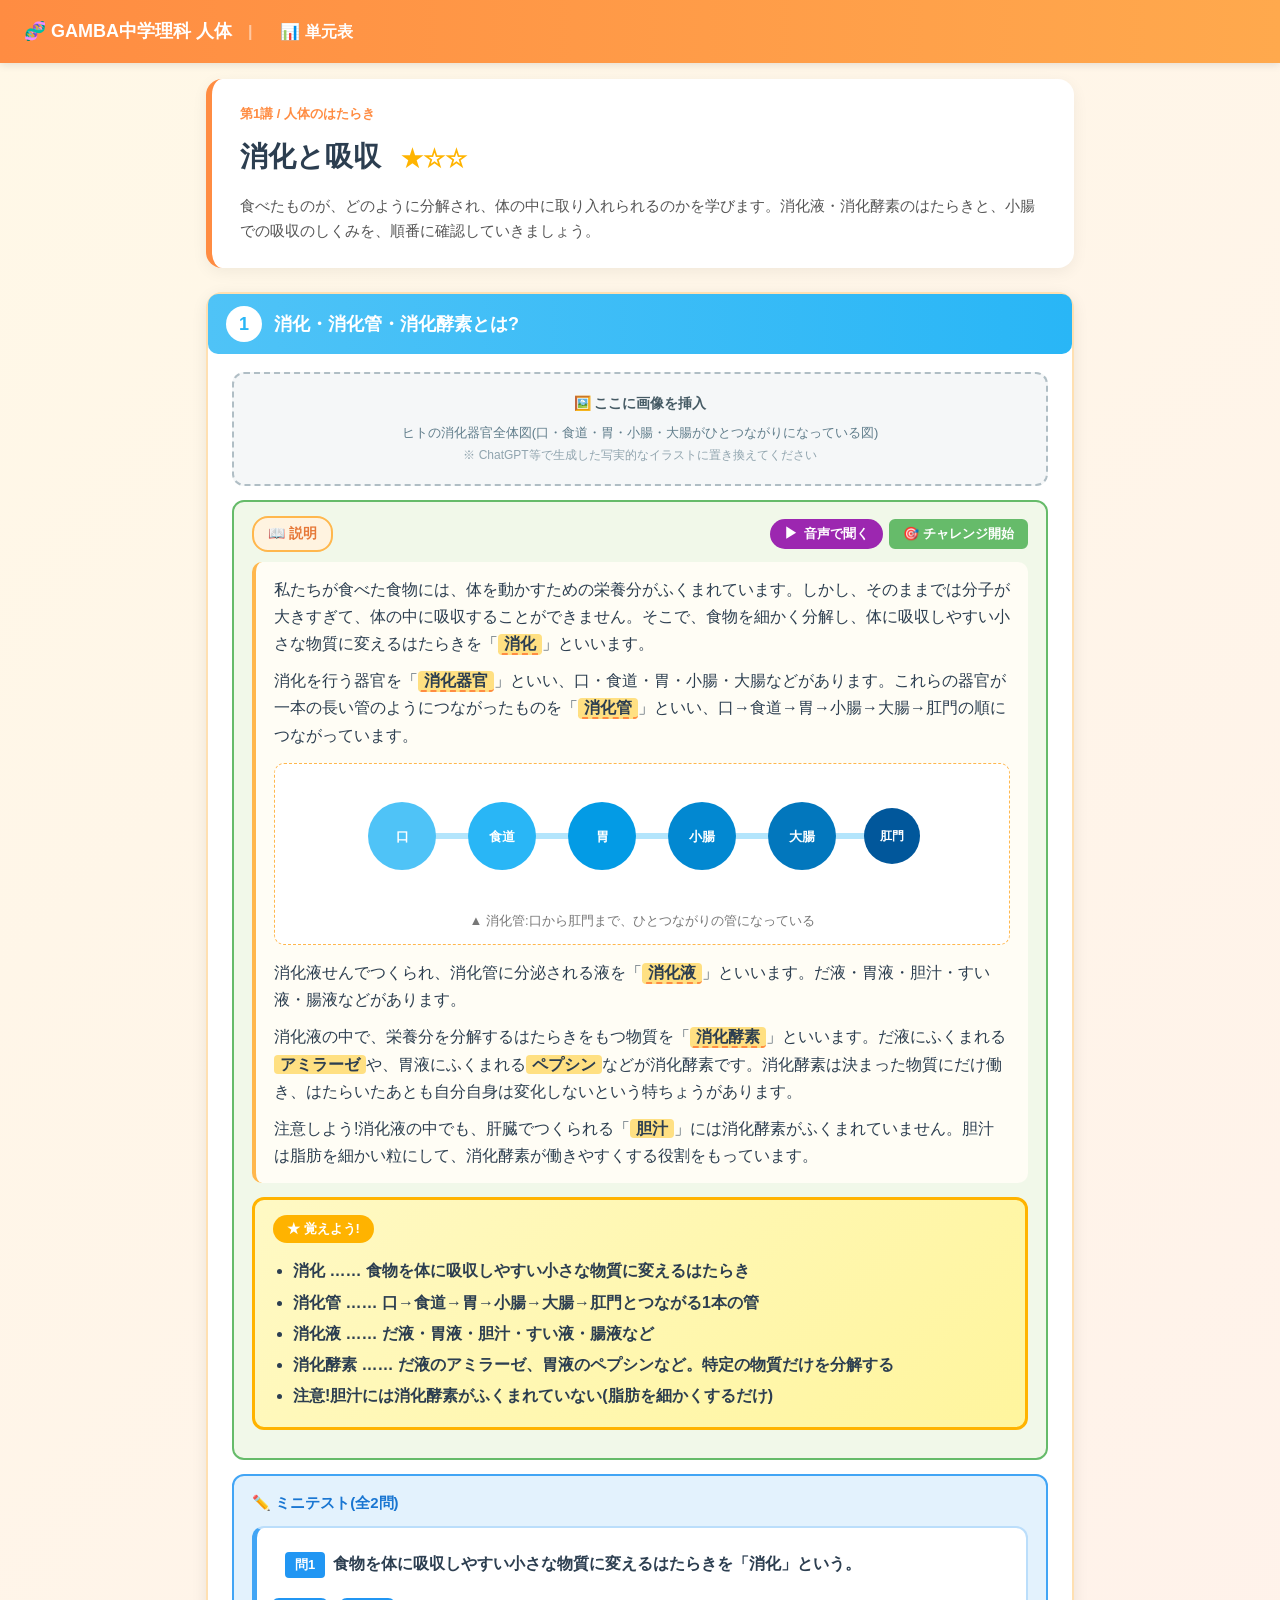
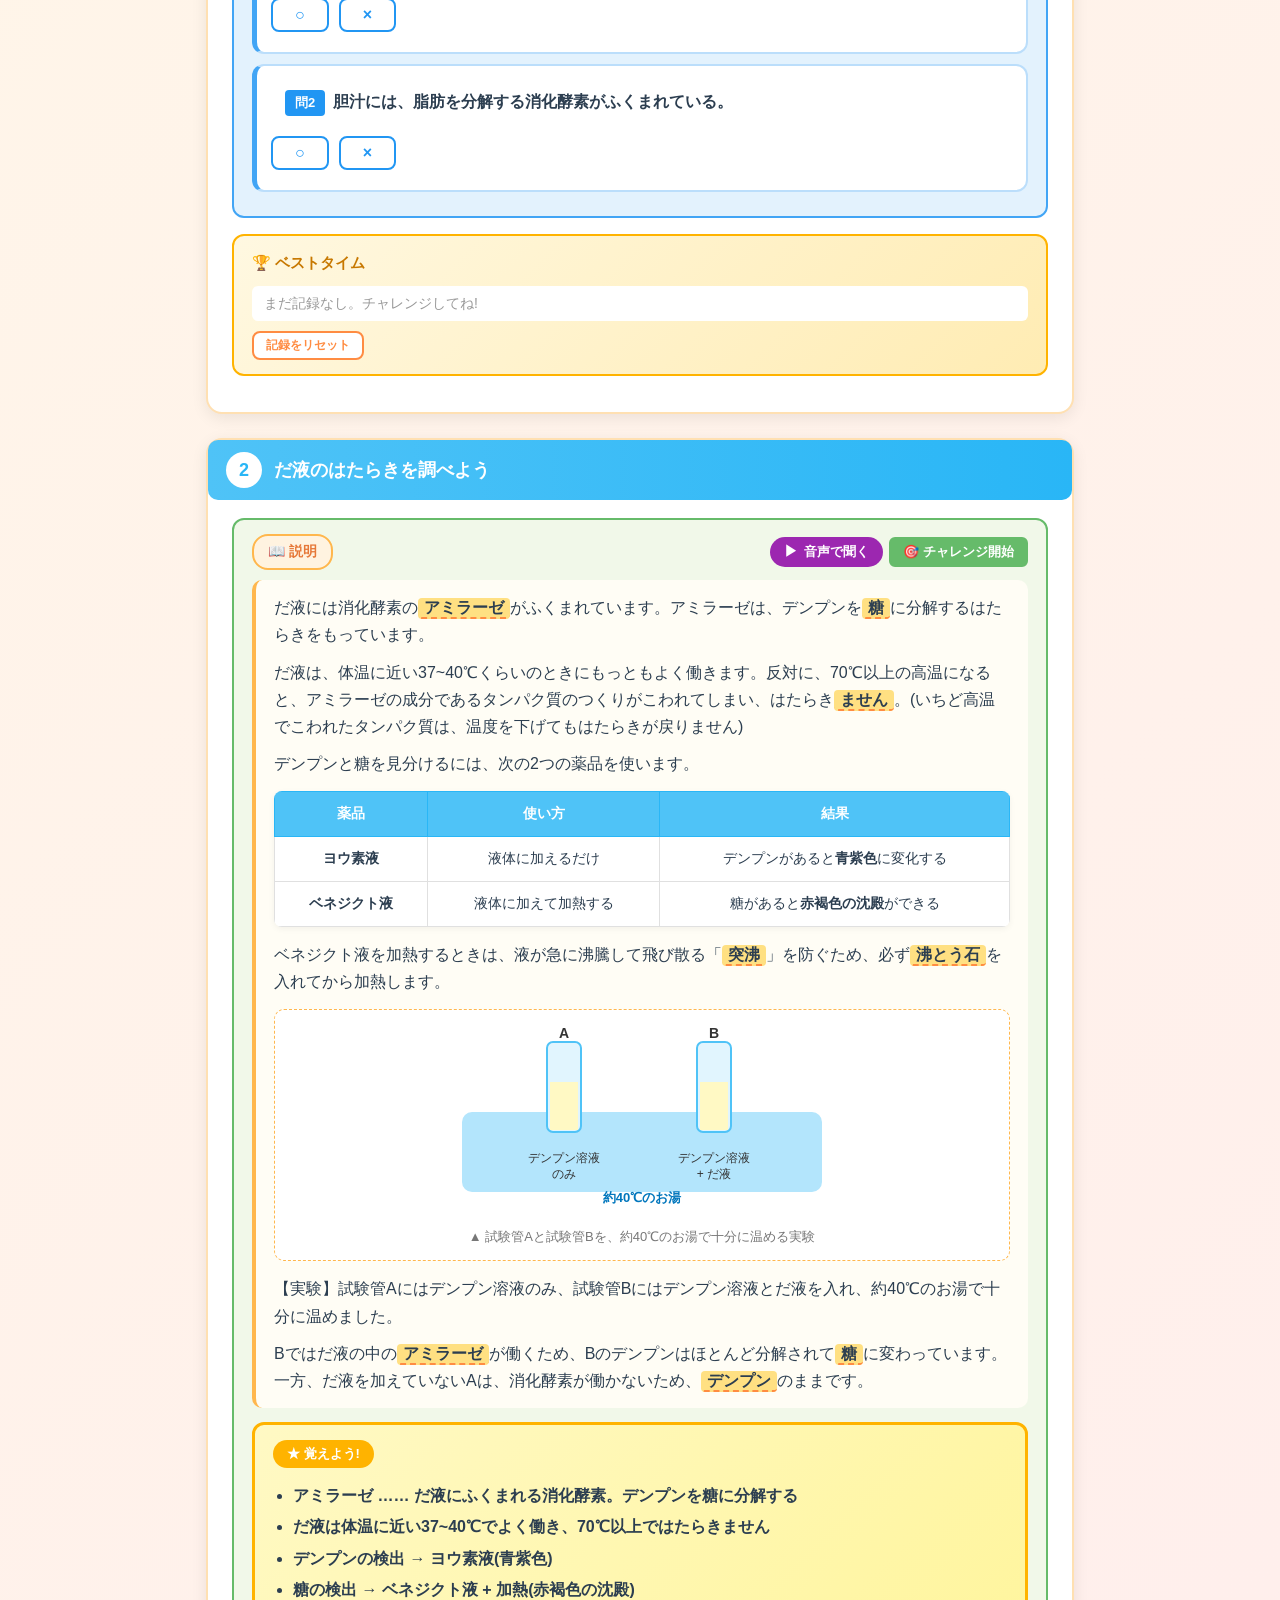
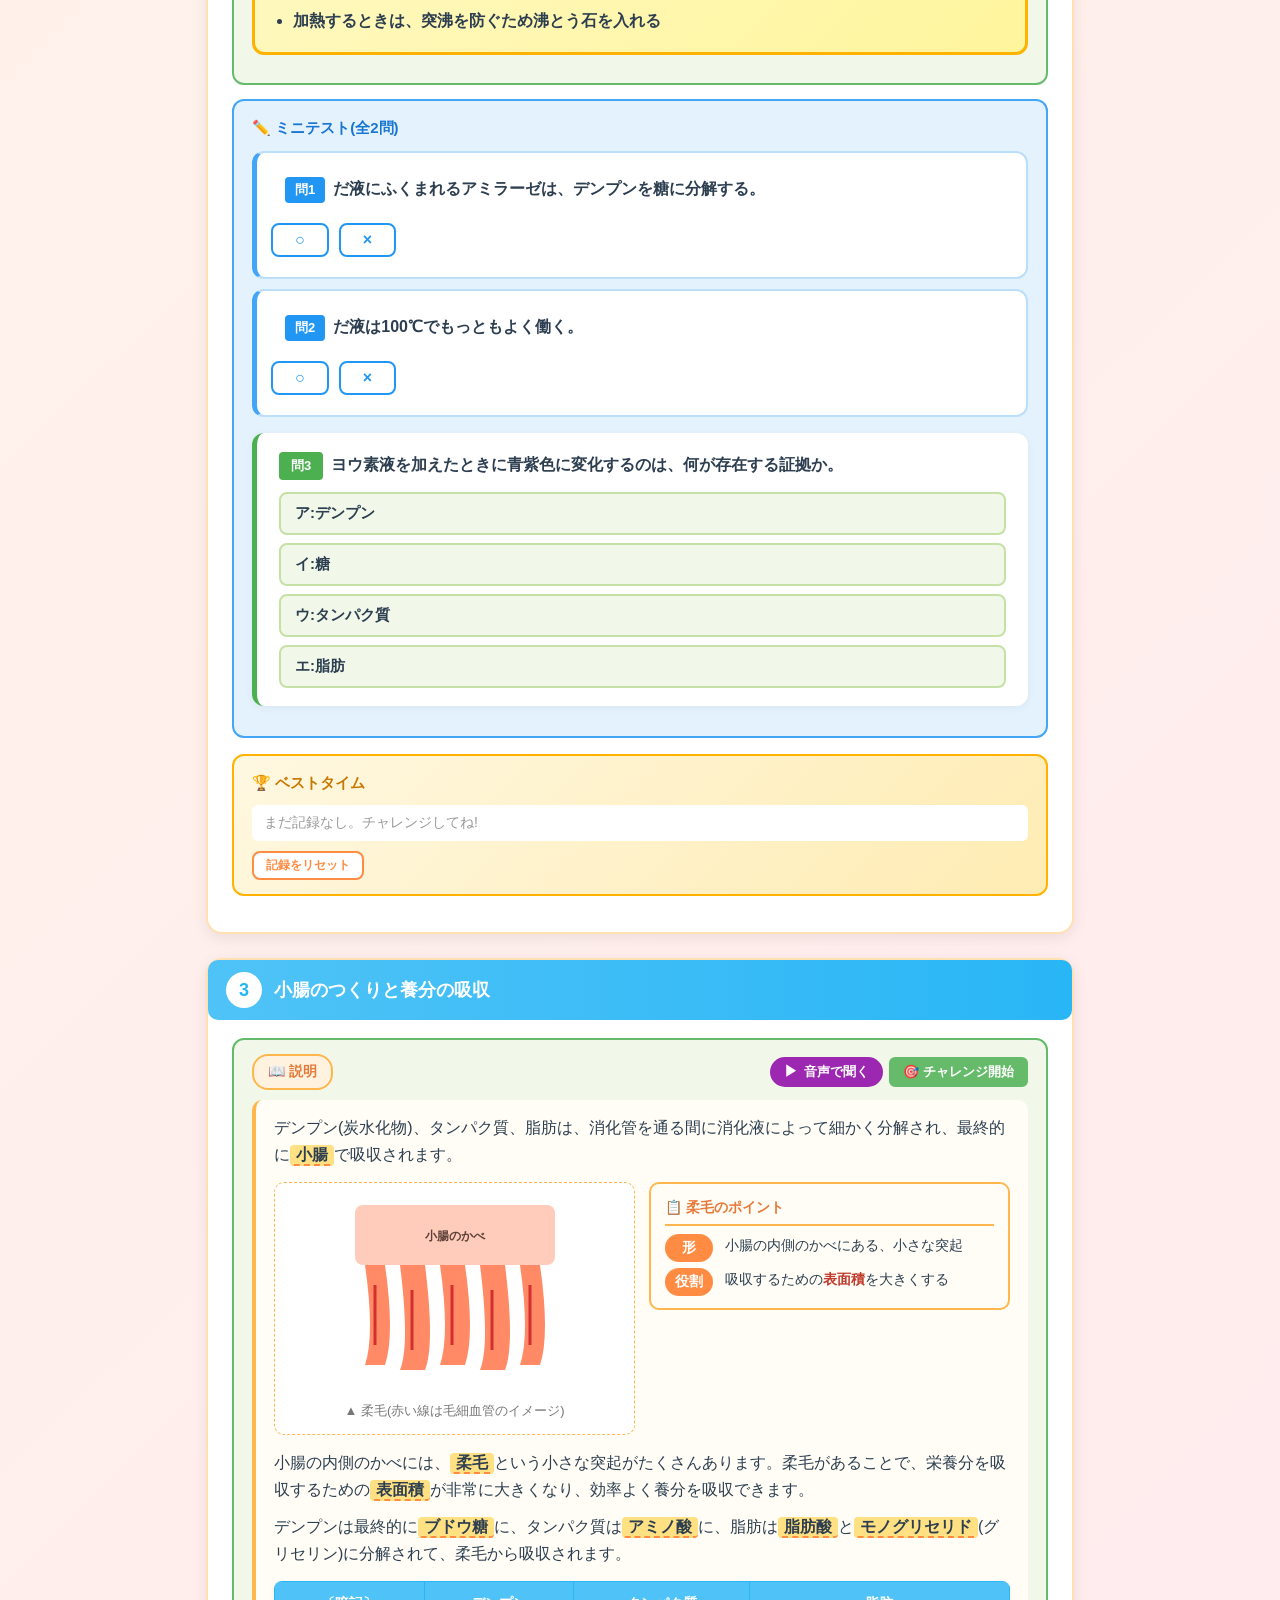
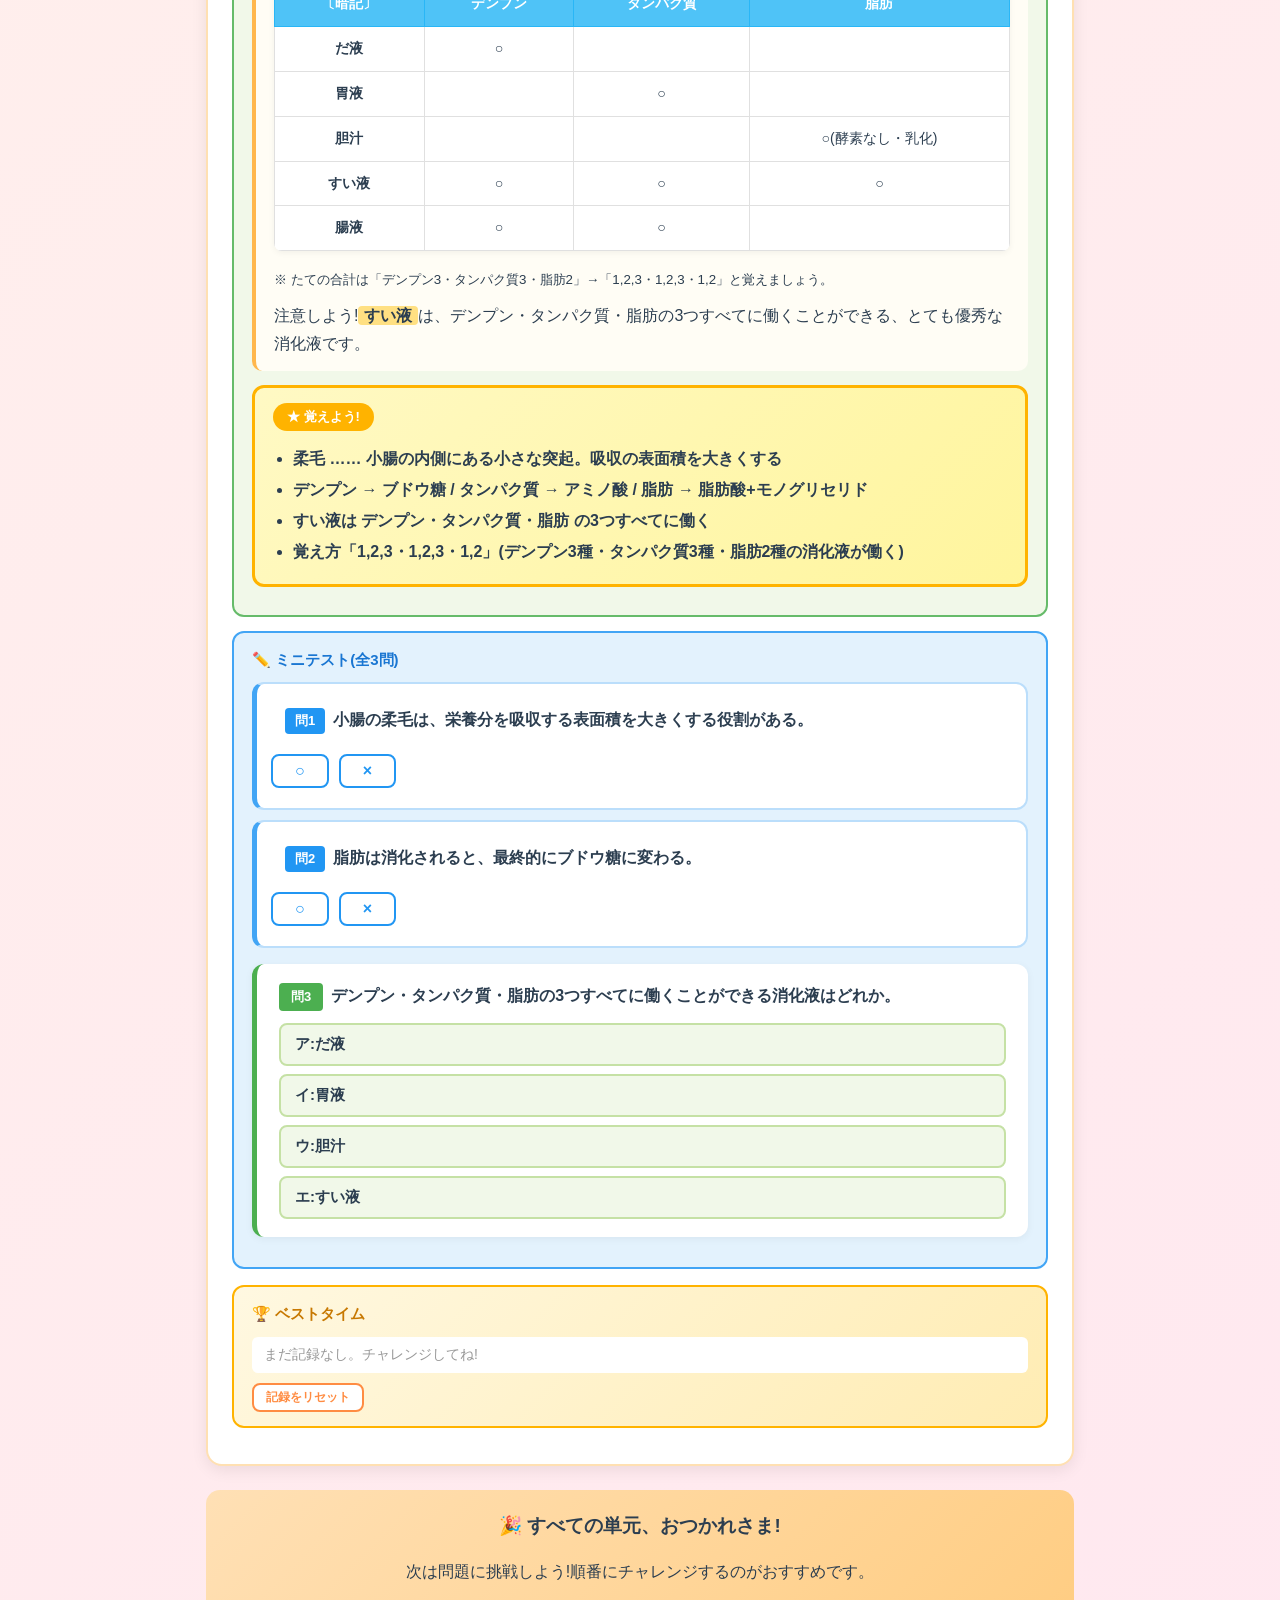
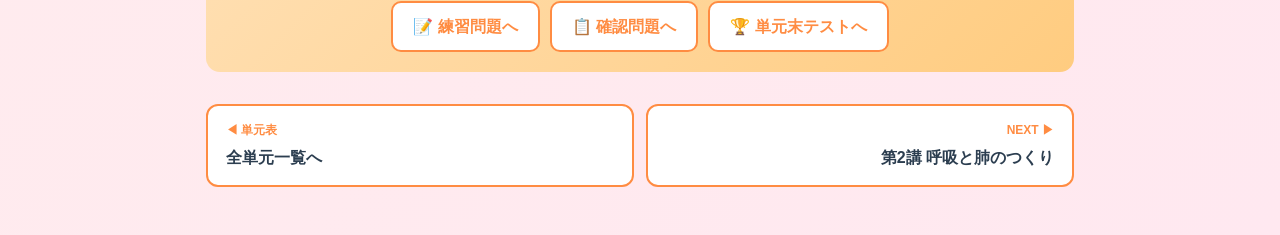
==== jintai_ch01.html @ 55804007 "Add files via upload" ====
<!DOCTYPE html>
<html lang="ja">
<head>
<meta charset="UTF-8">
<meta name="viewport" content="width=device-width, initial-scale=1">
<title>第1講 消化と吸収 | GAMBA中学理科 人体</title>
<link rel="stylesheet" href="app.css">
<style>
  /* このページだけで使う「画像プレースホルダー」用のスタイル */
  .photo-placeholder {
    border: 2px dashed #B0BEC5;
    border-radius: 12px;
    background: #F5F7F8;
    padding: 18px;
    text-align: center;
    color: #607D8B;
    font-size: 13px;
    margin: 14px 0;
  }
  .photo-placeholder .ph-title {
    font-weight: bold;
    font-size: 14px;
    color: #455A64;
    margin-bottom: 6px;
  }
  .photo-placeholder .ph-note {
    font-size: 12px;
    color: #90A4AE;
    margin-top: 4px;
  }
</style>
</head>
<body data-page="jintai_ch01">

<nav class="topnav">
  <span class="brand">🧬 GAMBA中学理科 人体</span>
  <span class="sep">|</span>
  <a href="index.html">📊 単元表</a>
</nav>

<div class="wrap">

<header class="hero">
  <div class="crumb">第1講 / 人体のはたらき</div>
  <h1>消化と吸収 <span class="stars">★☆☆</span></h1>
  <p class="sub">食べたものが、どのように分解され、体の中に取り入れられるのかを学びます。消化液・消化酵素のはたらきと、小腸での吸収のしくみを、順番に確認していきましょう。</p>
</header>

<main>

<!-- ================================================== -->
<!--  単元1:消化と消化酵素の基礎                          -->
<!-- ================================================== -->
<div class="unit">
  <div class="unit-title"><span class="num">1</span>消化・消化管・消化酵素とは?</div>

  <div class="photo-placeholder">
    <div class="ph-title">🖼️ ここに画像を挿入</div>
    ヒトの消化器官全体図(口・食道・胃・小腸・大腸がひとつながりになっている図)<br>
    <span class="ph-note">※ ChatGPT等で生成した写実的なイラストに置き換えてください</span>
  </div>

  <!-- ▼ 説明を読む(チャレンジ機能を統合) -->
  <div class="stage challenge" data-ch-id="u1" data-target="#u1-readbox">
    <div class="stage-head">
      <span class="stage-label read">📖 説明</span>
      <div class="stage-actions">
        <button class="audio-btn" onclick="playAudio('u1_intro')">
          <span class="ico">▶</span> 音声で聞く
        </button>
        <span class="challenge-timer" style="display:none;">0:00.0</span>
        <button class="ch-btn start">🎯 チャレンジ開始</button>
        <button class="ch-btn judge" style="display:none;">✓ 判定</button>
        <button class="ch-btn example" style="display:none;">📖 手本</button>
        <button class="ch-btn reset" style="display:none;">↻ リセット</button>
        <button class="ch-btn cancel" style="display:none;">⏹ 中断</button>
      </div>
    </div>

    <div class="read-box" id="u1-readbox">
      <p>私たちが食べた食物には、体を動かすための栄養分がふくまれています。しかし、そのままでは分子が大きすぎて、体の中に吸収することができません。そこで、食物を細かく分解し、体に吸収しやすい小さな物質に変えるはたらきを「<span class="kw-blank" data-a="消化">消化</span>」といいます。</p>

      <p>消化を行う器官を「<span class="kw-blank" data-a="消化器官">消化器官</span>」といい、口・食道・胃・小腸・大腸などがあります。これらの器官が一本の長い管のようにつながったものを「<span class="kw-blank" data-a="消化管">消化管</span>」といい、口→食道→胃→小腸→大腸→肛門の順につながっています。</p>

      <div class="figure">
        <svg width="560" height="120" viewBox="0 0 560 120" role="img" aria-label="消化管:口から肛門までのつながり">
          <defs>
            <marker id="arrow1" markerWidth="8" markerHeight="8" refX="4" refY="4" orient="auto">
              <path d="M0,0 L8,4 L0,8 Z" fill="#4FC3F7"/>
            </marker>
          </defs>
          <line x1="42" y1="60" x2="518" y2="60" stroke="#B3E5FC" stroke-width="6"/>
          <g font-family="sans-serif" font-size="13" text-anchor="middle">
            <circle cx="40" cy="60" r="34" fill="#4FC3F7"/>
            <text x="40" y="65" fill="white" font-weight="bold">口</text>
            <circle cx="140" cy="60" r="34" fill="#29B6F6"/>
            <text x="140" y="65" fill="white" font-weight="bold">食道</text>
            <circle cx="240" cy="60" r="34" fill="#039BE5"/>
            <text x="240" y="65" fill="white" font-weight="bold">胃</text>
            <circle cx="340" cy="60" r="34" fill="#0288D1"/>
            <text x="340" y="65" fill="white" font-weight="bold">小腸</text>
            <circle cx="440" cy="60" r="34" fill="#0277BD"/>
            <text x="440" y="65" fill="white" font-weight="bold">大腸</text>
            <circle cx="530" cy="60" r="28" fill="#01579B"/>
            <text x="530" y="64" fill="white" font-weight="bold" font-size="12">肛門</text>
          </g>
        </svg>
        <div class="caption">▲ 消化管:口から肛門まで、ひとつながりの管になっている</div>
      </div>

      <p>消化液せんでつくられ、消化管に分泌される液を「<span class="kw-blank" data-a="消化液">消化液</span>」といいます。だ液・胃液・胆汁・すい液・腸液などがあります。</p>

      <p>消化液の中で、栄養分を分解するはたらきをもつ物質を「<span class="kw-blank" data-a="消化酵素">消化酵素</span>」といいます。だ液にふくまれる<span class="kw">アミラーゼ</span>や、胃液にふくまれる<span class="kw">ペプシン</span>などが消化酵素です。消化酵素は決まった物質にだけ働き、はたらいたあとも自分自身は変化しないという特ちょうがあります。</p>

      <p>注意しよう!消化液の中でも、肝臓でつくられる「<span class="kw">胆汁</span>」には消化酵素がふくまれていません。胆汁は脂肪を細かい粒にして、消化酵素が働きやすくする役割をもっています。</p>
    </div>

    <div class="point-box">
      <span class="label">★ 覚えよう!</span>
      <ul>
        <li>消化 …… 食物を体に吸収しやすい小さな物質に変えるはたらき</li>
        <li>消化管 …… 口→食道→胃→小腸→大腸→肛門とつながる1本の管</li>
        <li>消化液 …… だ液・胃液・胆汁・すい液・腸液など</li>
        <li>消化酵素 …… だ液のアミラーゼ、胃液のペプシンなど。特定の物質だけを分解する</li>
        <li>注意!胆汁には消化酵素がふくまれていない(脂肪を細かくするだけ)</li>
      </ul>
    </div>

    <!-- 語群(チャレンジ開始時のみ表示) -->
    <div class="word-bank-inline">
      <div class="wb-title">📚 語群 ― タップして選び、説明文の空欄をタップ!</div>
      <div class="wb-words"></div>
    </div>
  </div>

  <!-- ▼ ミニテスト -->
  <div class="minitest-block">
    <div class="mt-block-title">✏️ ミニテスト(全2問)</div>

    <div class="minitest" data-correct="o">
      <div class="mt-stem"><span class="mt-num">問1</span>食物を体に吸収しやすい小さな物質に変えるはたらきを「消化」という。</div>
      <div class="mt-choices">
        <button class="mt-c" data-v="o">○</button>
        <button class="mt-c" data-v="x">×</button>
      </div>
      <div class="mt-exp">○ 正解です。消化された栄養分は、小腸のかべから体の中に吸収されます。</div>
    </div>

    <div class="minitest" data-correct="x">
      <div class="mt-stem"><span class="mt-num">問2</span>胆汁には、脂肪を分解する消化酵素がふくまれている。</div>
      <div class="mt-choices">
        <button class="mt-c" data-v="o">○</button>
        <button class="mt-c" data-v="x">×</button>
      </div>
      <div class="mt-exp">× 胆汁には<span class="kw">消化酵素はふくまれていません</span>。胆汁は脂肪を細かい粒にして、すい液中の消化酵素が働きやすくする役割をもっています。</div>
    </div>

    <div class="mt-block-result"></div>
    <div style="text-align:center;">
      <button class="mt-block-reset">↻ もう一度</button>
    </div>
  </div>

  <div class="ranking">
    <h3>🏆 ベストタイム</h3>
    <ul id="ranking-u1" class="ranking-list"></ul>
    <button class="btn outline" onclick="clearRanking('u1')" style="margin-top:6px;font-size:12px;padding:4px 12px;">記録をリセット</button>
  </div>
</div>

<!-- ================================================== -->
<!--  単元2:だ液のはたらきを調べる実験                      -->
<!-- ================================================== -->
<div class="unit">
  <div class="unit-title"><span class="num">2</span>だ液のはたらきを調べよう</div>

  <!-- ▼ 説明を読む(チャレンジ機能を統合) -->
  <div class="stage challenge" data-ch-id="u2" data-target="#u2-readbox">
    <div class="stage-head">
      <span class="stage-label read">📖 説明</span>
      <div class="stage-actions">
        <button class="audio-btn" onclick="playAudio('u2_intro')">
          <span class="ico">▶</span> 音声で聞く
        </button>
        <span class="challenge-timer" style="display:none;">0:00.0</span>
        <button class="ch-btn start">🎯 チャレンジ開始</button>
        <button class="ch-btn judge" style="display:none;">✓ 判定</button>
        <button class="ch-btn example" style="display:none;">📖 手本</button>
        <button class="ch-btn reset" style="display:none;">↻ リセット</button>
        <button class="ch-btn cancel" style="display:none;">⏹ 中断</button>
      </div>
    </div>

    <div class="read-box" id="u2-readbox">
      <p>だ液には消化酵素の<span class="kw-blank" data-a="アミラーゼ">アミラーゼ</span>がふくまれています。アミラーゼは、デンプンを<span class="kw-blank" data-a="糖">糖</span>に分解するはたらきをもっています。</p>

      <p>だ液は、体温に近い37~40℃くらいのときにもっともよく働きます。反対に、70℃以上の高温になると、アミラーゼの成分であるタンパク質のつくりがこわれてしまい、はたらき<span class="kw-blank" data-a="ません">ません</span>。(いちど高温でこわれたタンパク質は、温度を下げてもはたらきが戻りません)</p>

      <p>デンプンと糖を見分けるには、次の2つの薬品を使います。</p>

      <table class="tbl">
        <thead>
          <tr><th>薬品</th><th>使い方</th><th>結果</th></tr>
        </thead>
        <tbody>
          <tr><th>ヨウ素液</th><td>液体に加えるだけ</td><td>デンプンがあると<strong>青紫色</strong>に変化する</td></tr>
          <tr><th>ベネジクト液</th><td>液体に加えて加熱する</td><td>糖があると<strong>赤褐色の沈殿</strong>ができる</td></tr>
        </tbody>
      </table>

      <p>ベネジクト液を加熱するときは、液が急に沸騰して飛び散る「<span class="kw-blank" data-a="突沸">突沸</span>」を防ぐため、必ず<span class="kw-blank" data-a="沸とう石">沸とう石</span>を入れてから加熱します。</p>

      <div class="figure">
        <svg width="380" height="190" viewBox="0 0 380 190" role="img" aria-label="だ液のはたらきを調べる実験:試験管AとBを40度のお湯で温める">
          <rect x="10" y="90" width="360" height="80" rx="10" fill="#B3E5FC"/>
          <text x="190" y="180" text-anchor="middle" font-family="sans-serif" font-size="13" fill="#0277BD" font-weight="bold">約40℃のお湯</text>

          <!-- 試験管A -->
          <rect x="95" y="20" width="34" height="90" rx="6" fill="#E1F5FE" stroke="#4FC3F7" stroke-width="2"/>
          <rect x="98" y="60" width="28" height="48" fill="#FFF9C4"/>
          <text x="112" y="16" text-anchor="middle" font-family="sans-serif" font-size="14" font-weight="bold" fill="#333">A</text>
          <text x="112" y="140" text-anchor="middle" font-family="sans-serif" font-size="12" fill="#333">デンプン溶液</text>
          <text x="112" y="156" text-anchor="middle" font-family="sans-serif" font-size="12" fill="#333">のみ</text>

          <!-- 試験管B -->
          <rect x="245" y="20" width="34" height="90" rx="6" fill="#E1F5FE" stroke="#4FC3F7" stroke-width="2"/>
          <rect x="248" y="60" width="28" height="48" fill="#FFF9C4"/>
          <text x="262" y="16" text-anchor="middle" font-family="sans-serif" font-size="14" font-weight="bold" fill="#333">B</text>
          <text x="262" y="140" text-anchor="middle" font-family="sans-serif" font-size="12" fill="#333">デンプン溶液</text>
          <text x="262" y="156" text-anchor="middle" font-family="sans-serif" font-size="12" fill="#333">+ だ液</text>
        </svg>
        <div class="caption">▲ 試験管Aと試験管Bを、約40℃のお湯で十分に温める実験</div>
      </div>

      <p>【実験】試験管Aにはデンプン溶液のみ、試験管Bにはデンプン溶液とだ液を入れ、約40℃のお湯で十分に温めました。</p>

      <p>Bではだ液の中の<span class="kw-blank" data-a="アミラーゼ">アミラーゼ</span>が働くため、Bのデンプンはほとんど分解されて<span class="kw-blank" data-a="糖">糖</span>に変わっています。一方、だ液を加えていないAは、消化酵素が働かないため、<span class="kw-blank" data-a="デンプン">デンプン</span>のままです。</p>
    </div>

    <div class="point-box">
      <span class="label">★ 覚えよう!</span>
      <ul>
        <li>アミラーゼ …… だ液にふくまれる消化酵素。デンプンを糖に分解する</li>
        <li>だ液は体温に近い37~40℃でよく働き、70℃以上ではたらきません</li>
        <li>デンプンの検出 → ヨウ素液(青紫色)</li>
        <li>糖の検出 → ベネジクト液 + 加熱(赤褐色の沈殿)</li>
        <li>加熱するときは、突沸を防ぐため沸とう石を入れる</li>
      </ul>
    </div>

    <!-- 語群(チャレンジ開始時のみ表示) -->
    <div class="word-bank-inline">
      <div class="wb-title">📚 語群 ― タップして選び、説明文の空欄をタップ!</div>
      <div class="wb-words"></div>
    </div>
  </div>

  <!-- ▼ ミニテスト -->
  <div class="minitest-block">
    <div class="mt-block-title">✏️ ミニテスト(全2問)</div>

    <div class="minitest" data-correct="o">
      <div class="mt-stem"><span class="mt-num">問1</span>だ液にふくまれるアミラーゼは、デンプンを糖に分解する。</div>
      <div class="mt-choices">
        <button class="mt-c" data-v="o">○</button>
        <button class="mt-c" data-v="x">×</button>
      </div>
      <div class="mt-exp">○ 正解です。だ液は体温に近い温度でもっともよく働きます。</div>
    </div>

    <div class="minitest" data-correct="x">
      <div class="mt-stem"><span class="mt-num">問2</span>だ液は100℃でもっともよく働く。</div>
      <div class="mt-choices">
        <button class="mt-c" data-v="o">○</button>
        <button class="mt-c" data-v="x">×</button>
      </div>
      <div class="mt-exp">× だ液は<span class="kw">37~40℃</span>くらいでもっともよく働き、70℃以上になるとはたらきを失います。</div>
    </div>

    <div class="q4" data-correct="a">
      <div class="q4-stem"><span class="q4-num">問3</span>ヨウ素液を加えたときに青紫色に変化するのは、何が存在する証拠か。</div>
      <div class="q4-choices">
        <button class="q4-c" data-v="a">ア:デンプン</button>
        <button class="q4-c" data-v="b">イ:糖</button>
        <button class="q4-c" data-v="c">ウ:タンパク質</button>
        <button class="q4-c" data-v="d">エ:脂肪</button>
      </div>
      <div class="q4-exp">正解は<strong>ア:デンプン</strong>。ヨウ素液はデンプンの検出に使う薬品です。糖の検出にはベネジクト液を使います。</div>
    </div>

    <div class="mt-block-result"></div>
    <div style="text-align:center;">
      <button class="mt-block-reset">↻ もう一度</button>
    </div>
  </div>

  <div class="ranking">
    <h3>🏆 ベストタイム</h3>
    <ul id="ranking-u2" class="ranking-list"></ul>
    <button class="btn outline" onclick="clearRanking('u2')" style="margin-top:6px;font-size:12px;padding:4px 12px;">記録をリセット</button>
  </div>
</div>

<!-- ================================================== -->
<!--  単元3:小腸のつくりと養分の吸収                        -->
<!-- ================================================== -->
<div class="unit">
  <div class="unit-title"><span class="num">3</span>小腸のつくりと養分の吸収</div>

  <!-- ▼ 説明を読む(チャレンジ機能を統合) -->
  <div class="stage challenge" data-ch-id="u3" data-target="#u3-readbox">
    <div class="stage-head">
      <span class="stage-label read">📖 説明</span>
      <div class="stage-actions">
        <button class="audio-btn" onclick="playAudio('u3_intro')">
          <span class="ico">▶</span> 音声で聞く
        </button>
        <span class="challenge-timer" style="display:none;">0:00.0</span>
        <button class="ch-btn start">🎯 チャレンジ開始</button>
        <button class="ch-btn judge" style="display:none;">✓ 判定</button>
        <button class="ch-btn example" style="display:none;">📖 手本</button>
        <button class="ch-btn reset" style="display:none;">↻ リセット</button>
        <button class="ch-btn cancel" style="display:none;">⏹ 中断</button>
      </div>
    </div>

    <div class="read-box" id="u3-readbox">
      <p>デンプン(炭水化物)、タンパク質、脂肪は、消化管を通る間に消化液によって細かく分解され、最終的に<span class="kw-blank" data-a="小腸">小腸</span>で吸収されます。</p>

      <div class="fig-with-table">
        <div class="figure">
          <svg width="220" height="190" viewBox="0 0 220 190" role="img" aria-label="小腸の柔毛の断面図">
            <rect x="10" y="10" width="200" height="60" rx="8" fill="#FFCCBC"/>
            <text x="110" y="45" text-anchor="middle" font-family="sans-serif" font-size="12" fill="#5D4037" font-weight="bold">小腸のかべ</text>
            <g>
              <path d="M20,70 Q30,140 20,170 L40,170 Q50,140 40,70 Z" fill="#FF8A65"/>
              <path d="M55,70 Q65,150 55,175 L80,175 Q90,150 80,70 Z" fill="#FF8A65"/>
              <path d="M95,70 Q105,140 95,170 L120,170 Q130,140 120,70 Z" fill="#FF8A65"/>
              <path d="M135,70 Q145,150 135,175 L160,175 Q170,150 160,70 Z" fill="#FF8A65"/>
              <path d="M175,70 Q185,140 175,170 L195,170 Q205,140 195,70 Z" fill="#FF8A65"/>
            </g>
            <line x1="30" y1="90" x2="30" y2="150" stroke="#D32F2F" stroke-width="3"/>
            <line x1="67" y1="95" x2="67" y2="155" stroke="#D32F2F" stroke-width="3"/>
            <line x1="107" y1="90" x2="107" y2="150" stroke="#D32F2F" stroke-width="3"/>
            <line x1="147" y1="95" x2="147" y2="155" stroke="#D32F2F" stroke-width="3"/>
            <line x1="185" y1="90" x2="185" y2="150" stroke="#D32F2F" stroke-width="3"/>
          </svg>
          <div class="caption">▲ 柔毛(赤い線は毛細血管のイメージ)</div>
        </div>
        <div class="fig-side">
          <div class="fig-side-title">📋 柔毛のポイント</div>
          <dl>
            <dt>形</dt>
            <dd>小腸の内側のかべにある、小さな突起</dd>
            <dt>役割</dt>
            <dd>吸収するための<span class="term">表面積</span>を大きくする</dd>
          </dl>
        </div>
      </div>

      <p>小腸の内側のかべには、<span class="kw-blank" data-a="柔毛">柔毛</span>という小さな突起がたくさんあります。柔毛があることで、栄養分を吸収するための<span class="kw-blank" data-a="表面積">表面積</span>が非常に大きくなり、効率よく養分を吸収できます。</p>

      <p>デンプンは最終的に<span class="kw-blank" data-a="ブドウ糖">ブドウ糖</span>に、タンパク質は<span class="kw-blank" data-a="アミノ酸">アミノ酸</span>に、脂肪は<span class="kw-blank" data-a="脂肪酸">脂肪酸</span>と<span class="kw-blank" data-a="モノグリセリド">モノグリセリド</span>(グリセリン)に分解されて、柔毛から吸収されます。</p>

      <table class="tbl">
        <thead>
          <tr><th>〔暗記〕</th><th>デンプン</th><th>タンパク質</th><th>脂肪</th></tr>
        </thead>
        <tbody>
          <tr><th>だ液</th><td>○</td><td></td><td></td></tr>
          <tr><th>胃液</th><td></td><td>○</td><td></td></tr>
          <tr><th>胆汁</th><td></td><td></td><td>○(酵素なし・乳化)</td></tr>
          <tr><th>すい液</th><td>○</td><td>○</td><td>○</td></tr>
          <tr><th>腸液</th><td>○</td><td>○</td><td></td></tr>
        </tbody>
      </table>
      <p><small>※ たての合計は「デンプン3・タンパク質3・脂肪2」→「1,2,3・1,2,3・1,2」と覚えましょう。</small></p>

      <p>注意しよう!<span class="kw">すい液</span>は、デンプン・タンパク質・脂肪の3つすべてに働くことができる、とても優秀な消化液です。</p>
    </div>

    <div class="point-box">
      <span class="label">★ 覚えよう!</span>
      <ul>
        <li>柔毛 …… 小腸の内側にある小さな突起。吸収の表面積を大きくする</li>
        <li>デンプン → ブドウ糖 / タンパク質 → アミノ酸 / 脂肪 → 脂肪酸+モノグリセリド</li>
        <li>すい液は デンプン・タンパク質・脂肪 の3つすべてに働く</li>
        <li>覚え方「1,2,3・1,2,3・1,2」(デンプン3種・タンパク質3種・脂肪2種の消化液が働く)</li>
      </ul>
    </div>

    <!-- 語群(チャレンジ開始時のみ表示) -->
    <div class="word-bank-inline">
      <div class="wb-title">📚 語群 ― タップして選び、説明文の空欄をタップ!</div>
      <div class="wb-words"></div>
    </div>
  </div>

  <!-- ▼ ミニテスト -->
  <div class="minitest-block">
    <div class="mt-block-title">✏️ ミニテスト(全3問)</div>

    <div class="minitest" data-correct="o">
      <div class="mt-stem"><span class="mt-num">問1</span>小腸の柔毛は、栄養分を吸収する表面積を大きくする役割がある。</div>
      <div class="mt-choices">
        <button class="mt-c" data-v="o">○</button>
        <button class="mt-c" data-v="x">×</button>
      </div>
      <div class="mt-exp">○ 正解です。柔毛が無数にあることで、限られた小腸の中でも吸収の効率が上がります。</div>
    </div>

    <div class="minitest" data-correct="x">
      <div class="mt-stem"><span class="mt-num">問2</span>脂肪は消化されると、最終的にブドウ糖に変わる。</div>
      <div class="mt-choices">
        <button class="mt-c" data-v="o">○</button>
        <button class="mt-c" data-v="x">×</button>
      </div>
      <div class="mt-exp">× 脂肪は<span class="kw">脂肪酸とモノグリセリド</span>に分解されます。ブドウ糖になるのはデンプンです。</div>
    </div>

    <div class="q4" data-correct="d">
      <div class="q4-stem"><span class="q4-num">問3</span>デンプン・タンパク質・脂肪の3つすべてに働くことができる消化液はどれか。</div>
      <div class="q4-choices">
        <button class="q4-c" data-v="a">ア:だ液</button>
        <button class="q4-c" data-v="b">イ:胃液</button>
        <button class="q4-c" data-v="c">ウ:胆汁</button>
        <button class="q4-c" data-v="d">エ:すい液</button>
      </div>
      <div class="q4-exp">正解は<strong>エ:すい液</strong>。すい液はデンプン・タンパク質・脂肪のすべてを分解できる、とても優秀な消化液です。</div>
    </div>

    <div class="mt-block-result"></div>
    <div style="text-align:center;">
      <button class="mt-block-reset">↻ もう一度</button>
    </div>
  </div>

  <div class="ranking">
    <h3>🏆 ベストタイム</h3>
    <ul id="ranking-u3" class="ranking-list"></ul>
    <button class="btn outline" onclick="clearRanking('u3')" style="margin-top:6px;font-size:12px;padding:4px 12px;">記録をリセット</button>
  </div>
</div>


<!-- ================================================== -->
<!--  すべての単元を終えたら…                            -->
<!-- ================================================== -->
<div class="next-actions">
  <h3>🎉 すべての単元、おつかれさま!</h3>
  <p>次は問題に挑戦しよう!順番にチャレンジするのがおすすめです。</p>
  <div class="links">
    <a href="jintai_ch01_practice.html">📝 練習問題へ</a>
    <a href="jintai_ch01_check.html">📋 確認問題へ</a>
    <a href="jintai_ch01_test.html">🏆 単元末テストへ</a>
  </div>
</div>

<nav class="pagenav">
  <a href="index.html">
    <span class="label">◀ 単元表</span>
    <span class="title">全単元一覧へ</span>
  </a>
  <a href="jintai_ch02.html" class="next">
    <span class="label">NEXT ▶</span>
    <span class="title">第2講 呼吸と肺のつくり</span>
  </a>
</nav>

</main>
</div>

<!-- 共通モーダル類 -->
<div class="example-modal" id="example-modal">
  <div class="example-content" id="example-content"></div>
</div>

<div class="pass-overlay" id="pass-overlay">
  <div class="pass-dialog">
    <div class="pass-emoji">🎉</div>
    <h2>合 格!</h2>
    <p>すべて正解!よくできました!</p>
    <div class="pass-time" id="pass-time-display">0:00.0</div>
    <p style="font-size:13px;color:#666;margin-top:6px;">ランキングに記録されました</p>
    <div class="pass-actions">
      <button class="btn outline" onclick="document.getElementById('pass-overlay').classList.remove('show')">閉じる</button>
    </div>
  </div>
</div>

<div class="fail-toast" id="fail-toast"></div>
<div class="confetti" id="confetti"></div>

<script src="app.js"></script>
</body>
</html>
---- app.css ----
/* ============================================
   GAMBA中学理科 化学変化  全体スタイル(再構築版)
   ============================================ */

* { box-sizing: border-box; }

body {
  margin: 0;
  font-family: "Hiragino Maru Gothic ProN", "Yu Gothic", "Meiryo", sans-serif;
  background: linear-gradient(135deg, #FFF8E7 0%, #FFE8F0 100%);
  color: #2C3E50;
  line-height: 1.7;
  min-height: 100vh;
}

/* ===== ナビゲーション ===== */
.topnav {
  background: linear-gradient(90deg, #FF8C42 0%, #FFA94D 100%);
  color: white;
  padding: 12px 24px;
  font-weight: bold;
  display: flex;
  align-items: center;
  gap: 16px;
  box-shadow: 0 2px 8px rgba(0,0,0,0.1);
  position: sticky;
  top: 0;
  z-index: 100;
}
.topnav .brand { font-size: 18px; }
.topnav .sep { opacity: 0.5; }
.topnav a {
  color: white;
  text-decoration: none;
  padding: 6px 12px;
  border-radius: 6px;
  transition: background 0.2s;
}
.topnav a:hover { background: rgba(255,255,255,0.2); }

.wrap {
  max-width: 900px;
  margin: 0 auto;
  padding: 16px;
}

/* ===== ヒーロー ===== */
.hero {
  background: white;
  border-radius: 16px;
  padding: 24px 28px;
  margin-bottom: 20px;
  box-shadow: 0 4px 16px rgba(0,0,0,0.06);
  border-left: 6px solid #FF8C42;
}
.hero .crumb {
  color: #FF8C42;
  font-size: 13px;
  font-weight: bold;
  margin-bottom: 8px;
}
.hero h1 {
  font-size: 28px;
  margin: 0 0 12px;
  color: #2C3E50;
}
.hero .stars { color: #FFB400; font-size: 22px; margin-left: 12px; }
.hero .sub { color: #555; font-size: 15px; margin: 0; }

/* ===== 単元(Unit) ===== */
.unit {
  background: white;
  border-radius: 16px;
  padding: 20px 24px;
  margin: 24px 0;
  box-shadow: 0 4px 16px rgba(0,0,0,0.08);
  border: 2px solid #FFE0B2;
}
.unit-title {
  background: linear-gradient(90deg, #4FC3F7 0%, #29B6F6 100%);
  color: white;
  padding: 12px 18px;
  border-radius: 10px;
  font-weight: bold;
  font-size: 18px;
  margin: -20px -24px 18px;
  display: flex;
  align-items: center;
  gap: 12px;
}
.unit-title .num {
  background: white;
  color: #29B6F6;
  width: 36px;
  height: 36px;
  border-radius: 50%;
  display: inline-flex;
  align-items: center;
  justify-content: center;
  font-size: 18px;
  font-weight: bold;
}

/* ===== ステージ ===== */
.stage {
  margin: 18px 0;
}
.stage-head {
  display: flex;
  flex-wrap: wrap;
  align-items: center;
  justify-content: space-between;
  gap: 8px;
  margin-bottom: 10px;
}
.stage-actions {
  display: flex;
  flex-wrap: wrap;
  gap: 6px;
  align-items: center;
}
.stage-label {
  display: inline-block;
  font-weight: bold;
  font-size: 14px;
  padding: 4px 14px;
  border-radius: 16px;
}
.stage-label.read    { background: #FFF3E0; color: #E67838; border: 2px solid #FFB74D; }
.stage-label.challenge { background: #E8F5E9; color: #388E3C; border: 2px solid #66BB6A; }
.stage-label.minitest  { background: #E3F2FD; color: #1976D2; border: 2px solid #42A5F5; }

/* ===== 説明文(読む/聞く) ===== */
.read-box {
  background: #FFFDF5;
  border-radius: 10px;
  padding: 14px 18px;
  border-left: 4px solid #FFB74D;
  position: relative;
}
.read-box p { margin: 0 0 10px; }
.read-box p:last-child { margin-bottom: 0; }

/* 音声ボタン */
.audio-btn {
  background: #9C27B0;
  color: white;
  border: none;
  padding: 6px 14px;
  border-radius: 18px;
  font-weight: bold;
  cursor: pointer;
  font-size: 13px;
  display: inline-flex;
  align-items: center;
  gap: 6px;
  transition: all 0.2s;
}
.audio-btn:hover { background: #7B1FA2; }
.audio-btn:active { transform: scale(0.95); }
.audio-btn .ico { font-size: 14px; }

/* 図 */
.figure {
  background: white;
  text-align: center;
  margin: 14px 0;
  padding: 12px;
  border-radius: 10px;
  border: 1px dashed #FFB74D;
}
.figure img {
  max-width: 100%;
  max-height: 280px;
  height: auto;
}
.figure .caption {
  margin-top: 6px;
  font-size: 13px;
  color: #777;
}

/* ===== 図+説明表(横並び/レスポンシブ) ===== */
.fig-with-table {
  display: grid;
  grid-template-columns: 1fr 1fr;
  gap: 14px;
  margin: 14px 0;
  align-items: start;
}
.fig-with-table .figure {
  margin: 0;
}
.fig-side {
  background: #FFFDF5;
  border: 2px solid #FFB74D;
  border-radius: 10px;
  padding: 12px 14px;
}
.fig-side .fig-side-title {
  font-weight: bold;
  color: #E67838;
  font-size: 14px;
  margin-bottom: 8px;
  padding-bottom: 4px;
  border-bottom: 2px solid #FFB74D;
}
.fig-side dl {
  margin: 0;
  display: grid;
  grid-template-columns: auto 1fr;
  gap: 6px 12px;
  align-items: start;
}
.fig-side dt {
  font-weight: bold;
  background: #FF8C42;
  color: white;
  padding: 2px 10px;
  border-radius: 14px;
  text-align: center;
  font-size: 14px;
  min-width: 30px;
}
.fig-side dd {
  margin: 0;
  font-size: 14px;
  line-height: 1.6;
}
.fig-side dd .term {
  font-weight: bold;
  color: #C0392B;
}
/* スマホでは縦積みに */
@media (max-width: 600px) {
  .fig-with-table {
    grid-template-columns: 1fr;
  }
}

/* キーワード */
.kw {
  background: #FFE082;
  padding: 1px 6px;
  border-radius: 4px;
  font-weight: bold;
  color: #2C3E50;
}

/* チャレンジ対象キーワード(通常時はキーワードと同じ見た目、チャレンジ時に空欄化) */
.kw-blank {
  background: #FFE082;
  padding: 1px 6px;
  border-radius: 4px;
  font-weight: bold;
  color: #2C3E50;
  border-bottom: 2px dashed #FF8C42;
}

/* 説明文がチャレンジモードに入っているときの強調 */
.read-box.challenge-mode {
  background: #FFFAE0;
  border-left-color: #FF8C42;
  border-left-width: 6px;
  position: relative;
}
.read-box.challenge-mode::before {
  content: "🎯 チャレンジ中:語群から選んで空欄を埋めよう!";
  display: block;
  background: #FF8C42;
  color: white;
  padding: 6px 12px;
  border-radius: 6px;
  font-size: 13px;
  font-weight: bold;
  margin-bottom: 10px;
}

/* ===== 比較表 ===== */
.tbl {
  width: 100%;
  border-collapse: collapse;
  margin: 14px 0;
  background: white;
  border-radius: 8px;
  overflow: hidden;
  box-shadow: 0 2px 6px rgba(0,0,0,0.05);
  font-size: 14px;
}
.tbl thead th {
  background: #4FC3F7;
  color: white;
  padding: 10px 12px;
  text-align: center;
  font-weight: bold;
  border: 1px solid #29B6F6;
}
.tbl tbody th, .tbl tbody td {
  padding: 10px 12px;
  border: 1px solid #E0E0E0;
  text-align: center;
}
.tbl tbody tr:first-child td:first-child,
.tbl tbody tr td:first-child {
  background: #FFF3E0;
  color: #E67838;
  font-weight: bold;
  text-align: left;
}
.tbl small { color: #888; font-size: 12px; }

/* ===== ★覚えようボックス ===== */
.point-box {
  background: linear-gradient(135deg, #FFF9C4 0%, #FFF59D 100%);
  border: 3px solid #FFB300;
  border-radius: 12px;
  padding: 14px 18px;
  margin: 14px 0;
}
.point-box .label {
  display: inline-block;
  background: #FFB300;
  color: white;
  padding: 3px 14px;
  border-radius: 16px;
  font-weight: bold;
  font-size: 13px;
  margin-bottom: 8px;
}
.point-box ul { margin: 6px 0 0; padding-left: 20px; }
.point-box li { margin-bottom: 4px; font-weight: bold; }

/* ===== チャレンジ(セクションごと) ===== */
.challenge {
  background: #F1F8E9;
  border: 2px solid #66BB6A;
  border-radius: 12px;
  padding: 14px 18px;
  margin: 14px 0;
}
.challenge-head {
  display: flex;
  flex-wrap: wrap;
  align-items: center;
  justify-content: space-between;
  gap: 8px;
  margin-bottom: 10px;
}
.challenge-head .title {
  font-weight: bold;
  color: #2E7D32;
  font-size: 15px;
}
.challenge-head .ctrls {
  display: flex;
  gap: 6px;
  flex-wrap: wrap;
  align-items: center;
}
.challenge-timer {
  background: white;
  padding: 4px 10px;
  border-radius: 14px;
  font-family: "Courier New", monospace;
  font-weight: bold;
  font-size: 14px;
  color: #C0392B;
  border: 2px solid #66BB6A;
  min-width: 70px;
  text-align: center;
}
.ch-btn {
  background: white;
  border: 2px solid #66BB6A;
  color: #2E7D32;
  padding: 4px 12px;
  border-radius: 6px;
  cursor: pointer;
  font-weight: bold;
  font-size: 13px;
  transition: all 0.2s;
}
.ch-btn:hover { background: #66BB6A; color: white; }
.ch-btn:active { transform: scale(0.95); }
.ch-btn.start {
  background: #66BB6A;
  color: white;
}
.ch-btn.start:hover { background: #4CAF50; }

.challenge-body {
  background: white;
  padding: 12px 14px;
  border-radius: 8px;
  line-height: 2.2;
}

/* 空欄 */
.blank-q {
  display: inline-block;
  background: #FFE082;
  padding: 2px 10px;
  border-radius: 4px;
  font-weight: bold;
  color: #2C3E50;
  border-bottom: 2px solid #FF8C42;
}
.blank-slot {
  display: inline-block;
  min-width: 80px;
  padding: 2px 10px;
  background: #FFFDE7;
  border: 2px dashed #FF8C42;
  border-radius: 6px;
  text-align: center;
  font-weight: bold;
  cursor: pointer;
  transition: all 0.2s;
  color: #2C3E50;
}
.blank-slot:empty::before {
  content: "ここ";
  color: #BBB;
  font-weight: normal;
  font-size: 12px;
}
.blank-slot.filled {
  background: #C8E6C9;
  border: 2px solid #4CAF50;
}
.blank-slot.correct {
  background: #4CAF50;
  color: white;
  border: 2px solid #2E7D32;
  animation: bounce 0.4s;
}
.blank-slot.wrong {
  background: #FFCDD2;
  border: 2px solid #C62828;
  animation: shake 0.4s;
}
@keyframes bounce {
  0%, 100% { transform: scale(1); }
  50% { transform: scale(1.15); }
}
@keyframes shake {
  0%, 100% { transform: translateX(0); }
  25% { transform: translateX(-5px); }
  75% { transform: translateX(5px); }
}

/* 語群(画面下部に固定表示) */
.word-bank-inline {
  display: none;
  position: fixed;
  bottom: 0;
  left: 0;
  right: 0;
  background: #FFF3E0;
  border-top: 3px solid #FF8C42;
  padding: 12px 16px;
  margin: 0;
  z-index: 90;
  box-shadow: 0 -4px 16px rgba(0,0,0,0.15);
  max-height: 35vh;
  overflow-y: auto;
}
/* 手本表示中は語群を非表示にして、その分閉じる帯を表示 */
body.example-showing .word-bank-inline { display: none !important; }

/* 手本モード:空欄に正答が入った見た目(緑) */
.blank-slot.example-mode {
  background: #4CAF50;
  color: white;
  border: 2px solid #2E7D32;
  cursor: default;
}
.blank-slot.example-mode::before { content: ""; }

/* 説明文ボックスが手本表示中の状態 */
.read-box.example-showing {
  background: #F1F8E9;
  border-left-color: #4CAF50;
  border-left-width: 6px;
  position: relative;
}
.read-box.example-showing::before {
  content: "📖 手本(正答)を表示中";
  display: block;
  background: #4CAF50;
  color: white;
  padding: 6px 12px;
  border-radius: 6px;
  font-size: 13px;
  font-weight: bold;
  margin-bottom: 10px;
}

/* 手本を閉じる帯(画面下部) */
.example-close-bar {
  display: none;
  position: fixed;
  bottom: 0;
  left: 0;
  right: 0;
  background: #4CAF50;
  color: white;
  padding: 12px 16px;
  z-index: 95;
  box-shadow: 0 -4px 16px rgba(0,0,0,0.2);
  text-align: center;
}
.example-close-bar.show { display: block; }
.example-close-bar .ecb-msg {
  font-weight: bold;
  font-size: 14px;
  margin-bottom: 10px;
}
.example-close-bar .ecb-actions {
  display: flex;
  justify-content: center;
  gap: 10px;
  flex-wrap: wrap;
}
.example-close-bar .ecb-btn {
  background: white;
  color: #2E7D32;
  border: none;
  padding: 10px 20px;
  border-radius: 22px;
  font-weight: bold;
  cursor: pointer;
  font-size: 14px;
  transition: all 0.15s;
}
.example-close-bar .ecb-btn:hover {
  background: #E8F5E9;
  transform: translateY(-2px);
}
.example-close-bar .ecb-btn.primary {
  background: #FFC107;
  color: #2C3E50;
  font-size: 15px;
  padding: 10px 24px;
  box-shadow: 0 2px 6px rgba(0,0,0,0.2);
}
.example-close-bar .ecb-btn.primary:hover {
  background: #FFB300;
}
.word-bank-inline.show { display: block; }
.wb-title {
  font-weight: bold;
  font-size: 13px;
  color: #FF8C42;
  margin-bottom: 8px;
  display: flex;
  justify-content: space-between;
  align-items: center;
}
.wb-words {
  display: flex;
  flex-wrap: wrap;
  gap: 8px;
  justify-content: center;
}
.wb-word {
  background: #FFE082;
  border: 2px solid #FF8C42;
  color: #2C3E50;
  padding: 8px 16px;
  border-radius: 20px;
  font-weight: bold;
  cursor: pointer;
  transition: all 0.15s;
  font-size: 15px;
}
.wb-word:hover {
  background: #FFB300;
  color: white;
}
.wb-word.selected {
  background: #FF8C42;
  color: white;
  transform: scale(1.1);
  box-shadow: 0 4px 10px rgba(255,140,66,0.6);
}
.wb-word.used { display: none; }

/* チャレンジ中は本文の余白を確保(語群分) */
body.challenge-active {
  padding-bottom: 200px;
}

/* 手本モーダル */
.example-modal {
  display: none;
  position: fixed;
  top: 0; left: 0; right: 0; bottom: 0;
  background: rgba(0,0,0,0.5);
  z-index: 200;
  justify-content: center;
  align-items: center;
}
.example-modal.show { display: flex; }
.example-content {
  background: white;
  border-radius: 14px;
  padding: 20px 24px;
  max-width: 90%;
  max-height: 80vh;
  overflow-y: auto;
  border: 4px solid #4CAF50;
}
.example-content h3 { color: #4CAF50; margin: 0 0 10px; }
.example-close {
  background: #4CAF50;
  color: white;
  border: none;
  padding: 8px 24px;
  border-radius: 8px;
  font-weight: bold;
  cursor: pointer;
  margin-top: 10px;
}

/* ===== ミニテスト(○×) ===== */
.minitest-block {
  background: #E3F2FD;
  border: 2px solid #42A5F5;
  border-radius: 12px;
  padding: 14px 18px;
  margin: 14px 0;
}
.minitest-block .mt-block-title {
  font-weight: bold;
  color: #1976D2;
  font-size: 15px;
  margin-bottom: 10px;
  display: flex;
  align-items: center;
  gap: 8px;
}
.minitest-block .minitest {
  background: white;
  border: 2px solid #BBDEFB;
  border-left: 5px solid #42A5F5;
  margin: 10px 0;
  padding: 12px 14px;
}
.minitest-block .minitest:first-child { margin-top: 0; }
.mt-block-result {
  display: none;
  text-align: center;
  font-size: 16px;
  margin-top: 12px;
  padding: 10px;
  background: white;
  border-radius: 8px;
  border: 2px solid #FFB300;
}
.mt-block-reset {
  display: none;
  background: #2196F3;
  color: white;
  border: none;
  padding: 6px 16px;
  border-radius: 6px;
  font-weight: bold;
  cursor: pointer;
  font-size: 13px;
  margin: 8px auto 0;
}

.minitest {
  background: #E3F2FD;
  border: 2px solid #42A5F5;
  border-radius: 12px;
  padding: 14px 18px;
  margin: 14px 0;
}
.mt-stem {
  background: white;
  padding: 10px 14px;
  border-radius: 8px;
  font-weight: bold;
  margin-bottom: 10px;
}
.mt-num {
  display: inline-block;
  background: #2196F3;
  color: white;
  padding: 2px 10px;
  border-radius: 4px;
  font-size: 13px;
  font-weight: bold;
  margin-right: 8px;
}
.mt-choices {
  display: flex;
  gap: 10px;
  margin-bottom: 8px;
}
.mt-c {
  background: white;
  border: 2px solid #2196F3;
  color: #2196F3;
  padding: 6px 22px;
  border-radius: 8px;
  font-weight: bold;
  cursor: pointer;
  font-size: 16px;
  transition: all 0.15s;
}
.mt-c:hover { background: #E3F2FD; }
.mt-c.selected { background: #2196F3; color: white; }
.mt-c.correct {
  background: #4CAF50; border-color: #2E7D32; color: white;
}
.mt-c.wrong {
  background: #E57373; border-color: #C62828; color: white;
}
.mt-exp {
  display: none;
  background: #FFF9C4;
  padding: 8px 12px;
  border-radius: 6px;
  margin-top: 6px;
  font-size: 14px;
}
.mt-exp.show { display: block; }
.mt-result {
  text-align: center;
  font-weight: bold;
  font-size: 16px;
  margin-top: 10px;
  color: #1976D2;
}

/* ===== 4択(練習問題ページ用) ===== */
.q4 {
  background: white;
  border-radius: 12px;
  padding: 18px 22px;
  margin: 16px 0;
  box-shadow: 0 2px 8px rgba(0,0,0,0.05);
  border-left: 5px solid #4CAF50;
}
.q4-stem {
  font-weight: bold;
  margin-bottom: 12px;
  font-size: 16px;
}
.q4-num {
  display: inline-block;
  background: #4CAF50;
  color: white;
  padding: 3px 12px;
  border-radius: 4px;
  font-size: 13px;
  font-weight: bold;
  margin-right: 8px;
}
.q4-choices {
  display: grid;
  gap: 8px;
}
.q4-c {
  background: #F1F8E9;
  border: 2px solid #C5E1A5;
  color: #2C3E50;
  padding: 10px 14px;
  border-radius: 8px;
  font-weight: bold;
  cursor: pointer;
  text-align: left;
  font-size: 15px;
  transition: all 0.15s;
}
.q4-c:hover {
  background: #DCEDC8;
  border-color: #66BB6A;
}
.q4-c.selected {
  background: #66BB6A;
  border-color: #388E3C;
  color: white;
}
.q4-c.correct {
  background: #4CAF50;
  border-color: #2E7D32;
  color: white;
}
.q4-c.wrong {
  background: #FFCDD2;
  border-color: #C62828;
  color: #C62828;
}
.q4-exp {
  display: none;
  background: #FFF9C4;
  padding: 10px 14px;
  border-radius: 6px;
  margin-top: 10px;
  font-size: 14px;
}
.q4-exp.show { display: block; }

/* ===== 進捗バー ===== */
.progress {
  background: #FFF3E0;
  padding: 10px 14px;
  border-radius: 10px;
  margin: 16px 0;
  text-align: center;
  font-weight: bold;
  color: #E67838;
  border: 1px dashed #FFB74D;
}

/* ===== ナビ次のページ ===== */
.next-actions {
  background: linear-gradient(135deg, #FFE0B5 0%, #FFCC80 100%);
  border-radius: 14px;
  padding: 20px 24px;
  margin: 24px 0;
  text-align: center;
}
.next-actions h3 {
  margin: 0 0 12px;
  color: #2C3E50;
}
.next-actions .links {
  display: flex;
  flex-wrap: wrap;
  justify-content: center;
  gap: 10px;
}
.next-actions a {
  background: white;
  color: #FF8C42;
  padding: 10px 20px;
  border-radius: 10px;
  text-decoration: none;
  font-weight: bold;
  border: 2px solid #FF8C42;
  transition: all 0.2s;
}
.next-actions a:hover {
  background: #FF8C42;
  color: white;
}

/* ページナビ */
.pagenav {
  display: flex;
  justify-content: space-between;
  margin: 32px 0;
  gap: 12px;
}
.pagenav a {
  flex: 1;
  background: white;
  padding: 14px 18px;
  border-radius: 12px;
  text-decoration: none;
  color: #2C3E50;
  border: 2px solid #FF8C42;
  transition: all 0.2s;
}
.pagenav a:hover { background: #FFF3E0; }
.pagenav .label {
  display: block;
  font-size: 12px;
  color: #FF8C42;
  font-weight: bold;
}
.pagenav .title { display: block; font-weight: bold; margin-top: 4px; }
.pagenav .next { text-align: right; }

/* ===== ランキング ===== */
.ranking {
  background: linear-gradient(135deg, #FFF8E1 0%, #FFECB3 100%);
  border: 2px solid #FFB300;
  border-radius: 12px;
  padding: 14px 18px;
  margin: 16px 0;
}
.ranking h3 {
  margin: 0 0 10px;
  color: #C77800;
  font-size: 15px;
}
.ranking-list {
  list-style: none;
  padding: 0;
  margin: 0;
}
.ranking-list li {
  background: white;
  padding: 6px 12px;
  margin-bottom: 4px;
  border-radius: 6px;
  display: flex;
  align-items: center;
  gap: 10px;
  font-size: 14px;
}
.ranking-list .medal { font-size: 18px; width: 28px; }
.ranking-list .time {
  font-family: "Courier New", monospace;
  font-weight: bold;
  color: #C0392B;
  margin-left: auto;
}
.ranking-list .date { font-size: 11px; color: #999; }
.ranking-empty {
  text-align: center;
  color: #999;
  font-size: 13px;
}

/* ===== 合格モーダル ===== */
.pass-overlay {
  display: none;
  position: fixed;
  top: 0; left: 0; right: 0; bottom: 0;
  background: rgba(0,0,0,0.6);
  z-index: 300;
  justify-content: center;
  align-items: center;
}
.pass-overlay.show { display: flex; }
.pass-dialog {
  background: white;
  border-radius: 20px;
  padding: 28px 36px;
  text-align: center;
  max-width: 90%;
  position: relative;
  box-shadow: 0 8px 32px rgba(0,0,0,0.3);
  animation: zoomIn 0.4s;
}
@keyframes zoomIn {
  0% { transform: scale(0.5); opacity: 0; }
  100% { transform: scale(1); opacity: 1; }
}
.pass-emoji { font-size: 56px; margin-bottom: 8px; }
.pass-dialog h2 {
  color: #FF8C42;
  margin: 0 0 8px;
  font-size: 28px;
}
.pass-time {
  display: inline-block;
  background: #FFE082;
  color: #C0392B;
  padding: 6px 18px;
  border-radius: 20px;
  font-family: "Courier New", monospace;
  font-weight: bold;
  font-size: 22px;
  margin: 10px 0;
}
.pass-actions {
  display: flex;
  gap: 10px;
  justify-content: center;
  margin-top: 14px;
  flex-wrap: wrap;
}
.btn {
  border: none;
  padding: 8px 20px;
  border-radius: 8px;
  font-weight: bold;
  cursor: pointer;
  font-size: 14px;
  transition: all 0.2s;
  text-decoration: none;
  display: inline-block;
}
.btn.outline {
  background: white;
  border: 2px solid #FF8C42;
  color: #FF8C42;
}
.btn.outline:hover { background: #FFF3E0; }
.btn.accent {
  background: #FF8C42;
  color: white;
}
.btn.accent:hover { background: #E67838; }

/* 花吹雪 */
.confetti {
  position: fixed;
  pointer-events: none;
  z-index: 250;
  top: 0; left: 0; right: 0; bottom: 0;
  overflow: hidden;
  display: none;
}
.confetti.show { display: block; }
.confetti span {
  position: absolute;
  width: 12px;
  height: 12px;
  top: -20px;
  animation: fall linear forwards;
}
@keyframes fall {
  0% { transform: translateY(0) rotate(0deg); opacity: 1; }
  100% { transform: translateY(100vh) rotate(720deg); opacity: 0.3; }
}

/* 失敗トースト */
.fail-toast {
  display: none;
  position: fixed;
  top: 80px;
  left: 50%;
  transform: translateX(-50%);
  background: #E57373;
  color: white;
  padding: 12px 22px;
  border-radius: 30px;
  font-weight: bold;
  z-index: 100;
  box-shadow: 0 4px 16px rgba(0,0,0,0.2);
  font-size: 14px;
}
.fail-toast.show {
  display: block;
  animation: slideDown 0.3s;
}
@keyframes slideDown {
  from { transform: translate(-50%, -20px); opacity: 0; }
  to { transform: translate(-50%, 0); opacity: 1; }
}

/* スマホ最適化 */
@media (max-width: 600px) {
  .wrap { padding: 12px; }
  .hero { padding: 18px 20px; }
  .hero h1 { font-size: 22px; }
  .unit { padding: 16px 18px; }
  .unit-title { margin: -16px -18px 14px; padding: 10px 14px; font-size: 15px; }
  .topnav { padding: 10px 14px; gap: 10px; font-size: 14px; }
}
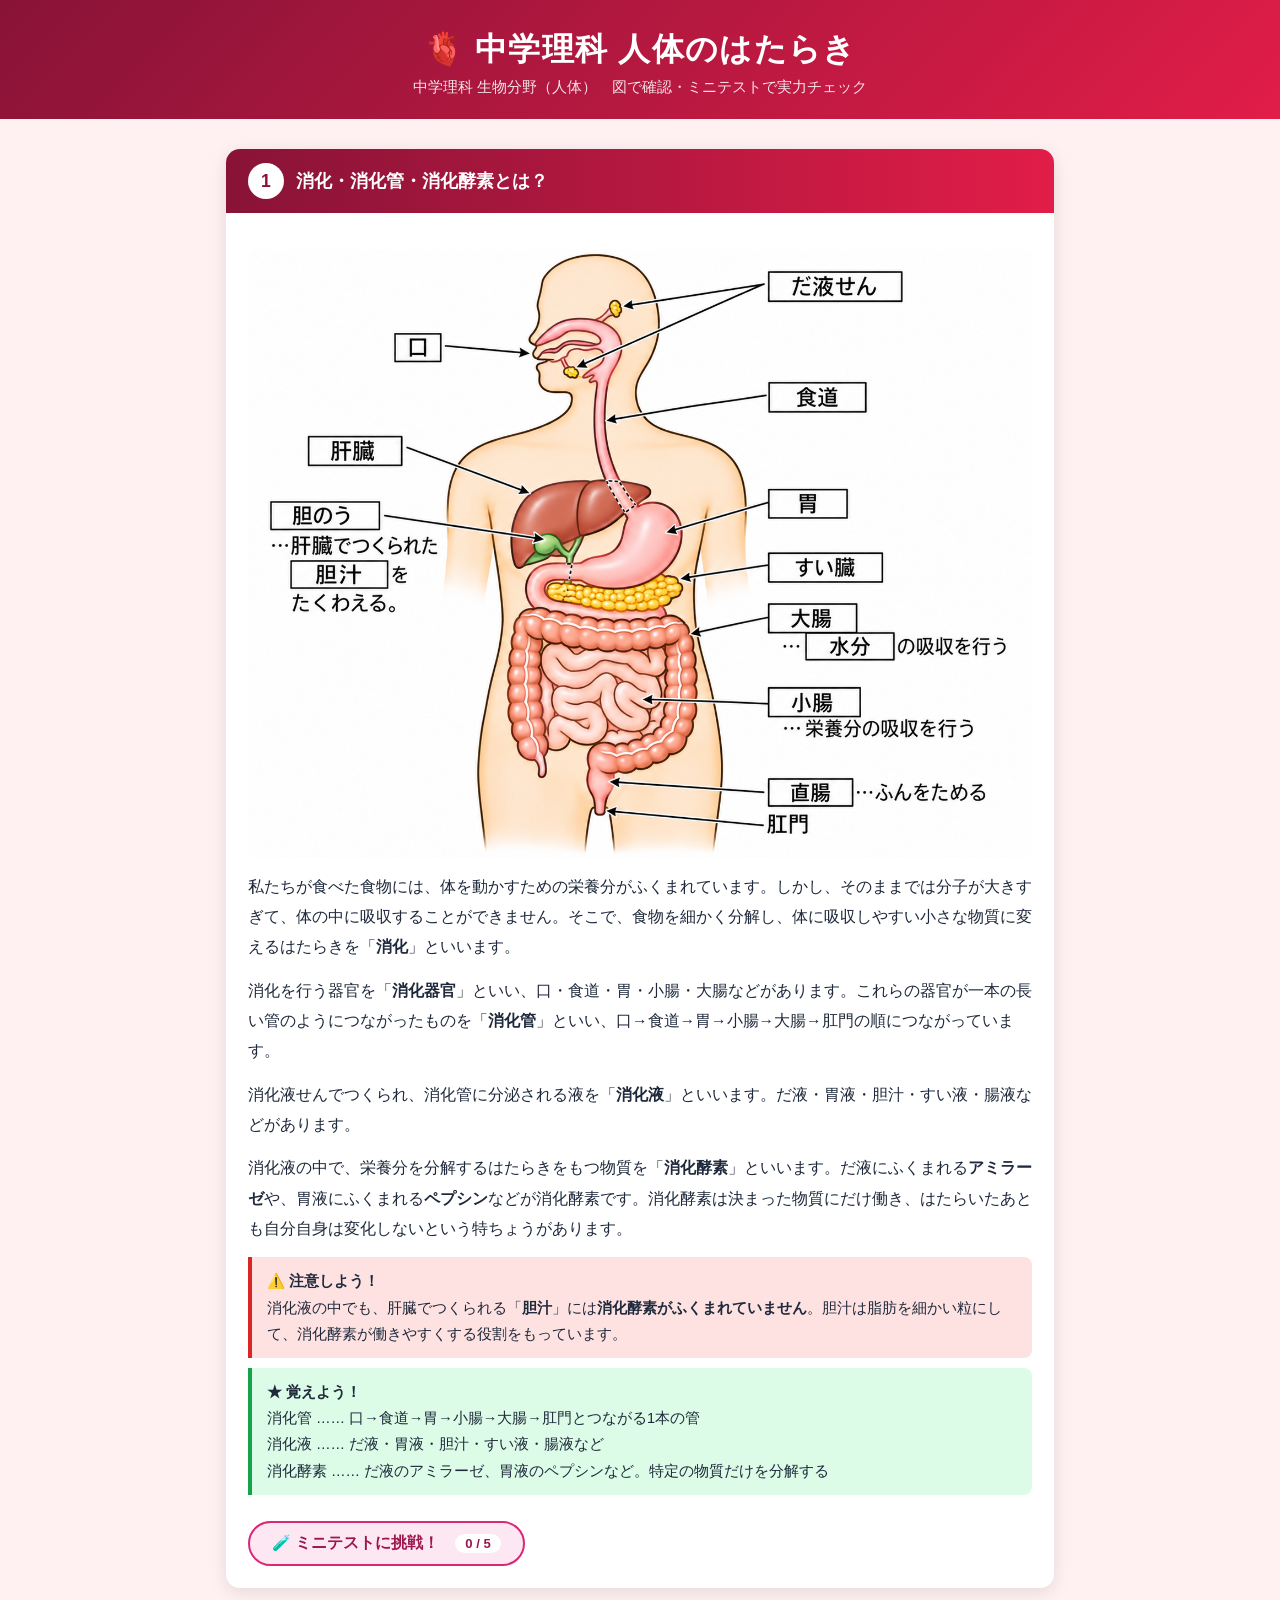
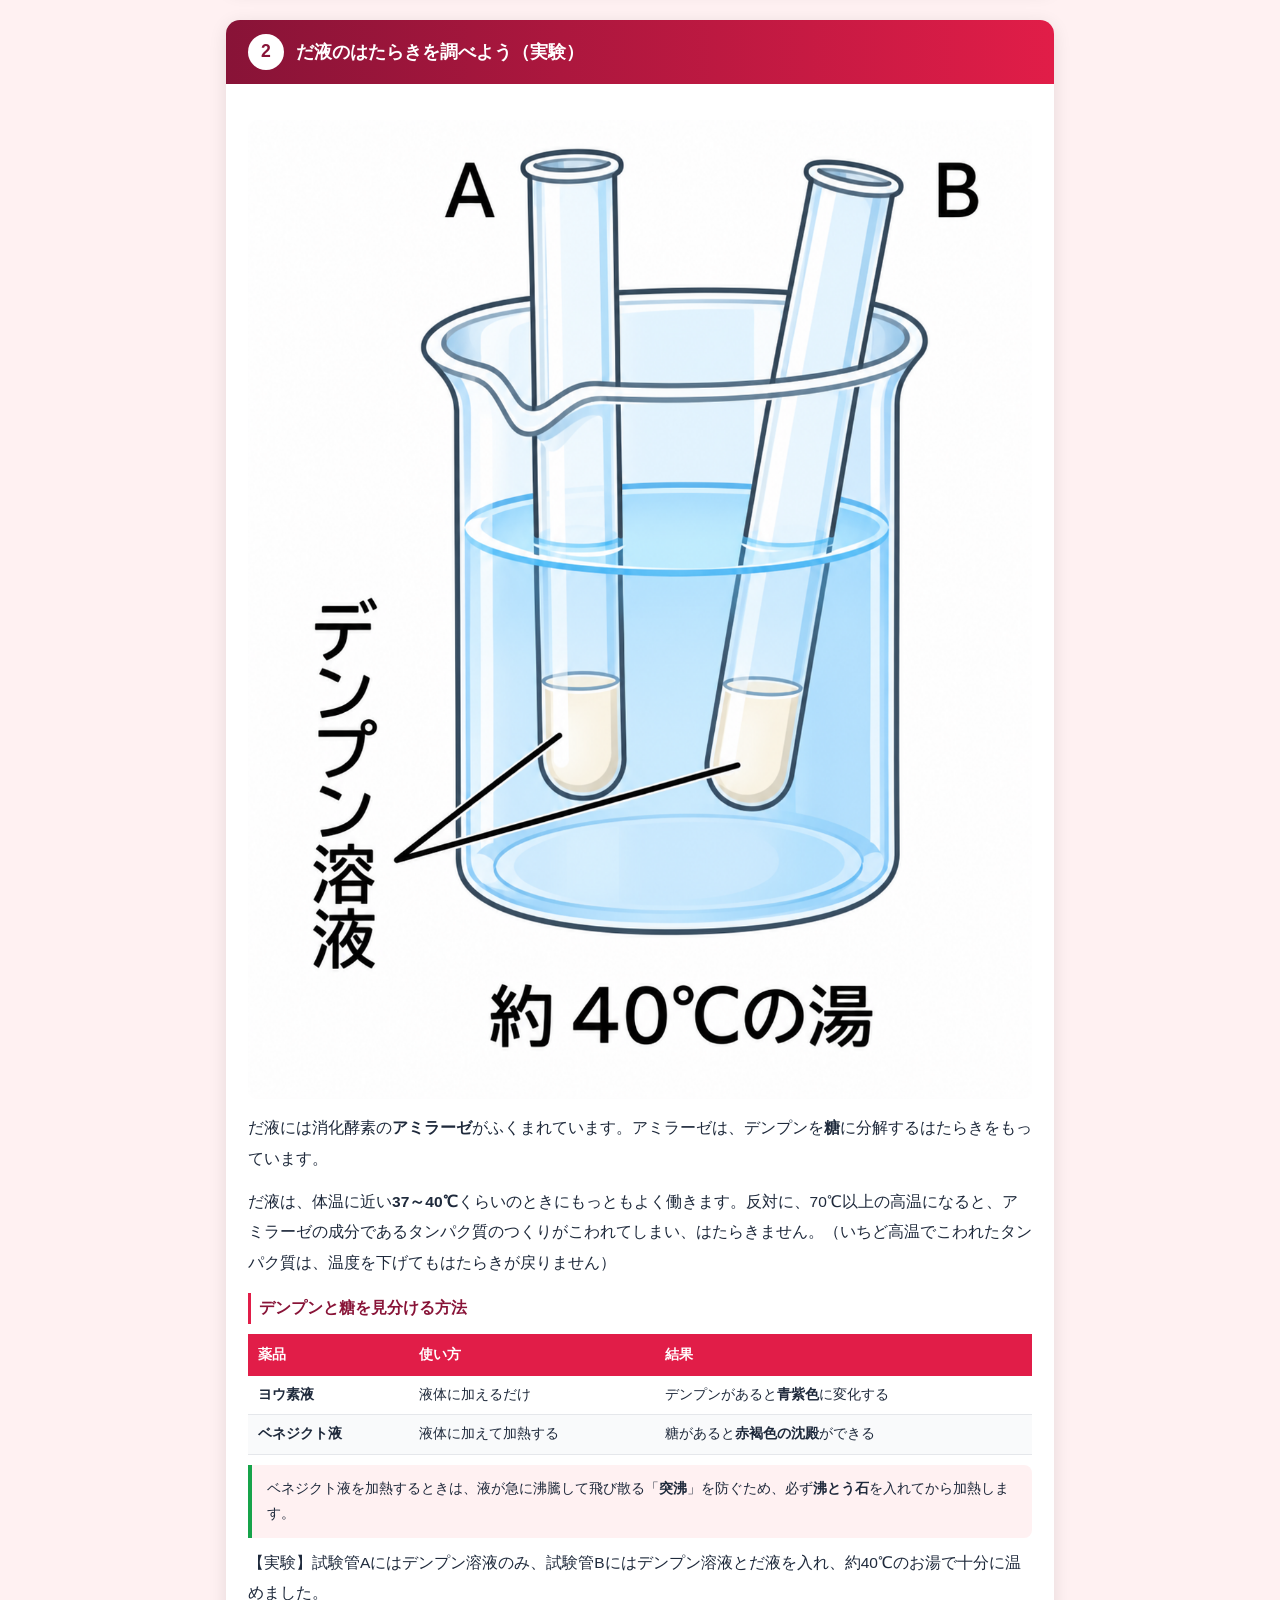
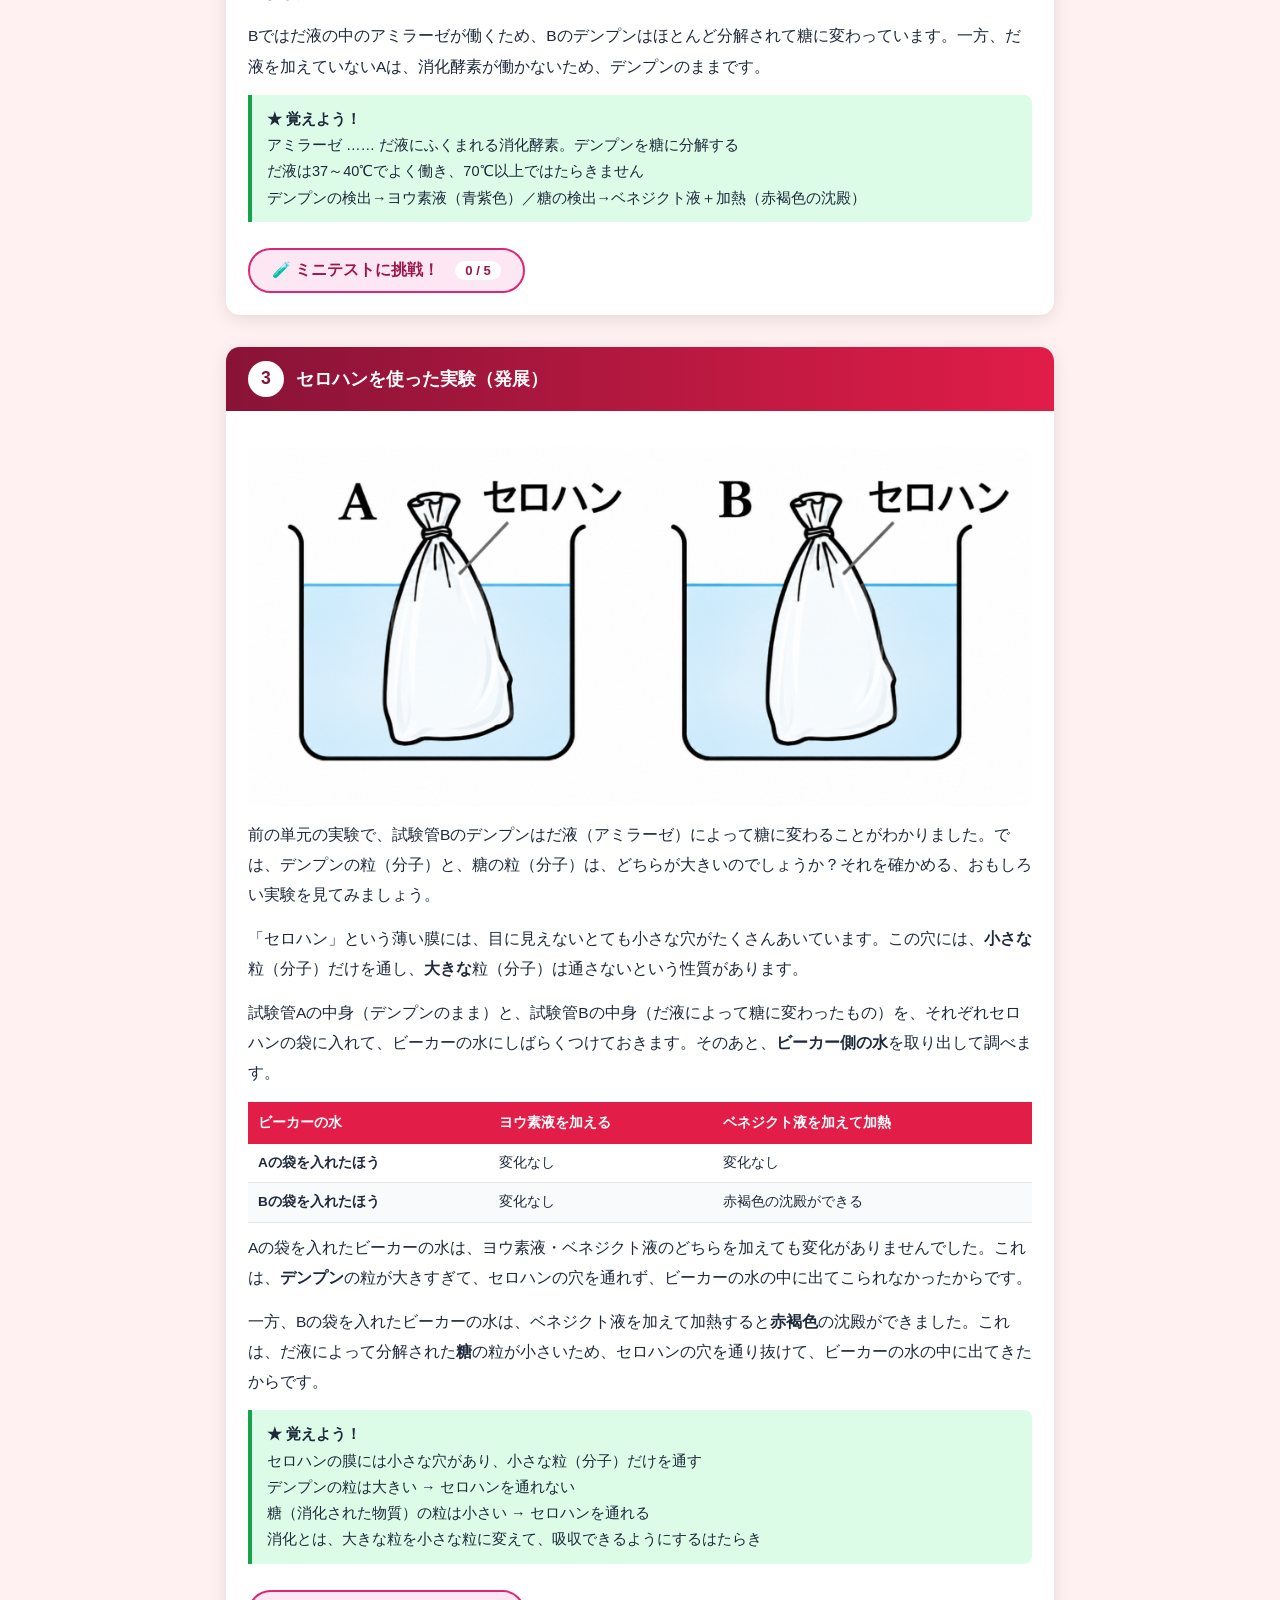
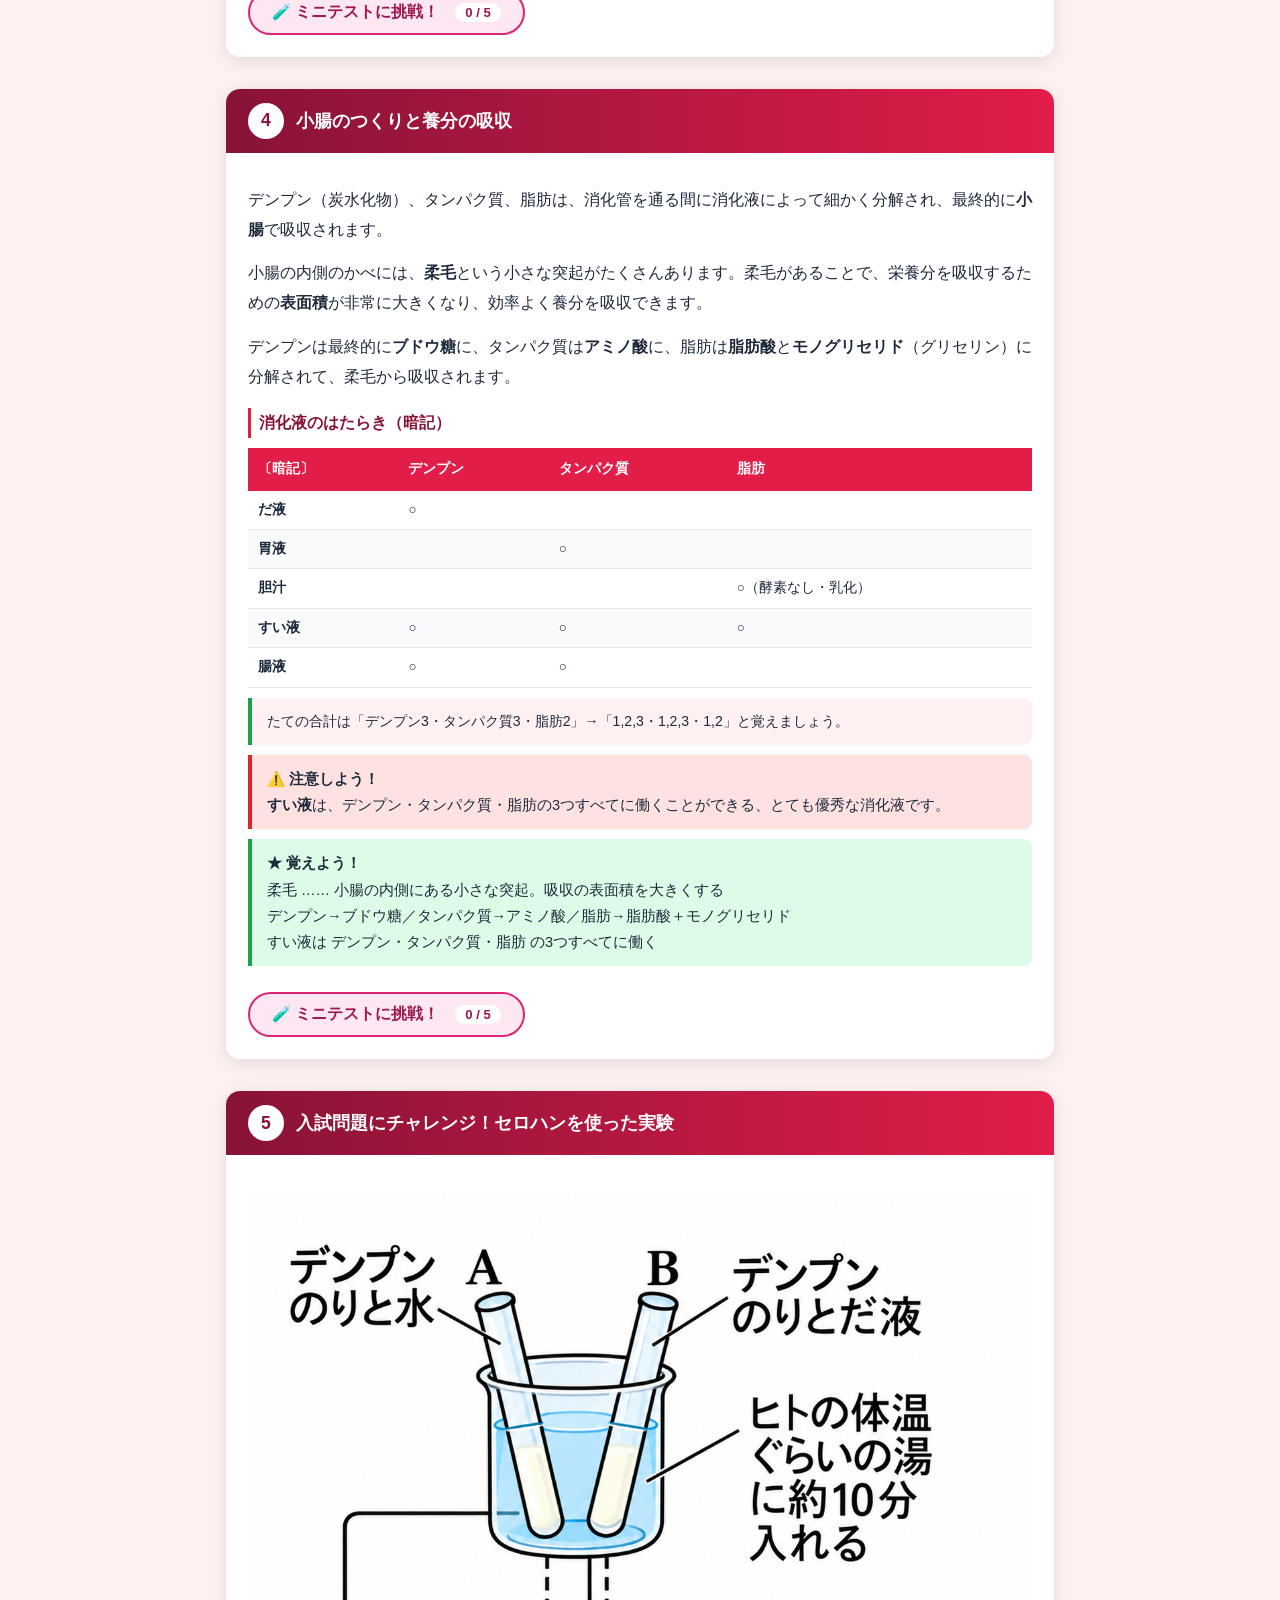
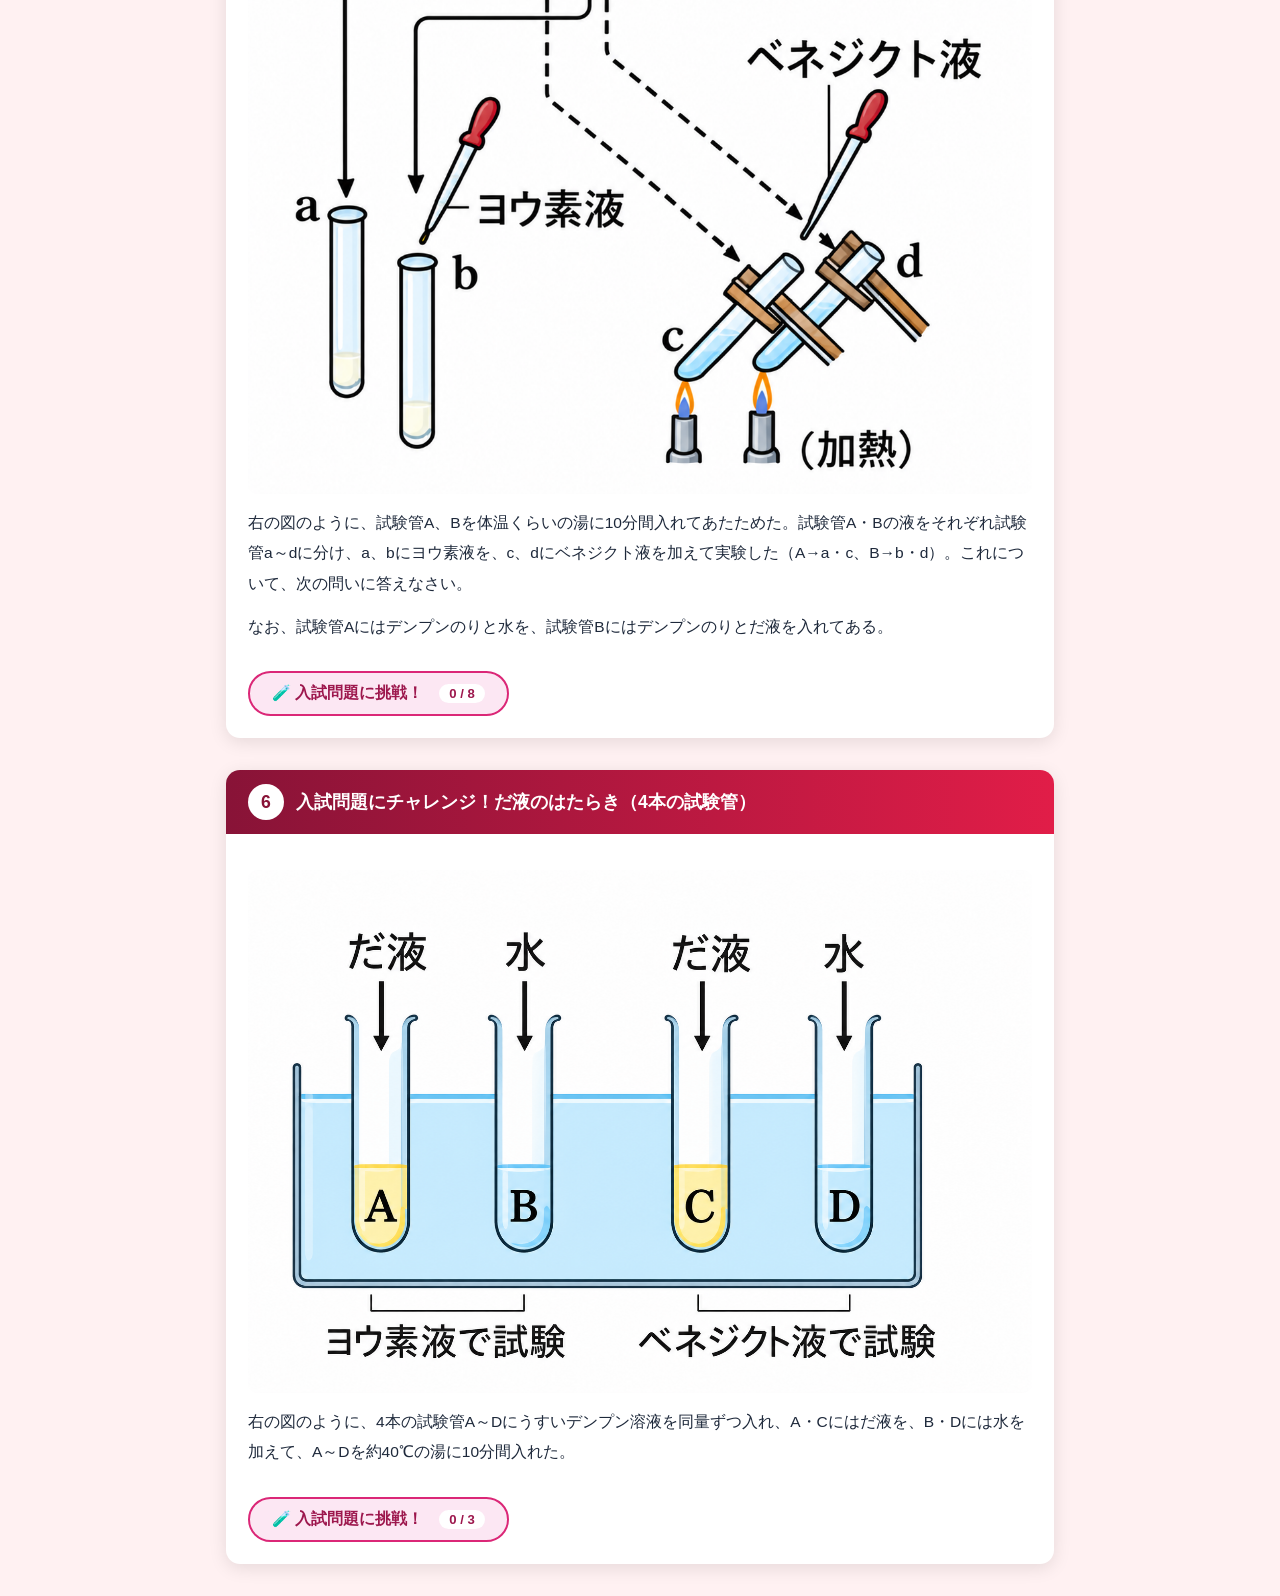
==== commit 773738a8: "Add files via upload" ====
--- a/jintai_ch01.html
+++ b/jintai_ch01.html
@@ -1,496 +1,944 @@
 <!DOCTYPE html>
-<html lang="ja">
-<head>
-<meta charset="UTF-8">
-<meta name="viewport" content="width=device-width, initial-scale=1">
-<title>第1講 消化と吸収 | GAMBA中学理科 人体</title>
-<link rel="stylesheet" href="app.css">
+<html lang="ja"><head><meta http-equiv="Content-Type" content="text/html; charset=UTF-8">
+
+<meta name="viewport" content="width=device-width,initial-scale=1">
+<title>中学理科 人体のはたらき</title>
 <style>
-  /* このページだけで使う「画像プレースホルダー」用のスタイル */
-  .photo-placeholder {
-    border: 2px dashed #B0BEC5;
-    border-radius: 12px;
-    background: #F5F7F8;
-    padding: 18px;
-    text-align: center;
-    color: #607D8B;
-    font-size: 13px;
-    margin: 14px 0;
-  }
-  .photo-placeholder .ph-title {
-    font-weight: bold;
-    font-size: 14px;
-    color: #455A64;
-    margin-bottom: 6px;
-  }
-  .photo-placeholder .ph-note {
-    font-size: 12px;
-    color: #90A4AE;
-    margin-top: 4px;
-  }
+:root{
+  --pri:#e11d48;--pri-d:#881337;--pri-l:#fecdd3;
+  --pink:#db2777;--pink-d:#9d174d;--pink-bg:#fce7f3;
+  --gray:#6b7280;--light:#f0fdf4;--card:#fff;
+  --radius:14px;--shadow:0 4px 18px rgba(0,0,0,.10);
+}
+*{box-sizing:border-box;margin:0;padding:0;}
+body{background:#fff1f2;font-family:'Helvetica Neue',Arial,'Hiragino Sans',sans-serif;color:#1e293b;}
+header{background:linear-gradient(135deg,var(--pri-d),var(--pri));color:#fff;text-align:center;padding:28px 20px 22px;}
+header h1{font-size:clamp(1.3rem,4vw,2rem);font-weight:900;letter-spacing:.04em;}
+header p{margin-top:6px;font-size:.93rem;opacity:.88;}
+.units{max-width:860px;margin:30px auto;padding:0 16px;}
+.unit-card{background:var(--card);border-radius:var(--radius);box-shadow:var(--shadow);margin-bottom:32px;overflow:hidden;}
+.unit-header{background:linear-gradient(90deg,var(--pri-d),var(--pri));color:#fff;padding:14px 22px;display:flex;align-items:center;gap:12px;}
+.unit-num{background:#fff;color:var(--pri-d);font-weight:900;font-size:1.1rem;border-radius:50%;width:36px;height:36px;display:flex;align-items:center;justify-content:center;flex-shrink:0;}
+.unit-header h2{font-size:1.1rem;font-weight:800;}
+.unit-body{padding:22px;}
+.exp-img{margin:14px 0;}
+.exp-text{line-height:1.95;font-size:.97rem;margin:10px 0;}
+.exp-text p{margin-bottom:.85em;}
+.exp-text h3{font-size:.97rem;color:var(--pri-d);margin:1em 0 .5em;border-left:3px solid var(--pri);padding-left:8px;font-weight:800;}
+.pt-box{background:#dcfce7;border-left:4px solid #16a34a;border-radius:0 8px 8px 0;padding:11px 15px;margin:10px 0;font-size:.91rem;line-height:1.8;}
+.warn-box{background:#fee2e2;border-left:4px solid #dc2626;border-radius:0 8px 8px 0;padding:11px 15px;margin:10px 0;font-size:.91rem;line-height:1.8;}
+.memo-box{background:#fff1f2;border-left:4px solid #16a34a;border-radius:0 8px 8px 0;padding:11px 15px;margin:10px 0;font-size:.88rem;line-height:1.8;}
+.amber-box{background:#fef3c7;border-left:4px solid #b45309;border-radius:0 8px 8px 0;padding:11px 15px;margin:10px 0;font-size:.91rem;line-height:1.8;}
+.info-box{background:#f0fdff;border-left:4px solid #0e7490;border-radius:0 8px 8px 0;padding:11px 15px;margin:10px 0;font-size:.91rem;line-height:1.8;}
+.eq-box{background:#f8fafc;border:1.5px solid #e2e8f0;border-radius:10px;padding:14px;margin:10px 0;text-align:center;}
+.eq-box .eq{font-size:1rem;font-weight:800;color:var(--pri-d);letter-spacing:.03em;}
+.exp-tbl{width:100%;border-collapse:collapse;font-size:.85rem;margin:10px 0;}
+.exp-tbl th{background:var(--pri);color:#fff;padding:8px 10px;text-align:left;}
+.exp-tbl td{padding:8px 10px;border-bottom:1px solid #e5e7eb;vertical-align:top;line-height:1.65;}
+.exp-tbl tr:nth-child(even) td{background:#f9fafb;}
+.exp-tbl .nc{font-weight:700;white-space:nowrap;}
+.badge-p{background:#dcfce7;color:#14532d;border:1px solid #bbf7d0;font-size:.68rem;font-weight:700;padding:1px 7px;border-radius:10px;display:inline-block;margin-left:4px;}
+.kw-list{display:flex;flex-wrap:wrap;gap:8px;margin:10px 0 16px;}
+.kw{background:var(--pri-l);color:var(--pri-d);border-radius:20px;padding:4px 14px;font-size:.88rem;font-weight:700;}
+/* mini-test toggle */
+.mini-btn{display:flex;align-items:center;gap:8px;cursor:pointer;user-select:none;background:var(--pink-bg);border:2.5px solid var(--pink);color:var(--pink-d);font-size:.97rem;font-weight:800;padding:10px 22px;border-radius:40px;margin:14px 0 0;transition:.2s;}
+.mini-btn:hover{background:var(--pink);color:#fff;}
+.mini-section{display:none;margin-top:16px;background:#fdf2f8;border:2px solid #f9a8d4;border-radius:12px;padding:18px;}
+.mini-section.open{display:block;}
+.q-block{margin-bottom:22px;}
+.q-block h4{font-size:.98rem;font-weight:800;color:var(--pri-d);margin-bottom:10px;}
+/* Word bank chips */
+.mchips{display:flex;flex-wrap:wrap;gap:8px;margin:8px 0;}
+.mchip{background:#fff;border:2.5px solid var(--pink);color:var(--pink-d);border-radius:20px;padding:5px 16px;font-size:.93rem;font-weight:700;cursor:pointer;transition:.18s;}
+.mchip:hover{background:var(--pink);color:#fff;}
+.mchip.used{opacity:.35;pointer-events:none;}
+/* Blanks */
+.mdz-row{display:flex;flex-wrap:wrap;align-items:center;gap:8px;margin:8px 0;}
+.mdz{display:inline-flex;align-items:center;justify-content:center;min-width:80px;height:36px;border:2.5px dashed var(--pink);border-radius:8px;padding:0 10px;font-size:.93rem;font-weight:700;cursor:pointer;color:var(--pink-d);transition:.18s;background:#fff;}
+.mdz.filled{border-style:solid;background:#fce7f3;}
+.mdz.correct{border-color:#16a34a;background:#dcfce7;color:#166534;}
+.mdz.wrong{border-color:#dc2626;background:#fee2e2;color:#991b1b;}
+.mdz-label{font-size:.9rem;color:#374151;}
+/* 4択 */
+.choice-list{display:grid;grid-template-columns:1fr 1fr;gap:8px;margin:10px 0;}
+@media(max-width:480px){.choice-list{grid-template-columns:1fr;}}
+.choice-btn{padding:10px 14px;border:2.5px solid #d1d5db;border-radius:10px;background:#fff;font-size:.93rem;cursor:pointer;text-align:left;transition:.18s;}
+.choice-btn:hover{border-color:var(--pri);background:var(--pri-l);}
+.choice-btn.correct{border-color:#16a34a;background:#dcfce7;color:#166534;font-weight:700;}
+.choice-btn.wrong{border-color:#dc2626;background:#fee2e2;color:#991b1b;}
+.choice-btn:disabled{cursor:default;}
+/* Check / Sample buttons */
+.btn-row{display:flex;flex-wrap:wrap;gap:8px;margin-top:10px;}
+.check-btn{background:var(--pri);color:#fff;border:none;border-radius:22px;padding:8px 22px;font-size:.93rem;font-weight:700;cursor:pointer;transition:.18s;}
+.check-btn:hover{background:var(--pri-d);}
+.sample-btn{background:#fff;color:var(--gray);border:2px solid #d1d5db;border-radius:22px;padding:8px 22px;font-size:.93rem;font-weight:700;cursor:pointer;transition:.18s;}
+.sample-btn:hover{background:#f3f4f6;}
+.msample{display:none;background:#fef9c3;border:1.5px solid #fbbf24;border-radius:8px;padding:8px 14px;font-size:.9rem;margin-top:8px;}
+.msample.show{display:block;}
+.fb-msg{font-size:.9rem;margin-top:6px;font-weight:600;}
+/* Score pips */
+.mini-score-row{display:flex;gap:6px;align-items:center;margin-bottom:10px;}
+.mini-score-pip{width:14px;height:14px;border-radius:50%;background:#e5e7eb;border:2px solid #d1d5db;transition:.3s;}
+.mini-score-pip.pass{background:#16a34a;border-color:#166534;}
+/* Pass banner */
+.pass-banner{display:none;background:linear-gradient(90deg,#166534,#16a34a);color:#fff;text-align:center;padding:16px;border-radius:10px;margin-top:16px;font-size:1.1rem;font-weight:900;}
+.pass-banner.show{display:block;}
+canvas#confetti-canvas{position:fixed;top:0;left:0;pointer-events:none;width:100%;height:100%;z-index:9999;}
 </style>
 </head>
-<body data-page="jintai_ch01">
-
-<nav class="topnav">
-  <span class="brand">🧬 GAMBA中学理科 人体</span>
-  <span class="sep">|</span>
-  <a href="index.html">📊 単元表</a>
-</nav>
-
-<div class="wrap">
-
-<header class="hero">
-  <div class="crumb">第1講 / 人体のはたらき</div>
-  <h1>消化と吸収 <span class="stars">★☆☆</span></h1>
-  <p class="sub">食べたものが、どのように分解され、体の中に取り入れられるのかを学びます。消化液・消化酵素のはたらきと、小腸での吸収のしくみを、順番に確認していきましょう。</p>
+<body>
+<canvas id="confetti-canvas"></canvas>
+<header>
+  <h1>🫀 中学理科 人体のはたらき</h1>
+  <p>中学理科 生物分野（人体）　図で確認・ミニテストで実力チェック</p>
 </header>
-
-<main>
-
-<!-- ================================================== -->
-<!--  単元1:消化と消化酵素の基礎                          -->
-<!-- ================================================== -->
-<div class="unit">
-  <div class="unit-title"><span class="num">1</span>消化・消化管・消化酵素とは?</div>
-
-  <div class="photo-placeholder">
-    <div class="ph-title">🖼️ ここに画像を挿入</div>
-    ヒトの消化器官全体図(口・食道・胃・小腸・大腸がひとつながりになっている図)<br>
-    <span class="ph-note">※ ChatGPT等で生成した写実的なイラストに置き換えてください</span>
-  </div>
-
-  <!-- ▼ 説明を読む(チャレンジ機能を統合) -->
-  <div class="stage challenge" data-ch-id="u1" data-target="#u1-readbox">
-    <div class="stage-head">
-      <span class="stage-label read">📖 説明</span>
-      <div class="stage-actions">
-        <button class="audio-btn" onclick="playAudio('u1_intro')">
-          <span class="ico">▶</span> 音声で聞く
-        </button>
-        <span class="challenge-timer" style="display:none;">0:00.0</span>
-        <button class="ch-btn start">🎯 チャレンジ開始</button>
-        <button class="ch-btn judge" style="display:none;">✓ 判定</button>
-        <button class="ch-btn example" style="display:none;">📖 手本</button>
-        <button class="ch-btn reset" style="display:none;">↻ リセット</button>
-        <button class="ch-btn cancel" style="display:none;">⏹ 中断</button>
-      </div>
+<div class="units">
+
+<div class="unit-card" id="card_mt1">
+  <div class="unit-header">
+    <div class="unit-num">1</div>
+    <h2>消化・消化管・消化酵素とは？</h2>
+  </div>
+  <div class="unit-body">
+    <div class="exp-img"><img src="shoukakan1.png" alt="ヒトの消化器官" style="max-width:100%;border-radius:10px;margin:10px auto;display:block;"></div>
+    <div class="exp-text"><p>私たちが食べた食物には、体を動かすための栄養分がふくまれています。しかし、そのままでは分子が大きすぎて、体の中に吸収することができません。そこで、食物を細かく分解し、体に吸収しやすい小さな物質に変えるはたらきを「<b>消化</b>」といいます。</p>
+<p>消化を行う器官を「<b>消化器官</b>」といい、口・食道・胃・小腸・大腸などがあります。これらの器官が一本の長い管のようにつながったものを「<b>消化管</b>」といい、口→食道→胃→小腸→大腸→肛門の順につながっています。</p>
+<p>消化液せんでつくられ、消化管に分泌される液を「<b>消化液</b>」といいます。だ液・胃液・胆汁・すい液・腸液などがあります。</p>
+<p>消化液の中で、栄養分を分解するはたらきをもつ物質を「<b>消化酵素</b>」といいます。だ液にふくまれる<b>アミラーゼ</b>や、胃液にふくまれる<b>ペプシン</b>などが消化酵素です。消化酵素は決まった物質にだけ働き、はたらいたあとも自分自身は変化しないという特ちょうがあります。</p>
+<div class="warn-box"><b>⚠️ 注意しよう！</b><br>
+消化液の中でも、肝臓でつくられる「<b>胆汁</b>」には<b>消化酵素がふくまれていません</b>。胆汁は脂肪を細かい粒にして、消化酵素が働きやすくする役割をもっています。</div>
+<div class="pt-box"><b>★ 覚えよう！</b><br>
+消化管 …… 口→食道→胃→小腸→大腸→肛門とつながる1本の管<br>
+消化液 …… だ液・胃液・胆汁・すい液・腸液など<br>
+消化酵素 …… だ液のアミラーゼ、胃液のペプシンなど。特定の物質だけを分解する</div>
+</div>
+    <div class="kw-list"></div>
+    <button class="mini-btn" onclick="toggleMini('mt1')">
+      🧪 ミニテストに挑戦！
+      <span id="mini-badge-mt1" style="background:#fff;color:var(--pink-d);border-radius:12px;padding:2px 10px;font-size:.82rem;margin-left:8px;">0 / 5</span>
+    </button>
+    <div class="mini-section" id="mini_mt1">
+      <div class="mini-score-row" id="pips_mt1"><div class="mini-score-pip" id="pip_mt1_1"></div><div class="mini-score-pip" id="pip_mt1_2"></div><div class="mini-score-pip" id="pip_mt1_3"></div><div class="mini-score-pip" id="pip_mt1_4"></div><div class="mini-score-pip" id="pip_mt1_5"></div></div>
+      <div class="q-block" id="qblock_mt1_q1">
+  <h4>Q1. 文中の①〜⑤に当てはまる語句を語群から選んで入れよう。</h4>
+  <p style="font-size:.88rem;color:#555;margin-bottom:6px;">食物を体に吸収しやすい小さな物質に変えるはたらきを①という。①を行う器官を②といい、これらがひとつながりになった管を③という。①を行うために分泌される液を④、④の中で栄養分を分解するはたらきをもつ物質を⑤という。</p>
+  <div class="mchips" id="chips_mt1_q1"></div>
+  <div class="mdz-row">
+    <span class="mdz-label">①</span><span class="mdz" id="mdz_mt1_q1_0" onclick="returnChip('mt1',1,0)">&nbsp;</span>
+    <span class="mdz-label">②</span><span class="mdz" id="mdz_mt1_q1_1" onclick="returnChip('mt1',1,1)">&nbsp;</span>
+    <span class="mdz-label">③</span><span class="mdz" id="mdz_mt1_q1_2" onclick="returnChip('mt1',1,2)">&nbsp;</span>
+    <span class="mdz-label">④</span><span class="mdz" id="mdz_mt1_q1_3" onclick="returnChip('mt1',1,3)">&nbsp;</span>
+    <span class="mdz-label">⑤</span><span class="mdz" id="mdz_mt1_q1_4" onclick="returnChip('mt1',1,4)">&nbsp;</span>
+  </div>
+  <div class="btn-row">
+    <button class="check-btn" onclick="checkMiniBank('mt1',1)">✔ 答え合わせ</button>
+    <button class="sample-btn" onclick="showSample('mt1',1)">💡 答えを見る</button>
+  </div>
+  <div class="fb-msg" id="fb_mt1_q1"></div>
+  <div class="msample" id="samp_mt1_q1">答え: ①=消化 / ②=消化器官 / ③=消化管 / ④=消化液 / ⑤=消化酵素</div>
+</div>
+<div class="q-block" id="qblock_mt1_q2">
+  <h4>Q2. 消化液の中で、消化酵素をふくまないものはどれか。</h4>
+  <div class="choice-list" id="choices_mt1_q2">
+    <button class="choice-btn" onclick="pick4('mt1',2,0,2,'mt1_q2')">ア：だ液</button>
+    <button class="choice-btn" onclick="pick4('mt1',2,1,2,'mt1_q2')">イ：胃液</button>
+    <button class="choice-btn" onclick="pick4('mt1',2,2,2,'mt1_q2')">ウ：胆汁</button>
+    <button class="choice-btn" onclick="pick4('mt1',2,3,2,'mt1_q2')">エ：すい液</button>
+  </div>
+  <div class="fb-msg" id="fb_mt1_q2"></div>
+  <div class="msample" id="samp_mt1_q2">正解: ウ：胆汁　胆汁には消化酵素がふくまれず、脂肪を細かい粒にして消化酵素が働きやすくする役割をもっています。</div>
+</div>
+<div class="q-block" id="qblock_mt1_q3">
+  <h4>Q3. 消化酵素のはたらきとして正しいのはどれか。</h4>
+  <div class="choice-list" id="choices_mt1_q3">
+    <button class="choice-btn" onclick="pick4('mt1',3,0,1,'mt1_q3')">ア：エネルギーを作る</button>
+    <button class="choice-btn" onclick="pick4('mt1',3,1,1,'mt1_q3')">イ：特定の物質を分解する</button>
+    <button class="choice-btn" onclick="pick4('mt1',3,2,1,'mt1_q3')">ウ：水を吸収する</button>
+    <button class="choice-btn" onclick="pick4('mt1',3,3,1,'mt1_q3')">エ：血液を作る</button>
+  </div>
+  <div class="fb-msg" id="fb_mt1_q3"></div>
+  <div class="msample" id="samp_mt1_q3">正解: イ：特定の物質を分解する　消化酵素は決まった物質にだけ働き、自分自身は変化しません。</div>
+</div>
+<div class="q-block" id="qblock_mt1_q4">
+  <h4>Q4. アミラーゼがふくまれる消化液はどれか。</h4>
+  <div class="choice-list" id="choices_mt1_q4">
+    <button class="choice-btn" onclick="pick4('mt1',4,0,1,'mt1_q4')">ア：胃液</button>
+    <button class="choice-btn" onclick="pick4('mt1',4,1,1,'mt1_q4')">イ：だ液</button>
+    <button class="choice-btn" onclick="pick4('mt1',4,2,1,'mt1_q4')">ウ：胆汁</button>
+    <button class="choice-btn" onclick="pick4('mt1',4,3,1,'mt1_q4')">エ：腸液</button>
+  </div>
+  <div class="fb-msg" id="fb_mt1_q4"></div>
+  <div class="msample" id="samp_mt1_q4">正解: イ：だ液　だ液にふくまれるアミラーゼは、デンプンを糖に分解します。</div>
+</div>
+<div class="q-block" id="qblock_mt1_q5">
+  <h4>Q5. ペプシンがふくまれる消化液はどれか。</h4>
+  <div class="choice-list" id="choices_mt1_q5">
+    <button class="choice-btn" onclick="pick4('mt1',5,0,1,'mt1_q5')">ア：だ液</button>
+    <button class="choice-btn" onclick="pick4('mt1',5,1,1,'mt1_q5')">イ：胃液</button>
+    <button class="choice-btn" onclick="pick4('mt1',5,2,1,'mt1_q5')">ウ：胆汁</button>
+    <button class="choice-btn" onclick="pick4('mt1',5,3,1,'mt1_q5')">エ：すい液</button>
+  </div>
+  <div class="fb-msg" id="fb_mt1_q5"></div>
+  <div class="msample" id="samp_mt1_q5">正解: イ：胃液　胃液にふくまれるペプシンは、タンパク質を分解します。</div>
+</div>
+      <div class="pass-banner" id="pass_mt1">🎉 この単元クリア！すばらしい！ 🎉</div>
     </div>
-
-    <div class="read-box" id="u1-readbox">
-      <p>私たちが食べた食物には、体を動かすための栄養分がふくまれています。しかし、そのままでは分子が大きすぎて、体の中に吸収することができません。そこで、食物を細かく分解し、体に吸収しやすい小さな物質に変えるはたらきを「<span class="kw-blank" data-a="消化">消化</span>」といいます。</p>
-
-      <p>消化を行う器官を「<span class="kw-blank" data-a="消化器官">消化器官</span>」といい、口・食道・胃・小腸・大腸などがあります。これらの器官が一本の長い管のようにつながったものを「<span class="kw-blank" data-a="消化管">消化管</span>」といい、口→食道→胃→小腸→大腸→肛門の順につながっています。</p>
-
-      <div class="figure">
-        <svg width="560" height="120" viewBox="0 0 560 120" role="img" aria-label="消化管:口から肛門までのつながり">
-          <defs>
-            <marker id="arrow1" markerWidth="8" markerHeight="8" refX="4" refY="4" orient="auto">
-              <path d="M0,0 L8,4 L0,8 Z" fill="#4FC3F7"/>
-            </marker>
-          </defs>
-          <line x1="42" y1="60" x2="518" y2="60" stroke="#B3E5FC" stroke-width="6"/>
-          <g font-family="sans-serif" font-size="13" text-anchor="middle">
-            <circle cx="40" cy="60" r="34" fill="#4FC3F7"/>
-            <text x="40" y="65" fill="white" font-weight="bold">口</text>
-            <circle cx="140" cy="60" r="34" fill="#29B6F6"/>
-            <text x="140" y="65" fill="white" font-weight="bold">食道</text>
-            <circle cx="240" cy="60" r="34" fill="#039BE5"/>
-            <text x="240" y="65" fill="white" font-weight="bold">胃</text>
-            <circle cx="340" cy="60" r="34" fill="#0288D1"/>
-            <text x="340" y="65" fill="white" font-weight="bold">小腸</text>
-            <circle cx="440" cy="60" r="34" fill="#0277BD"/>
-            <text x="440" y="65" fill="white" font-weight="bold">大腸</text>
-            <circle cx="530" cy="60" r="28" fill="#01579B"/>
-            <text x="530" y="64" fill="white" font-weight="bold" font-size="12">肛門</text>
-          </g>
-        </svg>
-        <div class="caption">▲ 消化管:口から肛門まで、ひとつながりの管になっている</div>
-      </div>
-
-      <p>消化液せんでつくられ、消化管に分泌される液を「<span class="kw-blank" data-a="消化液">消化液</span>」といいます。だ液・胃液・胆汁・すい液・腸液などがあります。</p>
-
-      <p>消化液の中で、栄養分を分解するはたらきをもつ物質を「<span class="kw-blank" data-a="消化酵素">消化酵素</span>」といいます。だ液にふくまれる<span class="kw">アミラーゼ</span>や、胃液にふくまれる<span class="kw">ペプシン</span>などが消化酵素です。消化酵素は決まった物質にだけ働き、はたらいたあとも自分自身は変化しないという特ちょうがあります。</p>
-
-      <p>注意しよう!消化液の中でも、肝臓でつくられる「<span class="kw">胆汁</span>」には消化酵素がふくまれていません。胆汁は脂肪を細かい粒にして、消化酵素が働きやすくする役割をもっています。</p>
+  </div>
+</div>
+
+<div class="unit-card" id="card_mt2">
+  <div class="unit-header">
+    <div class="unit-num">2</div>
+    <h2>だ液のはたらきを調べよう（実験）</h2>
+  </div>
+  <div class="unit-body">
+    <div class="exp-img"><img src="daeki1.png" alt="だ液のはたらきを調べる実験" style="max-width:100%;border-radius:10px;margin:10px auto;display:block;"></div>
+    <div class="exp-text"><p>だ液には消化酵素の<b>アミラーゼ</b>がふくまれています。アミラーゼは、デンプンを<b>糖</b>に分解するはたらきをもっています。</p>
+<p>だ液は、体温に近い<b>37～40℃</b>くらいのときにもっともよく働きます。反対に、70℃以上の高温になると、アミラーゼの成分であるタンパク質のつくりがこわれてしまい、はたらきません。（いちど高温でこわれたタンパク質は、温度を下げてもはたらきが戻りません）</p>
+<h3>デンプンと糖を見分ける方法</h3>
+<table class="exp-tbl">
+<thead><tr><th>薬品</th><th>使い方</th><th>結果</th></tr></thead>
+<tbody>
+<tr><td class="nc">ヨウ素液</td><td>液体に加えるだけ</td><td>デンプンがあると<b>青紫色</b>に変化する</td></tr>
+<tr><td class="nc">ベネジクト液</td><td>液体に加えて加熱する</td><td>糖があると<b>赤褐色の沈殿</b>ができる</td></tr>
+</tbody>
+</table>
+<div class="memo-box">ベネジクト液を加熱するときは、液が急に沸騰して飛び散る「<b>突沸</b>」を防ぐため、必ず<b>沸とう石</b>を入れてから加熱します。</div>
+<p>【実験】試験管Aにはデンプン溶液のみ、試験管Bにはデンプン溶液とだ液を入れ、約40℃のお湯で十分に温めました。</p>
+<p>Bではだ液の中のアミラーゼが働くため、Bのデンプンはほとんど分解されて糖に変わっています。一方、だ液を加えていないAは、消化酵素が働かないため、デンプンのままです。</p>
+<div class="pt-box"><b>★ 覚えよう！</b><br>
+アミラーゼ …… だ液にふくまれる消化酵素。デンプンを糖に分解する<br>
+だ液は37～40℃でよく働き、70℃以上ではたらきません<br>
+デンプンの検出→ヨウ素液（青紫色）／糖の検出→ベネジクト液＋加熱（赤褐色の沈殿）</div>
+</div>
+    <div class="kw-list"></div>
+    <button class="mini-btn" onclick="toggleMini('mt2')">
+      🧪 ミニテストに挑戦！
+      <span id="mini-badge-mt2" style="background:#fff;color:var(--pink-d);border-radius:12px;padding:2px 10px;font-size:.82rem;margin-left:8px;">0 / 5</span>
+    </button>
+    <div class="mini-section" id="mini_mt2">
+      <div class="mini-score-row" id="pips_mt2"><div class="mini-score-pip" id="pip_mt2_1"></div><div class="mini-score-pip" id="pip_mt2_2"></div><div class="mini-score-pip" id="pip_mt2_3"></div><div class="mini-score-pip" id="pip_mt2_4"></div><div class="mini-score-pip" id="pip_mt2_5"></div></div>
+      <div class="q-block" id="qblock_mt2_q1">
+  <h4>Q1. 文中の①〜⑤に当てはまる語句を語群から選んで入れよう。</h4>
+  <p style="font-size:.88rem;color:#555;margin-bottom:6px;">だ液にふくまれる消化酵素①は、デンプンを②に分解する。デンプンの検出には③を使い、青紫色に変化する。糖の検出には④を使い、加熱すると赤褐色の沈殿ができる。加熱時は突沸を防ぐため⑤を入れる。</p>
+  <div class="mchips" id="chips_mt2_q1"></div>
+  <div class="mdz-row">
+    <span class="mdz-label">①</span><span class="mdz" id="mdz_mt2_q1_0" onclick="returnChip('mt2',1,0)">&nbsp;</span>
+    <span class="mdz-label">②</span><span class="mdz" id="mdz_mt2_q1_1" onclick="returnChip('mt2',1,1)">&nbsp;</span>
+    <span class="mdz-label">③</span><span class="mdz" id="mdz_mt2_q1_2" onclick="returnChip('mt2',1,2)">&nbsp;</span>
+    <span class="mdz-label">④</span><span class="mdz" id="mdz_mt2_q1_3" onclick="returnChip('mt2',1,3)">&nbsp;</span>
+    <span class="mdz-label">⑤</span><span class="mdz" id="mdz_mt2_q1_4" onclick="returnChip('mt2',1,4)">&nbsp;</span>
+  </div>
+  <div class="btn-row">
+    <button class="check-btn" onclick="checkMiniBank('mt2',1)">✔ 答え合わせ</button>
+    <button class="sample-btn" onclick="showSample('mt2',1)">💡 答えを見る</button>
+  </div>
+  <div class="fb-msg" id="fb_mt2_q1"></div>
+  <div class="msample" id="samp_mt2_q1">答え: ①=アミラーゼ / ②=糖 / ③=ヨウ素液 / ④=ベネジクト液 / ⑤=沸とう石</div>
+</div>
+<div class="q-block" id="qblock_mt2_q2">
+  <h4>Q2. だ液がもっともよく働く温度はどれか。</h4>
+  <div class="choice-list" id="choices_mt2_q2">
+    <button class="choice-btn" onclick="pick4('mt2',2,0,2,'mt2_q2')">ア：0℃前後</button>
+    <button class="choice-btn" onclick="pick4('mt2',2,1,2,'mt2_q2')">イ：10℃前後</button>
+    <button class="choice-btn" onclick="pick4('mt2',2,2,2,'mt2_q2')">ウ：37～40℃</button>
+    <button class="choice-btn" onclick="pick4('mt2',2,3,2,'mt2_q2')">エ：100℃以上</button>
+  </div>
+  <div class="fb-msg" id="fb_mt2_q2"></div>
+  <div class="msample" id="samp_mt2_q2">正解: ウ：37～40℃　だ液は体温に近い温度でもっともよく働きます。</div>
+</div>
+<div class="q-block" id="qblock_mt2_q3">
+  <h4>Q3. デンプンがあると青紫色に変化する薬品はどれか。</h4>
+  <div class="choice-list" id="choices_mt2_q3">
+    <button class="choice-btn" onclick="pick4('mt2',3,0,1,'mt2_q3')">ア：ベネジクト液</button>
+    <button class="choice-btn" onclick="pick4('mt2',3,1,1,'mt2_q3')">イ：ヨウ素液</button>
+    <button class="choice-btn" onclick="pick4('mt2',3,2,1,'mt2_q3')">ウ：フェノールフタレイン液</button>
+    <button class="choice-btn" onclick="pick4('mt2',3,3,1,'mt2_q3')">エ：BTB液</button>
+  </div>
+  <div class="fb-msg" id="fb_mt2_q3"></div>
+  <div class="msample" id="samp_mt2_q3">正解: イ：ヨウ素液　デンプンの検出にはヨウ素液を使います。</div>
+</div>
+<div class="q-block" id="qblock_mt2_q4">
+  <h4>Q4. 糖があると加熱後に赤褐色の沈殿ができる薬品はどれか。</h4>
+  <div class="choice-list" id="choices_mt2_q4">
+    <button class="choice-btn" onclick="pick4('mt2',4,0,1,'mt2_q4')">ア：ヨウ素液</button>
+    <button class="choice-btn" onclick="pick4('mt2',4,1,1,'mt2_q4')">イ：ベネジクト液</button>
+    <button class="choice-btn" onclick="pick4('mt2',4,2,1,'mt2_q4')">ウ：塩酸</button>
+    <button class="choice-btn" onclick="pick4('mt2',4,3,1,'mt2_q4')">エ：アンモニア水</button>
+  </div>
+  <div class="fb-msg" id="fb_mt2_q4"></div>
+  <div class="msample" id="samp_mt2_q4">正解: イ：ベネジクト液　糖の検出にはベネジクト液を加えて加熱します。</div>
+</div>
+<div class="q-block" id="qblock_mt2_q5">
+  <h4>Q5. 実験で、だ液を加えたのは試験管A・Bのどちらか。</h4>
+  <div class="choice-list" id="choices_mt2_q5">
+    <button class="choice-btn" onclick="pick4('mt2',5,0,1,'mt2_q5')">ア：試験管A</button>
+    <button class="choice-btn" onclick="pick4('mt2',5,1,1,'mt2_q5')">イ：試験管B</button>
+    <button class="choice-btn" onclick="pick4('mt2',5,2,1,'mt2_q5')">ウ：どちらも</button>
+    <button class="choice-btn" onclick="pick4('mt2',5,3,1,'mt2_q5')">エ：どちらでもない</button>
+  </div>
+  <div class="fb-msg" id="fb_mt2_q5"></div>
+  <div class="msample" id="samp_mt2_q5">正解: イ：試験管B　試験管Bにはデンプン溶液とだ液を入れました。</div>
+</div>
+      <div class="pass-banner" id="pass_mt2">🎉 この単元クリア！すばらしい！ 🎉</div>
     </div>
-
-    <div class="point-box">
-      <span class="label">★ 覚えよう!</span>
-      <ul>
-        <li>消化 …… 食物を体に吸収しやすい小さな物質に変えるはたらき</li>
-        <li>消化管 …… 口→食道→胃→小腸→大腸→肛門とつながる1本の管</li>
-        <li>消化液 …… だ液・胃液・胆汁・すい液・腸液など</li>
-        <li>消化酵素 …… だ液のアミラーゼ、胃液のペプシンなど。特定の物質だけを分解する</li>
-        <li>注意!胆汁には消化酵素がふくまれていない(脂肪を細かくするだけ)</li>
-      </ul>
+  </div>
+</div>
+
+<div class="unit-card" id="card_mt3">
+  <div class="unit-header">
+    <div class="unit-num">3</div>
+    <h2>セロハンを使った実験（発展）</h2>
+  </div>
+  <div class="unit-body">
+    <div class="exp-img"><img src="daekitoi2.png" alt="セロハンの袋を使った実験" style="max-width:100%;border-radius:10px;margin:10px auto;display:block;"></div>
+    <div class="exp-text"><p>前の単元の実験で、試験管Bのデンプンはだ液（アミラーゼ）によって糖に変わることがわかりました。では、デンプンの粒（分子）と、糖の粒（分子）は、どちらが大きいのでしょうか？それを確かめる、おもしろい実験を見てみましょう。</p>
+<p>「セロハン」という薄い膜には、目に見えないとても小さな穴がたくさんあいています。この穴には、<b>小さな</b>粒（分子）だけを通し、<b>大きな</b>粒（分子）は通さないという性質があります。</p>
+<p>試験管Aの中身（デンプンのまま）と、試験管Bの中身（だ液によって糖に変わったもの）を、それぞれセロハンの袋に入れて、ビーカーの水にしばらくつけておきます。そのあと、<b>ビーカー側の水</b>を取り出して調べます。</p>
+<table class="exp-tbl">
+<thead><tr><th>ビーカーの水</th><th>ヨウ素液を加える</th><th>ベネジクト液を加えて加熱</th></tr></thead>
+<tbody>
+<tr><td class="nc">Aの袋を入れたほう</td><td>変化なし</td><td>変化なし</td></tr>
+<tr><td class="nc">Bの袋を入れたほう</td><td>変化なし</td><td>赤褐色の沈殿ができる</td></tr>
+</tbody>
+</table>
+<p>Aの袋を入れたビーカーの水は、ヨウ素液・ベネジクト液のどちらを加えても変化がありませんでした。これは、<b>デンプン</b>の粒が大きすぎて、セロハンの穴を通れず、ビーカーの水の中に出てこられなかったからです。</p>
+<p>一方、Bの袋を入れたビーカーの水は、ベネジクト液を加えて加熱すると<b>赤褐色</b>の沈殿ができました。これは、だ液によって分解された<b>糖</b>の粒が小さいため、セロハンの穴を通り抜けて、ビーカーの水の中に出てきたからです。</p>
+<div class="pt-box"><b>★ 覚えよう！</b><br>
+セロハンの膜には小さな穴があり、小さな粒（分子）だけを通す<br>
+デンプンの粒は大きい → セロハンを通れない<br>
+糖（消化された物質）の粒は小さい → セロハンを通れる<br>
+消化とは、大きな粒を小さな粒に変えて、吸収できるようにするはたらき</div>
+</div>
+    <div class="kw-list"></div>
+    <button class="mini-btn" onclick="toggleMini('mt3')">
+      🧪 ミニテストに挑戦！
+      <span id="mini-badge-mt3" style="background:#fff;color:var(--pink-d);border-radius:12px;padding:2px 10px;font-size:.82rem;margin-left:8px;">0 / 5</span>
+    </button>
+    <div class="mini-section" id="mini_mt3">
+      <div class="mini-score-row" id="pips_mt3"><div class="mini-score-pip" id="pip_mt3_1"></div><div class="mini-score-pip" id="pip_mt3_2"></div><div class="mini-score-pip" id="pip_mt3_3"></div><div class="mini-score-pip" id="pip_mt3_4"></div><div class="mini-score-pip" id="pip_mt3_5"></div></div>
+      <div class="q-block" id="qblock_mt3_q1">
+  <h4>Q1. 文中の①〜⑤に当てはまる語句を語群から選んで入れよう。</h4>
+  <p style="font-size:.88rem;color:#555;margin-bottom:6px;">セロハンの穴は①な粒だけを通し、②な粒は通さない。Aの袋（③のまま）を入れた水は変化しなかったが、Bの袋（分解された④）を入れた水はベネジクト液で⑤の沈殿ができた。</p>
+  <div class="mchips" id="chips_mt3_q1"></div>
+  <div class="mdz-row">
+    <span class="mdz-label">①</span><span class="mdz" id="mdz_mt3_q1_0" onclick="returnChip('mt3',1,0)">&nbsp;</span>
+    <span class="mdz-label">②</span><span class="mdz" id="mdz_mt3_q1_1" onclick="returnChip('mt3',1,1)">&nbsp;</span>
+    <span class="mdz-label">③</span><span class="mdz" id="mdz_mt3_q1_2" onclick="returnChip('mt3',1,2)">&nbsp;</span>
+    <span class="mdz-label">④</span><span class="mdz" id="mdz_mt3_q1_3" onclick="returnChip('mt3',1,3)">&nbsp;</span>
+    <span class="mdz-label">⑤</span><span class="mdz" id="mdz_mt3_q1_4" onclick="returnChip('mt3',1,4)">&nbsp;</span>
+  </div>
+  <div class="btn-row">
+    <button class="check-btn" onclick="checkMiniBank('mt3',1)">✔ 答え合わせ</button>
+    <button class="sample-btn" onclick="showSample('mt3',1)">💡 答えを見る</button>
+  </div>
+  <div class="fb-msg" id="fb_mt3_q1"></div>
+  <div class="msample" id="samp_mt3_q1">答え: ①=小さ / ②=大き / ③=デンプン / ④=糖 / ⑤=赤褐色</div>
+</div>
+<div class="q-block" id="qblock_mt3_q2">
+  <h4>Q2. セロハンの穴を通れるのはどちらの粒か。</h4>
+  <div class="choice-list" id="choices_mt3_q2">
+    <button class="choice-btn" onclick="pick4('mt3',2,0,1,'mt3_q2')">ア：大きい粒</button>
+    <button class="choice-btn" onclick="pick4('mt3',2,1,1,'mt3_q2')">イ：小さい粒</button>
+    <button class="choice-btn" onclick="pick4('mt3',2,2,1,'mt3_q2')">ウ：どちらも通れない</button>
+    <button class="choice-btn" onclick="pick4('mt3',2,3,1,'mt3_q2')">エ：どちらも通れる</button>
+  </div>
+  <div class="fb-msg" id="fb_mt3_q2"></div>
+  <div class="msample" id="samp_mt3_q2">正解: イ：小さい粒　セロハンの穴は小さな粒だけを通します。</div>
+</div>
+<div class="q-block" id="qblock_mt3_q3">
+  <h4>Q3. Aの袋を入れたビーカーの水にベネジクト液を加えて加熱した結果はどれか。</h4>
+  <div class="choice-list" id="choices_mt3_q3">
+    <button class="choice-btn" onclick="pick4('mt3',3,0,2,'mt3_q3')">ア：青紫色になる</button>
+    <button class="choice-btn" onclick="pick4('mt3',3,1,2,'mt3_q3')">イ：赤褐色の沈殿ができる</button>
+    <button class="choice-btn" onclick="pick4('mt3',3,2,2,'mt3_q3')">ウ：変化なし</button>
+    <button class="choice-btn" onclick="pick4('mt3',3,3,2,'mt3_q3')">エ：白くにごる</button>
+  </div>
+  <div class="fb-msg" id="fb_mt3_q3"></div>
+  <div class="msample" id="samp_mt3_q3">正解: ウ：変化なし　Aの中身はデンプンのままで、セロハンを通れず水の中に出てこないため変化しません。</div>
+</div>
+<div class="q-block" id="qblock_mt3_q4">
+  <h4>Q4. Bの袋を入れたビーカーの水にベネジクト液を加えて加熱した結果はどれか。</h4>
+  <div class="choice-list" id="choices_mt3_q4">
+    <button class="choice-btn" onclick="pick4('mt3',4,0,1,'mt3_q4')">ア：変化なし</button>
+    <button class="choice-btn" onclick="pick4('mt3',4,1,1,'mt3_q4')">イ：赤褐色の沈殿ができる</button>
+    <button class="choice-btn" onclick="pick4('mt3',4,2,1,'mt3_q4')">ウ：青紫色になる</button>
+    <button class="choice-btn" onclick="pick4('mt3',4,3,1,'mt3_q4')">エ：黒く変色する</button>
+  </div>
+  <div class="fb-msg" id="fb_mt3_q4"></div>
+  <div class="msample" id="samp_mt3_q4">正解: イ：赤褐色の沈殿ができる　Bの中身は糖に分解され、セロハンを通り抜けて水の中に出てきたためです。</div>
+</div>
+<div class="q-block" id="qblock_mt3_q5">
+  <h4>Q5. この実験からわかることとして、もっとも正しいものはどれか。</h4>
+  <div class="choice-list" id="choices_mt3_q5">
+    <button class="choice-btn" onclick="pick4('mt3',5,0,1,'mt3_q5')">ア：デンプンの粒は消化されても大きさは変わらない</button>
+    <button class="choice-btn" onclick="pick4('mt3',5,1,1,'mt3_q5')">イ：消化された物質の粒は、もとの物質より小さくなる</button>
+    <button class="choice-btn" onclick="pick4('mt3',5,2,1,'mt3_q5')">ウ：セロハンはすべての粒を通す</button>
+    <button class="choice-btn" onclick="pick4('mt3',5,3,1,'mt3_q5')">エ：だ液は温度に関係なく働く</button>
+  </div>
+  <div class="fb-msg" id="fb_mt3_q5"></div>
+  <div class="msample" id="samp_mt3_q5">正解: イ：消化された物質の粒は、もとの物質より小さくなる　デンプン（大きい粒）が消化されて糖（小さい粒）になり、セロハンを通れるようになりました。</div>
+</div>
+      <div class="pass-banner" id="pass_mt3">🎉 この単元クリア！すばらしい！ 🎉</div>
     </div>
-
-    <!-- 語群(チャレンジ開始時のみ表示) -->
-    <div class="word-bank-inline">
-      <div class="wb-title">📚 語群 ― タップして選び、説明文の空欄をタップ!</div>
-      <div class="wb-words"></div>
+  </div>
+</div>
+
+<div class="unit-card" id="card_mt4">
+  <div class="unit-header">
+    <div class="unit-num">4</div>
+    <h2>小腸のつくりと養分の吸収</h2>
+  </div>
+  <div class="unit-body">
+    <div class="exp-text"><p>デンプン（炭水化物）、タンパク質、脂肪は、消化管を通る間に消化液によって細かく分解され、最終的に<b>小腸</b>で吸収されます。</p>
+<p>小腸の内側のかべには、<b>柔毛</b>という小さな突起がたくさんあります。柔毛があることで、栄養分を吸収するための<b>表面積</b>が非常に大きくなり、効率よく養分を吸収できます。</p>
+<p>デンプンは最終的に<b>ブドウ糖</b>に、タンパク質は<b>アミノ酸</b>に、脂肪は<b>脂肪酸</b>と<b>モノグリセリド</b>（グリセリン）に分解されて、柔毛から吸収されます。</p>
+<h3>消化液のはたらき（暗記）</h3>
+<table class="exp-tbl">
+<thead><tr><th>〔暗記〕</th><th>デンプン</th><th>タンパク質</th><th>脂肪</th></tr></thead>
+<tbody>
+<tr><td class="nc">だ液</td><td>○</td><td></td><td></td></tr>
+<tr><td class="nc">胃液</td><td></td><td>○</td><td></td></tr>
+<tr><td class="nc">胆汁</td><td></td><td></td><td>○（酵素なし・乳化）</td></tr>
+<tr><td class="nc">すい液</td><td>○</td><td>○</td><td>○</td></tr>
+<tr><td class="nc">腸液</td><td>○</td><td>○</td><td></td></tr>
+</tbody>
+</table>
+<div class="memo-box">たての合計は「デンプン3・タンパク質3・脂肪2」→「1,2,3・1,2,3・1,2」と覚えましょう。</div>
+<div class="warn-box"><b>⚠️ 注意しよう！</b><br>
+<b>すい液</b>は、デンプン・タンパク質・脂肪の3つすべてに働くことができる、とても優秀な消化液です。</div>
+<div class="pt-box"><b>★ 覚えよう！</b><br>
+柔毛 …… 小腸の内側にある小さな突起。吸収の表面積を大きくする<br>
+デンプン→ブドウ糖／タンパク質→アミノ酸／脂肪→脂肪酸＋モノグリセリド<br>
+すい液は デンプン・タンパク質・脂肪 の3つすべてに働く</div>
+</div>
+    <div class="kw-list"></div>
+    <button class="mini-btn" onclick="toggleMini('mt4')">
+      🧪 ミニテストに挑戦！
+      <span id="mini-badge-mt4" style="background:#fff;color:var(--pink-d);border-radius:12px;padding:2px 10px;font-size:.82rem;margin-left:8px;">0 / 5</span>
+    </button>
+    <div class="mini-section" id="mini_mt4">
+      <div class="mini-score-row" id="pips_mt4"><div class="mini-score-pip" id="pip_mt4_1"></div><div class="mini-score-pip" id="pip_mt4_2"></div><div class="mini-score-pip" id="pip_mt4_3"></div><div class="mini-score-pip" id="pip_mt4_4"></div><div class="mini-score-pip" id="pip_mt4_5"></div></div>
+      <div class="q-block" id="qblock_mt4_q1">
+  <h4>Q1. 文中の①〜⑤に当てはまる語句を語群から選んで入れよう。</h4>
+  <p style="font-size:.88rem;color:#555;margin-bottom:6px;">小腸の内側には①という突起があり、吸収の②を大きくしている。デンプンは③に、タンパク質は④に、脂肪は⑤とモノグリセリドに分解されて吸収される。</p>
+  <div class="mchips" id="chips_mt4_q1"></div>
+  <div class="mdz-row">
+    <span class="mdz-label">①</span><span class="mdz" id="mdz_mt4_q1_0" onclick="returnChip('mt4',1,0)">&nbsp;</span>
+    <span class="mdz-label">②</span><span class="mdz" id="mdz_mt4_q1_1" onclick="returnChip('mt4',1,1)">&nbsp;</span>
+    <span class="mdz-label">③</span><span class="mdz" id="mdz_mt4_q1_2" onclick="returnChip('mt4',1,2)">&nbsp;</span>
+    <span class="mdz-label">④</span><span class="mdz" id="mdz_mt4_q1_3" onclick="returnChip('mt4',1,3)">&nbsp;</span>
+    <span class="mdz-label">⑤</span><span class="mdz" id="mdz_mt4_q1_4" onclick="returnChip('mt4',1,4)">&nbsp;</span>
+  </div>
+  <div class="btn-row">
+    <button class="check-btn" onclick="checkMiniBank('mt4',1)">✔ 答え合わせ</button>
+    <button class="sample-btn" onclick="showSample('mt4',1)">💡 答えを見る</button>
+  </div>
+  <div class="fb-msg" id="fb_mt4_q1"></div>
+  <div class="msample" id="samp_mt4_q1">答え: ①=柔毛 / ②=表面積 / ③=ブドウ糖 / ④=アミノ酸 / ⑤=脂肪酸</div>
+</div>
+<div class="q-block" id="qblock_mt4_q2">
+  <h4>Q2. 柔毛の役割はどれか。</h4>
+  <div class="choice-list" id="choices_mt4_q2">
+    <button class="choice-btn" onclick="pick4('mt4',2,0,1,'mt4_q2')">ア：消化液を分泌する</button>
+    <button class="choice-btn" onclick="pick4('mt4',2,1,1,'mt4_q2')">イ：吸収の表面積を大きくする</button>
+    <button class="choice-btn" onclick="pick4('mt4',2,2,1,'mt4_q2')">ウ：食べ物を分解する</button>
+    <button class="choice-btn" onclick="pick4('mt4',2,3,1,'mt4_q2')">エ：血液を作る</button>
+  </div>
+  <div class="fb-msg" id="fb_mt4_q2"></div>
+  <div class="msample" id="samp_mt4_q2">正解: イ：吸収の表面積を大きくする　柔毛が無数にあることで、効率よく養分を吸収できます。</div>
+</div>
+<div class="q-block" id="qblock_mt4_q3">
+  <h4>Q3. デンプンは最終的に何になるか。</h4>
+  <div class="choice-list" id="choices_mt4_q3">
+    <button class="choice-btn" onclick="pick4('mt4',3,0,2,'mt4_q3')">ア：アミノ酸</button>
+    <button class="choice-btn" onclick="pick4('mt4',3,1,2,'mt4_q3')">イ：脂肪酸</button>
+    <button class="choice-btn" onclick="pick4('mt4',3,2,2,'mt4_q3')">ウ：ブドウ糖</button>
+    <button class="choice-btn" onclick="pick4('mt4',3,3,2,'mt4_q3')">エ：尿素</button>
+  </div>
+  <div class="fb-msg" id="fb_mt4_q3"></div>
+  <div class="msample" id="samp_mt4_q3">正解: ウ：ブドウ糖　デンプンは最終的にブドウ糖に分解されます。</div>
+</div>
+<div class="q-block" id="qblock_mt4_q4">
+  <h4>Q4. デンプン・タンパク質・脂肪の3つすべてに働く消化液はどれか。</h4>
+  <div class="choice-list" id="choices_mt4_q4">
+    <button class="choice-btn" onclick="pick4('mt4',4,0,2,'mt4_q4')">ア：だ液</button>
+    <button class="choice-btn" onclick="pick4('mt4',4,1,2,'mt4_q4')">イ：胃液</button>
+    <button class="choice-btn" onclick="pick4('mt4',4,2,2,'mt4_q4')">ウ：すい液</button>
+    <button class="choice-btn" onclick="pick4('mt4',4,3,2,'mt4_q4')">エ：胆汁</button>
+  </div>
+  <div class="fb-msg" id="fb_mt4_q4"></div>
+  <div class="msample" id="samp_mt4_q4">正解: ウ：すい液　すい液はデンプン・タンパク質・脂肪のすべてを分解できます。</div>
+</div>
+<div class="q-block" id="qblock_mt4_q5">
+  <h4>Q5. 脂肪は最終的に何に分解されるか。</h4>
+  <div class="choice-list" id="choices_mt4_q5">
+    <button class="choice-btn" onclick="pick4('mt4',5,0,1,'mt4_q5')">ア：ブドウ糖とアミノ酸</button>
+    <button class="choice-btn" onclick="pick4('mt4',5,1,1,'mt4_q5')">イ：脂肪酸とモノグリセリド</button>
+    <button class="choice-btn" onclick="pick4('mt4',5,2,1,'mt4_q5')">ウ：デンプンと糖</button>
+    <button class="choice-btn" onclick="pick4('mt4',5,3,1,'mt4_q5')">エ：尿素と水</button>
+  </div>
+  <div class="fb-msg" id="fb_mt4_q5"></div>
+  <div class="msample" id="samp_mt4_q5">正解: イ：脂肪酸とモノグリセリド　脂肪は脂肪酸とモノグリセリド（グリセリン）に分解されます。</div>
+</div>
+      <div class="pass-banner" id="pass_mt4">🎉 この単元クリア！すばらしい！ 🎉</div>
     </div>
   </div>
-
-  <!-- ▼ ミニテスト -->
-  <div class="minitest-block">
-    <div class="mt-block-title">✏️ ミニテスト(全2問)</div>
-
-    <div class="minitest" data-correct="o">
-      <div class="mt-stem"><span class="mt-num">問1</span>食物を体に吸収しやすい小さな物質に変えるはたらきを「消化」という。</div>
-      <div class="mt-choices">
-        <button class="mt-c" data-v="o">○</button>
-        <button class="mt-c" data-v="x">×</button>
-      </div>
-      <div class="mt-exp">○ 正解です。消化された栄養分は、小腸のかべから体の中に吸収されます。</div>
+</div>
+
+<div class="unit-card" id="card_mt5">
+  <div class="unit-header">
+    <div class="unit-num">5</div>
+    <h2>入試問題にチャレンジ！セロハンを使った実験</h2>
+  </div>
+  <div class="unit-body">
+    <div class="exp-img"><img src="daekiserofan.png" alt="試験管A・Bの実験とa~dへの分配" style="max-width:100%;border-radius:10px;margin:10px auto;display:block;"></div>
+    <div class="exp-text"><p>右の図のように、試験管A、Bを体温くらいの湯に10分間入れてあたためた。試験管A・Bの液をそれぞれ試験管a～dに分け、a、bにヨウ素液を、c、dにベネジクト液を加えて実験した（A→a・c、B→b・d）。これについて、次の問いに答えなさい。</p>
+<p>なお、試験管Aにはデンプンのりと水を、試験管Bにはデンプンのりとだ液を入れてある。</p>
+</div>
+    <div class="kw-list"></div>
+    <button class="mini-btn" onclick="toggleMini('mt5')">
+      🧪 入試問題に挑戦！
+      <span id="mini-badge-mt5" style="background:#fff;color:var(--pink-d);border-radius:12px;padding:2px 10px;font-size:.82rem;margin-left:8px;">0 / 8</span>
+    </button>
+    <div class="mini-section" id="mini_mt5">
+      <div class="mini-score-row" id="pips_mt5"><div class="mini-score-pip" id="pip_mt5_1"></div><div class="mini-score-pip" id="pip_mt5_2"></div><div class="mini-score-pip" id="pip_mt5_3"></div><div class="mini-score-pip" id="pip_mt5_4"></div><div class="mini-score-pip" id="pip_mt5_5"></div><div class="mini-score-pip" id="pip_mt5_6"></div><div class="mini-score-pip" id="pip_mt5_7"></div><div class="mini-score-pip" id="pip_mt5_8"></div></div>
+
+      <div class="q-block" id="qblock_mt5_q1">
+  <h4>(1) 試験管Aのように、1つの条件以外をすべて同じにして行う実験を何というか。</h4>
+  <div class="choice-list" id="choices_mt5_q1">
+    <button class="choice-btn" onclick="pick4('mt5',1,0,1,'mt5_q1')">ア：比較実験</button>
+    <button class="choice-btn" onclick="pick4('mt5',1,1,1,'mt5_q1')">イ：対照実験</button>
+    <button class="choice-btn" onclick="pick4('mt5',1,2,1,'mt5_q1')">ウ：検証実験</button>
+    <button class="choice-btn" onclick="pick4('mt5',1,3,1,'mt5_q1')">エ：仮説実験</button>
+  </div>
+  <div class="fb-msg" id="fb_mt5_q1"></div>
+  <div class="msample" id="samp_mt5_q1">正解: イ：対照実験　だ液の効果だけを確かめるために、だ液の有無以外の条件をすべて同じにしています。</div>
+</div>
+
+<div class="q-block" id="qblock_mt5_q2">
+  <h4>(2) 試験管a（Aの液＋ヨウ素液）の反応はどれか。</h4>
+  <div class="choice-list" id="choices_mt5_q2">
+    <button class="choice-btn" onclick="pick4('mt5',2,0,0,'mt5_q2')">ア：青紫色になる</button>
+    <button class="choice-btn" onclick="pick4('mt5',2,1,0,'mt5_q2')">イ：赤褐色の沈殿ができる</button>
+    <button class="choice-btn" onclick="pick4('mt5',2,2,0,'mt5_q2')">ウ：変化しない</button>
+  </div>
+  <div class="fb-msg" id="fb_mt5_q2"></div>
+  <div class="msample" id="samp_mt5_q2">正解: ア：青紫色になる　Aにはだ液を入れていないため、デンプンのまま残っています。</div>
+</div>
+
+<div class="q-block" id="qblock_mt5_q3">
+  <h4>(3) 試験管b（Bの液＋ヨウ素液）の反応はどれか。</h4>
+  <div class="choice-list" id="choices_mt5_q3">
+    <button class="choice-btn" onclick="pick4('mt5',3,0,2,'mt5_q3')">ア：青紫色になる</button>
+    <button class="choice-btn" onclick="pick4('mt5',3,1,2,'mt5_q3')">イ：赤褐色の沈殿ができる</button>
+    <button class="choice-btn" onclick="pick4('mt5',3,2,2,'mt5_q3')">ウ：変化しない</button>
+  </div>
+  <div class="fb-msg" id="fb_mt5_q3"></div>
+  <div class="msample" id="samp_mt5_q3">正解: ウ：変化しない　Bはだ液の働きでデンプンが分解され、デンプンが残っていないためです。</div>
+</div>
+
+<div class="q-block" id="qblock_mt5_q4">
+  <h4>(4) 試験管c（Aの液＋ベネジクト液）の反応はどれか。</h4>
+  <div class="choice-list" id="choices_mt5_q4">
+    <button class="choice-btn" onclick="pick4('mt5',4,0,2,'mt5_q4')">ア：青紫色になる</button>
+    <button class="choice-btn" onclick="pick4('mt5',4,1,2,'mt5_q4')">イ：赤褐色の沈殿ができる</button>
+    <button class="choice-btn" onclick="pick4('mt5',4,2,2,'mt5_q4')">ウ：変化しない</button>
+  </div>
+  <div class="fb-msg" id="fb_mt5_q4"></div>
+  <div class="msample" id="samp_mt5_q4">正解: ウ：変化しない　Aには糖ができていないため、ベネジクト液を加えても変化しません。</div>
+</div>
+
+<div class="q-block" id="qblock_mt5_q5">
+  <h4>(5) 試験管d（Bの液＋ベネジクト液）の反応はどれか。</h4>
+  <div class="choice-list" id="choices_mt5_q5">
+    <button class="choice-btn" onclick="pick4('mt5',5,0,1,'mt5_q5')">ア：青紫色になる</button>
+    <button class="choice-btn" onclick="pick4('mt5',5,1,1,'mt5_q5')">イ：赤褐色の沈殿ができる</button>
+    <button class="choice-btn" onclick="pick4('mt5',5,2,1,'mt5_q5')">ウ：変化しない</button>
+  </div>
+  <div class="fb-msg" id="fb_mt5_q5"></div>
+  <div class="msample" id="samp_mt5_q5">正解: イ：赤褐色の沈殿ができる　Bはだ液の働きで糖ができているためです。</div>
+</div>
+
+<div class="q-block" id="qblock_mt5_q6">
+  <h4>(6) 試験管bとdの結果より、デンプンがだ液によって何に変わったことがわかるか。</h4>
+  <div class="choice-list" id="choices_mt5_q6">
+    <button class="choice-btn" onclick="pick4('mt5',6,0,1,'mt5_q6')">ア：水</button>
+    <button class="choice-btn" onclick="pick4('mt5',6,1,1,'mt5_q6')">イ：麦芽糖などの糖</button>
+    <button class="choice-btn" onclick="pick4('mt5',6,2,1,'mt5_q6')">ウ：脂肪酸</button>
+    <button class="choice-btn" onclick="pick4('mt5',6,3,1,'mt5_q6')">エ：アミノ酸</button>
+  </div>
+  <div class="fb-msg" id="fb_mt5_q6"></div>
+  <div class="msample" id="samp_mt5_q6">正解: イ：麦芽糖などの糖　だ液のアミラーゼによってデンプンが糖に分解されました。</div>
+</div>
+
+    <div class="exp-img"><img src="daekitoi2.png" alt="セロハンの袋を使った実験" style="max-width:100%;border-radius:10px;margin:14px auto 10px;display:block;"></div>
+    <div class="exp-text"><p>さらに、試験管A・Bの液をそれぞれセロハンのふくろに入れ、ビーカーの水につけたまましばらく放置してから、ビーカー側の水を調べた。</p></div>
+
+<div class="q-block" id="qblock_mt5_q7">
+  <h4>(7) ビーカー側の水にヨウ素液を加えると、A・Bのふくろを入れたほうはそれぞれどうなるか。</h4>
+  <div class="choice-list" id="choices_mt5_q7">
+    <button class="choice-btn" onclick="pick4('mt5',7,0,2,'mt5_q7')">ア：A・Bどちらも青紫色になる</button>
+    <button class="choice-btn" onclick="pick4('mt5',7,1,2,'mt5_q7')">イ：Aだけ青紫色になる</button>
+    <button class="choice-btn" onclick="pick4('mt5',7,2,2,'mt5_q7')">ウ：A・Bどちらも変化しない</button>
+    <button class="choice-btn" onclick="pick4('mt5',7,3,2,'mt5_q7')">エ：Bだけ青紫色になる</button>
+  </div>
+  <div class="fb-msg" id="fb_mt5_q7"></div>
+  <div class="msample" id="samp_mt5_q7">正解: ウ：A・Bどちらも変化しない　デンプンの粒は大きくてセロハンを通れないため、ビーカーの水にはデンプンが出てきません。</div>
+</div>
+
+<div class="q-block" id="qblock_mt5_q8">
+  <h4>(8) ビーカー側の水にベネジクト液を加えて加熱すると、A・Bのふくろを入れたほうはそれぞれどうなるか。</h4>
+  <div class="choice-list" id="choices_mt5_q8">
+    <button class="choice-btn" onclick="pick4('mt5',8,0,1,'mt5_q8')">ア：A・Bどちらも変化しない</button>
+    <button class="choice-btn" onclick="pick4('mt5',8,1,1,'mt5_q8')">イ：Bだけ赤褐色の沈殿ができる</button>
+    <button class="choice-btn" onclick="pick4('mt5',8,2,1,'mt5_q8')">ウ：Aだけ赤褐色の沈殿ができる</button>
+    <button class="choice-btn" onclick="pick4('mt5',8,3,1,'mt5_q8')">エ：A・Bどちらも赤褐色の沈殿ができる</button>
+  </div>
+  <div class="fb-msg" id="fb_mt5_q8"></div>
+  <div class="msample" id="samp_mt5_q8">正解: イ：Bだけ赤褐色の沈殿ができる　Bでできた糖の粒は小さいのでセロハンを通り抜け、ビーカーの水の中に出てきます。この結果から、消化された物質の粒はもとの物質より小さくなることがわかります。</div>
+</div>
+
+      <div class="pass-banner" id="pass_mt5">🎉 この単元クリア！すばらしい！ 🎉</div>
     </div>
-
-    <div class="minitest" data-correct="x">
-      <div class="mt-stem"><span class="mt-num">問2</span>胆汁には、脂肪を分解する消化酵素がふくまれている。</div>
-      <div class="mt-choices">
-        <button class="mt-c" data-v="o">○</button>
-        <button class="mt-c" data-v="x">×</button>
-      </div>
-      <div class="mt-exp">× 胆汁には<span class="kw">消化酵素はふくまれていません</span>。胆汁は脂肪を細かい粒にして、すい液中の消化酵素が働きやすくする役割をもっています。</div>
+  </div>
+</div>
+
+<div class="unit-card" id="card_mt6">
+  <div class="unit-header">
+    <div class="unit-num">6</div>
+    <h2>入試問題にチャレンジ！だ液のはたらき（4本の試験管）</h2>
+  </div>
+  <div class="unit-body">
+    <div class="exp-img"><img src="daekitoi.png" alt="試験管A~Dを使った実験" style="max-width:100%;border-radius:10px;margin:10px auto;display:block;"></div>
+    <div class="exp-text"><p>右の図のように、4本の試験管A～Dにうすいデンプン溶液を同量ずつ入れ、A・Cにはだ液を、B・Dには水を加えて、A～Dを約40℃の湯に10分間入れた。</p></div>
+    <div class="kw-list"></div>
+    <button class="mini-btn" onclick="toggleMini('mt6')">
+      🧪 入試問題に挑戦！
+      <span id="mini-badge-mt6" style="background:#fff;color:var(--pink-d);border-radius:12px;padding:2px 10px;font-size:.82rem;margin-left:8px;">0 / 3</span>
+    </button>
+    <div class="mini-section" id="mini_mt6">
+      <div class="mini-score-row" id="pips_mt6"><div class="mini-score-pip" id="pip_mt6_1"></div><div class="mini-score-pip" id="pip_mt6_2"></div><div class="mini-score-pip" id="pip_mt6_3"></div></div>
+
+<div class="q-block" id="qblock_mt6_q1">
+  <h4>(1) AとBを取り出してヨウ素液を加えたところ、どちらか一方だけが青紫色に変化した。青紫色に変わったのはどちらか。</h4>
+  <div class="choice-list" id="choices_mt6_q1">
+    <button class="choice-btn" onclick="pick4('mt6',1,0,1,'mt6_q1')">ア：A</button>
+    <button class="choice-btn" onclick="pick4('mt6',1,1,1,'mt6_q1')">イ：B</button>
+    <button class="choice-btn" onclick="pick4('mt6',1,2,1,'mt6_q1')">ウ：A・B両方</button>
+    <button class="choice-btn" onclick="pick4('mt6',1,3,1,'mt6_q1')">エ：どちらも変化しない</button>
+  </div>
+  <div class="fb-msg" id="fb_mt6_q1"></div>
+  <div class="msample" id="samp_mt6_q1">正解: イ：B　Bには水しか入れていないためデンプンが残っており、ヨウ素液で青紫色に変化します。</div>
+</div>
+
+<div class="q-block" id="qblock_mt6_q2">
+  <h4>(2) CとDを取り出してベネジクト液と沸とう石を入れて加熱したところ、どちらか一方だけに赤褐色の沈殿ができた。赤褐色の沈殿ができたのはどちらか。</h4>
+  <div class="choice-list" id="choices_mt6_q2">
+    <button class="choice-btn" onclick="pick4('mt6',2,0,0,'mt6_q2')">ア：C</button>
+    <button class="choice-btn" onclick="pick4('mt6',2,1,0,'mt6_q2')">イ：D</button>
+    <button class="choice-btn" onclick="pick4('mt6',2,2,0,'mt6_q2')">ウ：C・D両方</button>
+    <button class="choice-btn" onclick="pick4('mt6',2,3,0,'mt6_q2')">エ：どちらも変化しない</button>
+  </div>
+  <div class="fb-msg" id="fb_mt6_q2"></div>
+  <div class="msample" id="samp_mt6_q2">正解: ア：C　Cにはだ液を入れているため、デンプンが糖に分解され、ベネジクト液で赤褐色の沈殿ができます。</div>
+</div>
+
+<div class="q-block" id="qblock_mt6_q3">
+  <h4>(3) (1)・(2)の実験より、だ液には①を②に変えるはたらきがあることがわかる。①・②に当てはまる語句の組み合わせとして正しいものはどれか。</h4>
+  <div class="choice-list" id="choices_mt6_q3">
+    <button class="choice-btn" onclick="pick4('mt6',3,0,0,'mt6_q3')">ア：①デンプン　②糖</button>
+    <button class="choice-btn" onclick="pick4('mt6',3,1,0,'mt6_q3')">イ：①糖　②デンプン</button>
+    <button class="choice-btn" onclick="pick4('mt6',3,2,0,'mt6_q3')">ウ：①タンパク質　②アミノ酸</button>
+    <button class="choice-btn" onclick="pick4('mt6',3,3,0,'mt6_q3')">エ：①脂肪　②脂肪酸</button>
+  </div>
+  <div class="fb-msg" id="fb_mt6_q3"></div>
+  <div class="msample" id="samp_mt6_q3">正解: ア：①デンプン　②糖　だ液のアミラーゼは、デンプンを糖に変えるはたらきをもっています。</div>
+</div>
+
+      <div class="pass-banner" id="pass_mt6">🎉 この単元クリア！すばらしい！ 🎉</div>
     </div>
-
-    <div class="mt-block-result"></div>
-    <div style="text-align:center;">
-      <button class="mt-block-reset">↻ もう一度</button>
-    </div>
-  </div>
-
-  <div class="ranking">
-    <h3>🏆 ベストタイム</h3>
-    <ul id="ranking-u1" class="ranking-list"></ul>
-    <button class="btn outline" onclick="clearRanking('u1')" style="margin-top:6px;font-size:12px;padding:4px 12px;">記録をリセット</button>
-  </div>
-</div>
-
-<!-- ================================================== -->
-<!--  単元2:だ液のはたらきを調べる実験                      -->
-<!-- ================================================== -->
-<div class="unit">
-  <div class="unit-title"><span class="num">2</span>だ液のはたらきを調べよう</div>
-
-  <!-- ▼ 説明を読む(チャレンジ機能を統合) -->
-  <div class="stage challenge" data-ch-id="u2" data-target="#u2-readbox">
-    <div class="stage-head">
-      <span class="stage-label read">📖 説明</span>
-      <div class="stage-actions">
-        <button class="audio-btn" onclick="playAudio('u2_intro')">
-          <span class="ico">▶</span> 音声で聞く
-        </button>
-        <span class="challenge-timer" style="display:none;">0:00.0</span>
-        <button class="ch-btn start">🎯 チャレンジ開始</button>
-        <button class="ch-btn judge" style="display:none;">✓ 判定</button>
-        <button class="ch-btn example" style="display:none;">📖 手本</button>
-        <button class="ch-btn reset" style="display:none;">↻ リセット</button>
-        <button class="ch-btn cancel" style="display:none;">⏹ 中断</button>
-      </div>
-    </div>
-
-    <div class="read-box" id="u2-readbox">
-      <p>だ液には消化酵素の<span class="kw-blank" data-a="アミラーゼ">アミラーゼ</span>がふくまれています。アミラーゼは、デンプンを<span class="kw-blank" data-a="糖">糖</span>に分解するはたらきをもっています。</p>
-
-      <p>だ液は、体温に近い37~40℃くらいのときにもっともよく働きます。反対に、70℃以上の高温になると、アミラーゼの成分であるタンパク質のつくりがこわれてしまい、はたらき<span class="kw-blank" data-a="ません">ません</span>。(いちど高温でこわれたタンパク質は、温度を下げてもはたらきが戻りません)</p>
-
-      <p>デンプンと糖を見分けるには、次の2つの薬品を使います。</p>
-
-      <table class="tbl">
-        <thead>
-          <tr><th>薬品</th><th>使い方</th><th>結果</th></tr>
-        </thead>
-        <tbody>
-          <tr><th>ヨウ素液</th><td>液体に加えるだけ</td><td>デンプンがあると<strong>青紫色</strong>に変化する</td></tr>
-          <tr><th>ベネジクト液</th><td>液体に加えて加熱する</td><td>糖があると<strong>赤褐色の沈殿</strong>ができる</td></tr>
-        </tbody>
-      </table>
-
-      <p>ベネジクト液を加熱するときは、液が急に沸騰して飛び散る「<span class="kw-blank" data-a="突沸">突沸</span>」を防ぐため、必ず<span class="kw-blank" data-a="沸とう石">沸とう石</span>を入れてから加熱します。</p>
-
-      <div class="figure">
-        <svg width="380" height="190" viewBox="0 0 380 190" role="img" aria-label="だ液のはたらきを調べる実験:試験管AとBを40度のお湯で温める">
-          <rect x="10" y="90" width="360" height="80" rx="10" fill="#B3E5FC"/>
-          <text x="190" y="180" text-anchor="middle" font-family="sans-serif" font-size="13" fill="#0277BD" font-weight="bold">約40℃のお湯</text>
-
-          <!-- 試験管A -->
-          <rect x="95" y="20" width="34" height="90" rx="6" fill="#E1F5FE" stroke="#4FC3F7" stroke-width="2"/>
-          <rect x="98" y="60" width="28" height="48" fill="#FFF9C4"/>
-          <text x="112" y="16" text-anchor="middle" font-family="sans-serif" font-size="14" font-weight="bold" fill="#333">A</text>
-          <text x="112" y="140" text-anchor="middle" font-family="sans-serif" font-size="12" fill="#333">デンプン溶液</text>
-          <text x="112" y="156" text-anchor="middle" font-family="sans-serif" font-size="12" fill="#333">のみ</text>
-
-          <!-- 試験管B -->
-          <rect x="245" y="20" width="34" height="90" rx="6" fill="#E1F5FE" stroke="#4FC3F7" stroke-width="2"/>
-          <rect x="248" y="60" width="28" height="48" fill="#FFF9C4"/>
-          <text x="262" y="16" text-anchor="middle" font-family="sans-serif" font-size="14" font-weight="bold" fill="#333">B</text>
-          <text x="262" y="140" text-anchor="middle" font-family="sans-serif" font-size="12" fill="#333">デンプン溶液</text>
-          <text x="262" y="156" text-anchor="middle" font-family="sans-serif" font-size="12" fill="#333">+ だ液</text>
-        </svg>
-        <div class="caption">▲ 試験管Aと試験管Bを、約40℃のお湯で十分に温める実験</div>
-      </div>
-
-      <p>【実験】試験管Aにはデンプン溶液のみ、試験管Bにはデンプン溶液とだ液を入れ、約40℃のお湯で十分に温めました。</p>
-
-      <p>Bではだ液の中の<span class="kw-blank" data-a="アミラーゼ">アミラーゼ</span>が働くため、Bのデンプンはほとんど分解されて<span class="kw-blank" data-a="糖">糖</span>に変わっています。一方、だ液を加えていないAは、消化酵素が働かないため、<span class="kw-blank" data-a="デンプン">デンプン</span>のままです。</p>
-    </div>
-
-    <div class="point-box">
-      <span class="label">★ 覚えよう!</span>
-      <ul>
-        <li>アミラーゼ …… だ液にふくまれる消化酵素。デンプンを糖に分解する</li>
-        <li>だ液は体温に近い37~40℃でよく働き、70℃以上ではたらきません</li>
-        <li>デンプンの検出 → ヨウ素液(青紫色)</li>
-        <li>糖の検出 → ベネジクト液 + 加熱(赤褐色の沈殿)</li>
-        <li>加熱するときは、突沸を防ぐため沸とう石を入れる</li>
-      </ul>
-    </div>
-
-    <!-- 語群(チャレンジ開始時のみ表示) -->
-    <div class="word-bank-inline">
-      <div class="wb-title">📚 語群 ― タップして選び、説明文の空欄をタップ!</div>
-      <div class="wb-words"></div>
-    </div>
-  </div>
-
-  <!-- ▼ ミニテスト -->
-  <div class="minitest-block">
-    <div class="mt-block-title">✏️ ミニテスト(全2問)</div>
-
-    <div class="minitest" data-correct="o">
-      <div class="mt-stem"><span class="mt-num">問1</span>だ液にふくまれるアミラーゼは、デンプンを糖に分解する。</div>
-      <div class="mt-choices">
-        <button class="mt-c" data-v="o">○</button>
-        <button class="mt-c" data-v="x">×</button>
-      </div>
-      <div class="mt-exp">○ 正解です。だ液は体温に近い温度でもっともよく働きます。</div>
-    </div>
-
-    <div class="minitest" data-correct="x">
-      <div class="mt-stem"><span class="mt-num">問2</span>だ液は100℃でもっともよく働く。</div>
-      <div class="mt-choices">
-        <button class="mt-c" data-v="o">○</button>
-        <button class="mt-c" data-v="x">×</button>
-      </div>
-      <div class="mt-exp">× だ液は<span class="kw">37~40℃</span>くらいでもっともよく働き、70℃以上になるとはたらきを失います。</div>
-    </div>
-
-    <div class="q4" data-correct="a">
-      <div class="q4-stem"><span class="q4-num">問3</span>ヨウ素液を加えたときに青紫色に変化するのは、何が存在する証拠か。</div>
-      <div class="q4-choices">
-        <button class="q4-c" data-v="a">ア:デンプン</button>
-        <button class="q4-c" data-v="b">イ:糖</button>
-        <button class="q4-c" data-v="c">ウ:タンパク質</button>
-        <button class="q4-c" data-v="d">エ:脂肪</button>
-      </div>
-      <div class="q4-exp">正解は<strong>ア:デンプン</strong>。ヨウ素液はデンプンの検出に使う薬品です。糖の検出にはベネジクト液を使います。</div>
-    </div>
-
-    <div class="mt-block-result"></div>
-    <div style="text-align:center;">
-      <button class="mt-block-reset">↻ もう一度</button>
-    </div>
-  </div>
-
-  <div class="ranking">
-    <h3>🏆 ベストタイム</h3>
-    <ul id="ranking-u2" class="ranking-list"></ul>
-    <button class="btn outline" onclick="clearRanking('u2')" style="margin-top:6px;font-size:12px;padding:4px 12px;">記録をリセット</button>
-  </div>
-</div>
-
-<!-- ================================================== -->
-<!--  単元3:小腸のつくりと養分の吸収                        -->
-<!-- ================================================== -->
-<div class="unit">
-  <div class="unit-title"><span class="num">3</span>小腸のつくりと養分の吸収</div>
-
-  <!-- ▼ 説明を読む(チャレンジ機能を統合) -->
-  <div class="stage challenge" data-ch-id="u3" data-target="#u3-readbox">
-    <div class="stage-head">
-      <span class="stage-label read">📖 説明</span>
-      <div class="stage-actions">
-        <button class="audio-btn" onclick="playAudio('u3_intro')">
-          <span class="ico">▶</span> 音声で聞く
-        </button>
-        <span class="challenge-timer" style="display:none;">0:00.0</span>
-        <button class="ch-btn start">🎯 チャレンジ開始</button>
-        <button class="ch-btn judge" style="display:none;">✓ 判定</button>
-        <button class="ch-btn example" style="display:none;">📖 手本</button>
-        <button class="ch-btn reset" style="display:none;">↻ リセット</button>
-        <button class="ch-btn cancel" style="display:none;">⏹ 中断</button>
-      </div>
-    </div>
-
-    <div class="read-box" id="u3-readbox">
-      <p>デンプン(炭水化物)、タンパク質、脂肪は、消化管を通る間に消化液によって細かく分解され、最終的に<span class="kw-blank" data-a="小腸">小腸</span>で吸収されます。</p>
-
-      <div class="fig-with-table">
-        <div class="figure">
-          <svg width="220" height="190" viewBox="0 0 220 190" role="img" aria-label="小腸の柔毛の断面図">
-            <rect x="10" y="10" width="200" height="60" rx="8" fill="#FFCCBC"/>
-            <text x="110" y="45" text-anchor="middle" font-family="sans-serif" font-size="12" fill="#5D4037" font-weight="bold">小腸のかべ</text>
-            <g>
-              <path d="M20,70 Q30,140 20,170 L40,170 Q50,140 40,70 Z" fill="#FF8A65"/>
-              <path d="M55,70 Q65,150 55,175 L80,175 Q90,150 80,70 Z" fill="#FF8A65"/>
-              <path d="M95,70 Q105,140 95,170 L120,170 Q130,140 120,70 Z" fill="#FF8A65"/>
-              <path d="M135,70 Q145,150 135,175 L160,175 Q170,150 160,70 Z" fill="#FF8A65"/>
-              <path d="M175,70 Q185,140 175,170 L195,170 Q205,140 195,70 Z" fill="#FF8A65"/>
-            </g>
-            <line x1="30" y1="90" x2="30" y2="150" stroke="#D32F2F" stroke-width="3"/>
-            <line x1="67" y1="95" x2="67" y2="155" stroke="#D32F2F" stroke-width="3"/>
-            <line x1="107" y1="90" x2="107" y2="150" stroke="#D32F2F" stroke-width="3"/>
-            <line x1="147" y1="95" x2="147" y2="155" stroke="#D32F2F" stroke-width="3"/>
-            <line x1="185" y1="90" x2="185" y2="150" stroke="#D32F2F" stroke-width="3"/>
-          </svg>
-          <div class="caption">▲ 柔毛(赤い線は毛細血管のイメージ)</div>
-        </div>
-        <div class="fig-side">
-          <div class="fig-side-title">📋 柔毛のポイント</div>
-          <dl>
-            <dt>形</dt>
-            <dd>小腸の内側のかべにある、小さな突起</dd>
-            <dt>役割</dt>
-            <dd>吸収するための<span class="term">表面積</span>を大きくする</dd>
-          </dl>
-        </div>
-      </div>
-
-      <p>小腸の内側のかべには、<span class="kw-blank" data-a="柔毛">柔毛</span>という小さな突起がたくさんあります。柔毛があることで、栄養分を吸収するための<span class="kw-blank" data-a="表面積">表面積</span>が非常に大きくなり、効率よく養分を吸収できます。</p>
-
-      <p>デンプンは最終的に<span class="kw-blank" data-a="ブドウ糖">ブドウ糖</span>に、タンパク質は<span class="kw-blank" data-a="アミノ酸">アミノ酸</span>に、脂肪は<span class="kw-blank" data-a="脂肪酸">脂肪酸</span>と<span class="kw-blank" data-a="モノグリセリド">モノグリセリド</span>(グリセリン)に分解されて、柔毛から吸収されます。</p>
-
-      <table class="tbl">
-        <thead>
-          <tr><th>〔暗記〕</th><th>デンプン</th><th>タンパク質</th><th>脂肪</th></tr>
-        </thead>
-        <tbody>
-          <tr><th>だ液</th><td>○</td><td></td><td></td></tr>
-          <tr><th>胃液</th><td></td><td>○</td><td></td></tr>
-          <tr><th>胆汁</th><td></td><td></td><td>○(酵素なし・乳化)</td></tr>
-          <tr><th>すい液</th><td>○</td><td>○</td><td>○</td></tr>
-          <tr><th>腸液</th><td>○</td><td>○</td><td></td></tr>
-        </tbody>
-      </table>
-      <p><small>※ たての合計は「デンプン3・タンパク質3・脂肪2」→「1,2,3・1,2,3・1,2」と覚えましょう。</small></p>
-
-      <p>注意しよう!<span class="kw">すい液</span>は、デンプン・タンパク質・脂肪の3つすべてに働くことができる、とても優秀な消化液です。</p>
-    </div>
-
-    <div class="point-box">
-      <span class="label">★ 覚えよう!</span>
-      <ul>
-        <li>柔毛 …… 小腸の内側にある小さな突起。吸収の表面積を大きくする</li>
-        <li>デンプン → ブドウ糖 / タンパク質 → アミノ酸 / 脂肪 → 脂肪酸+モノグリセリド</li>
-        <li>すい液は デンプン・タンパク質・脂肪 の3つすべてに働く</li>
-        <li>覚え方「1,2,3・1,2,3・1,2」(デンプン3種・タンパク質3種・脂肪2種の消化液が働く)</li>
-      </ul>
-    </div>
-
-    <!-- 語群(チャレンジ開始時のみ表示) -->
-    <div class="word-bank-inline">
-      <div class="wb-title">📚 語群 ― タップして選び、説明文の空欄をタップ!</div>
-      <div class="wb-words"></div>
-    </div>
-  </div>
-
-  <!-- ▼ ミニテスト -->
-  <div class="minitest-block">
-    <div class="mt-block-title">✏️ ミニテスト(全3問)</div>
-
-    <div class="minitest" data-correct="o">
-      <div class="mt-stem"><span class="mt-num">問1</span>小腸の柔毛は、栄養分を吸収する表面積を大きくする役割がある。</div>
-      <div class="mt-choices">
-        <button class="mt-c" data-v="o">○</button>
-        <button class="mt-c" data-v="x">×</button>
-      </div>
-      <div class="mt-exp">○ 正解です。柔毛が無数にあることで、限られた小腸の中でも吸収の効率が上がります。</div>
-    </div>
-
-    <div class="minitest" data-correct="x">
-      <div class="mt-stem"><span class="mt-num">問2</span>脂肪は消化されると、最終的にブドウ糖に変わる。</div>
-      <div class="mt-choices">
-        <button class="mt-c" data-v="o">○</button>
-        <button class="mt-c" data-v="x">×</button>
-      </div>
-      <div class="mt-exp">× 脂肪は<span class="kw">脂肪酸とモノグリセリド</span>に分解されます。ブドウ糖になるのはデンプンです。</div>
-    </div>
-
-    <div class="q4" data-correct="d">
-      <div class="q4-stem"><span class="q4-num">問3</span>デンプン・タンパク質・脂肪の3つすべてに働くことができる消化液はどれか。</div>
-      <div class="q4-choices">
-        <button class="q4-c" data-v="a">ア:だ液</button>
-        <button class="q4-c" data-v="b">イ:胃液</button>
-        <button class="q4-c" data-v="c">ウ:胆汁</button>
-        <button class="q4-c" data-v="d">エ:すい液</button>
-      </div>
-      <div class="q4-exp">正解は<strong>エ:すい液</strong>。すい液はデンプン・タンパク質・脂肪のすべてを分解できる、とても優秀な消化液です。</div>
-    </div>
-
-    <div class="mt-block-result"></div>
-    <div style="text-align:center;">
-      <button class="mt-block-reset">↻ もう一度</button>
-    </div>
-  </div>
-
-  <div class="ranking">
-    <h3>🏆 ベストタイム</h3>
-    <ul id="ranking-u3" class="ranking-list"></ul>
-    <button class="btn outline" onclick="clearRanking('u3')" style="margin-top:6px;font-size:12px;padding:4px 12px;">記録をリセット</button>
-  </div>
-</div>
-
-
-<!-- ================================================== -->
-<!--  すべての単元を終えたら…                            -->
-<!-- ================================================== -->
-<div class="next-actions">
-  <h3>🎉 すべての単元、おつかれさま!</h3>
-  <p>次は問題に挑戦しよう!順番にチャレンジするのがおすすめです。</p>
-  <div class="links">
-    <a href="jintai_ch01_practice.html">📝 練習問題へ</a>
-    <a href="jintai_ch01_check.html">📋 確認問題へ</a>
-    <a href="jintai_ch01_test.html">🏆 単元末テストへ</a>
-  </div>
-</div>
-
-<nav class="pagenav">
-  <a href="index.html">
-    <span class="label">◀ 単元表</span>
-    <span class="title">全単元一覧へ</span>
-  </a>
-  <a href="jintai_ch02.html" class="next">
-    <span class="label">NEXT ▶</span>
-    <span class="title">第2講 呼吸と肺のつくり</span>
-  </a>
-</nav>
-
-</main>
-</div>
-
-<!-- 共通モーダル類 -->
-<div class="example-modal" id="example-modal">
-  <div class="example-content" id="example-content"></div>
-</div>
-
-<div class="pass-overlay" id="pass-overlay">
-  <div class="pass-dialog">
-    <div class="pass-emoji">🎉</div>
-    <h2>合 格!</h2>
-    <p>すべて正解!よくできました!</p>
-    <div class="pass-time" id="pass-time-display">0:00.0</div>
-    <p style="font-size:13px;color:#666;margin-top:6px;">ランキングに記録されました</p>
-    <div class="pass-actions">
-      <button class="btn outline" onclick="document.getElementById('pass-overlay').classList.remove('show')">閉じる</button>
-    </div>
-  </div>
-</div>
-
-<div class="fail-toast" id="fail-toast"></div>
-<div class="confetti" id="confetti"></div>
-
-<script src="app.js"></script>
-</body>
-</html>
+  </div>
+</div>
+
+</div><!-- /units -->
+
+<script>
+// ============================================================
+// State
+// ============================================================
+const miniState = {};
+const miniScore = {};
+const miniTotal = {};
+const miniDone = {};
+
+miniScore['mt1'] = 0; miniTotal['mt1'] = 5; miniDone['mt1'] = [false, false, false, false, false];
+miniScore['mt2'] = 0; miniTotal['mt2'] = 5; miniDone['mt2'] = [false, false, false, false, false];
+miniScore['mt3'] = 0; miniTotal['mt3'] = 5; miniDone['mt3'] = [false, false, false, false, false];
+miniScore['mt4'] = 0; miniTotal['mt4'] = 5; miniDone['mt4'] = [false, false, false, false, false];
+miniScore['mt5'] = 0; miniTotal['mt5'] = 8; miniDone['mt5'] = [false, false, false, false, false, false, false, false];
+miniScore['mt6'] = 0; miniTotal['mt6'] = 3; miniDone['mt6'] = [false, false, false];
+
+
+// ============================================================
+// Toggle mini section
+// ============================================================
+function toggleMini(secId) {
+  const el = document.getElementById('mini_' + secId);
+  el.classList.toggle('open');
+}
+
+// ============================================================
+// Word bank: initialize
+// ============================================================
+function initMiniBank(secId, qNum, words, answers, freeGroups) {
+  const key = secId + '_q' + qNum;
+  miniState[key] = {
+    words: [...words],
+    answers: [...answers],
+    filled: new Array(answers.length).fill(null),
+    chipUsed: new Array(words.length).fill(false),
+    freeGroups: freeGroups || []
+  };
+  // Build chips in shuffled order
+  const container = document.getElementById('chips_' + key);
+  if (!container) return;
+  container.innerHTML = '';
+  const order = [...Array(words.length).keys()];
+  for (let i = order.length - 1; i > 0; i--) {
+    const j = Math.floor(Math.random() * (i + 1));
+    [order[i], order[j]] = [order[j], order[i]];
+  }
+  order.forEach(i => {
+    const btn = document.createElement('button');
+    btn.className = 'mchip';
+    btn.id = 'chip_' + key + '_' + i;
+    btn.textContent = words[i];
+    btn.onclick = () => fillMDZ(secId, qNum, i);
+    container.appendChild(btn);
+  });
+}
+
+// ============================================================
+// Fill blank
+// ============================================================
+function fillMDZ(secId, qNum, chipIdx) {
+  const key = secId + '_q' + qNum;
+  const st = miniState[key];
+  if (!st || st.chipUsed[chipIdx]) return;
+  // Find first empty blank
+  const emptyIdx = st.filled.findIndex(v => v === null);
+  if (emptyIdx < 0) return;
+  st.filled[emptyIdx] = chipIdx;
+  st.chipUsed[chipIdx] = true;
+  document.getElementById('chip_' + key + '_' + chipIdx).classList.add('used');
+  const mdz = document.getElementById('mdz_' + key + '_' + emptyIdx);
+  if (mdz) { mdz.textContent = st.words[chipIdx]; mdz.classList.add('filled'); }
+}
+
+// ============================================================
+// Return chip (click on filled blank)
+// ============================================================
+function returnChip(secId, qNum, blankIdx) {
+  const key = secId + '_q' + qNum;
+  const st = miniState[key];
+  if (!st || st.filled[blankIdx] === null) return;
+  const chipIdx = st.filled[blankIdx];
+  st.filled[blankIdx] = null;
+  st.chipUsed[chipIdx] = false;
+  document.getElementById('chip_' + key + '_' + chipIdx).classList.remove('used');
+  const mdz = document.getElementById('mdz_' + key + '_' + blankIdx);
+  if (mdz) { mdz.textContent = '\u00a0'; mdz.className = 'mdz'; }
+}
+
+// ============================================================
+// Check word bank answer
+// ============================================================
+function checkMiniBank(secId, qNum) {
+  const key = secId + '_q' + qNum;
+  const st = miniState[key];
+  if (!st) return;
+  // Pre-compute which blank indices belong to freeGroups and whether each group is satisfied
+  const freeBlankSet = new Set();
+  const freeBlankCorrect = {};
+  (st.freeGroups || []).forEach(group => {
+    const filledVals = group.map(bi => st.filled[bi] !== null ? st.words[st.filled[bi]].replace(/（.*?）/,'') : null);
+    const correctVals = group.map(bi => st.answers[bi].replace(/（.*?）/,'')).slice().sort();
+    const filledSorted = [...filledVals].sort();
+    const groupOK = filledVals.every(v => v !== null) && filledSorted.every((v,i) => v === correctVals[i]);
+    group.forEach(bi => { freeBlankSet.add(bi); freeBlankCorrect[bi] = groupOK; });
+  });
+
+  let allCorrect = true;
+  st.filled.forEach((chipIdx, bi) => {
+    const mdz = document.getElementById('mdz_' + key + '_' + bi);
+    if (!mdz) return;
+    if (chipIdx === null) { allCorrect = false; return; }
+    let isCorrect;
+    if (freeBlankSet.has(bi)) {
+      isCorrect = freeBlankCorrect[bi];
+    } else {
+      const word = st.words[chipIdx];
+      const correct = st.answers[bi];
+      isCorrect = (word === correct || word.replace(/（.*?）/,'') === correct.replace(/（.*?）/,''));
+    }
+    if (isCorrect) {
+      mdz.classList.remove('wrong'); mdz.classList.add('correct');
+    } else {
+      mdz.classList.remove('correct'); mdz.classList.add('wrong');
+      allCorrect = false;
+    }
+  });
+  const fb = document.getElementById('fb_' + key);
+  if (allCorrect) {
+    if (fb) fb.textContent = '✅ 正解！すばらしい！';
+    markPass(secId, qNum - 1);
+    flowerPetals();
+  } else {
+    if (fb) fb.textContent = '❌ もう一度確認しよう！';
+  }
+}
+
+// ============================================================
+// Show sample answer
+// ============================================================
+function showSample(secId, qNum) {
+  const key = secId + '_q' + qNum;
+  const el = document.getElementById('samp_' + key);
+  if (el) el.classList.toggle('show');
+}
+
+// ============================================================
+// 4-choice picker
+// ============================================================
+function pick4(secId, qNum, chosen, correct, qid) {
+  const btns = document.querySelectorAll('#choices_' + qid + ' .choice-btn');
+  btns.forEach(b => b.disabled = true);
+  const fb = document.getElementById('fb_' + qid);
+  if (chosen === correct) {
+    btns[chosen].classList.add('correct');
+    if (fb) fb.textContent = '✅ 正解！';
+    markPass(secId, qNum - 1);
+    flowerPetals();
+  } else {
+    btns[chosen].classList.add('wrong');
+    btns[correct].classList.add('correct');
+    if (fb) fb.textContent = '❌ 残念！正解は上の緑のボタンです。';
+    document.getElementById('samp_' + qid).classList.add('show');
+  }
+}
+
+// ============================================================
+// Mark pass & check unit completion
+// ============================================================
+function markPass(secId, qIdx) {
+  if (miniDone[secId][qIdx]) return;
+  miniDone[secId][qIdx] = true;
+  miniScore[secId]++;
+  const pip = document.getElementById('pip_' + secId + '_' + (qIdx + 1));
+  if (pip) pip.classList.add('pass');
+  const badge = document.getElementById('mini-badge-' + secId);
+  if (badge) badge.textContent = miniScore[secId] + ' / ' + miniTotal[secId];
+  if (miniScore[secId] >= miniTotal[secId]) {
+    const banner = document.getElementById('pass_' + secId);
+    if (banner) banner.classList.add('show');
+    fireConfetti();
+  }
+}
+
+// ============================================================
+// Flower petals animation (single question correct)
+// ============================================================
+function flowerPetals() {
+  const canvas = document.getElementById('confetti-canvas');
+  const ctx = canvas.getContext('2d');
+  canvas.width = window.innerWidth; canvas.height = window.innerHeight;
+  const petals = [];
+  const colors = ['#f472b6','#fb7185','#fbbf24','#34d399','#60a5fa','#a78bfa'];
+  for (let i = 0; i < 60; i++) {
+    petals.push({
+      x: Math.random() * canvas.width,
+      y: -20 - Math.random() * 200,
+      r: 4 + Math.random() * 6,
+      color: colors[Math.floor(Math.random() * colors.length)],
+      vx: (Math.random() - 0.5) * 3,
+      vy: 2 + Math.random() * 3,
+      rot: Math.random() * Math.PI * 2,
+      rotV: (Math.random() - 0.5) * 0.15
+    });
+  }
+  let frame = 0;
+  function draw() {
+    ctx.clearRect(0, 0, canvas.width, canvas.height);
+    petals.forEach(p => {
+      ctx.save();
+      ctx.translate(p.x, p.y);
+      ctx.rotate(p.rot);
+      ctx.fillStyle = p.color;
+      ctx.beginPath();
+      ctx.ellipse(0, 0, p.r, p.r * 0.55, 0, 0, Math.PI * 2);
+      ctx.fill();
+      ctx.restore();
+      p.x += p.vx; p.y += p.vy; p.rot += p.rotV;
+    });
+    frame++;
+    if (frame < 80) requestAnimationFrame(draw);
+    else ctx.clearRect(0, 0, canvas.width, canvas.height);
+  }
+  draw();
+}
+
+// ============================================================
+// Confetti (unit complete)
+// ============================================================
+function fireConfetti() {
+  const canvas = document.getElementById('confetti-canvas');
+  const ctx = canvas.getContext('2d');
+  canvas.width = window.innerWidth; canvas.height = window.innerHeight;
+  const pieces = [];
+  const colors = ['#f472b6','#fbbf24','#34d399','#60a5fa','#a78bfa','#fb7185','#fff'];
+  for (let i = 0; i < 150; i++) {
+    pieces.push({
+      x: Math.random() * canvas.width,
+      y: -20 - Math.random() * 300,
+      w: 8 + Math.random() * 10,
+      h: 4 + Math.random() * 6,
+      color: colors[Math.floor(Math.random() * colors.length)],
+      vx: (Math.random() - 0.5) * 5,
+      vy: 3 + Math.random() * 4,
+      rot: Math.random() * Math.PI * 2,
+      rotV: (Math.random() - 0.5) * 0.2
+    });
+  }
+  let frame2 = 0;
+  function draw2() {
+    ctx.clearRect(0, 0, canvas.width, canvas.height);
+    pieces.forEach(p => {
+      ctx.save();
+      ctx.translate(p.x, p.y);
+      ctx.rotate(p.rot);
+      ctx.fillStyle = p.color;
+      ctx.fillRect(-p.w/2, -p.h/2, p.w, p.h);
+      ctx.restore();
+      p.x += p.vx; p.y += p.vy; p.rot += p.rotV;
+    });
+    frame2++;
+    if (frame2 < 140) requestAnimationFrame(draw2);
+    else ctx.clearRect(0, 0, canvas.width, canvas.height);
+  }
+  draw2();
+}
+
+
+// ============================================================
+// Initialize all word banks
+// ============================================================
+
+initMiniBank('mt1',1,["消化", "消化器官", "消化管", "消化液", "消化酵素"],["消化", "消化器官", "消化管", "消化液", "消化酵素"],[]);
+initMiniBank('mt2',1,["アミラーゼ", "糖", "ヨウ素液", "ベネジクト液", "沸とう石"],["アミラーゼ", "糖", "ヨウ素液", "ベネジクト液", "沸とう石"],[]);
+initMiniBank('mt3',1,["小さ", "大き", "デンプン", "糖", "赤褐色"],["小さ", "大き", "デンプン", "糖", "赤褐色"],[]);
+initMiniBank('mt4',1,["柔毛", "表面積", "ブドウ糖", "アミノ酸", "脂肪酸"],["柔毛", "表面積", "ブドウ糖", "アミノ酸", "脂肪酸"],[]);
+
+</script>
+
+</body></html>
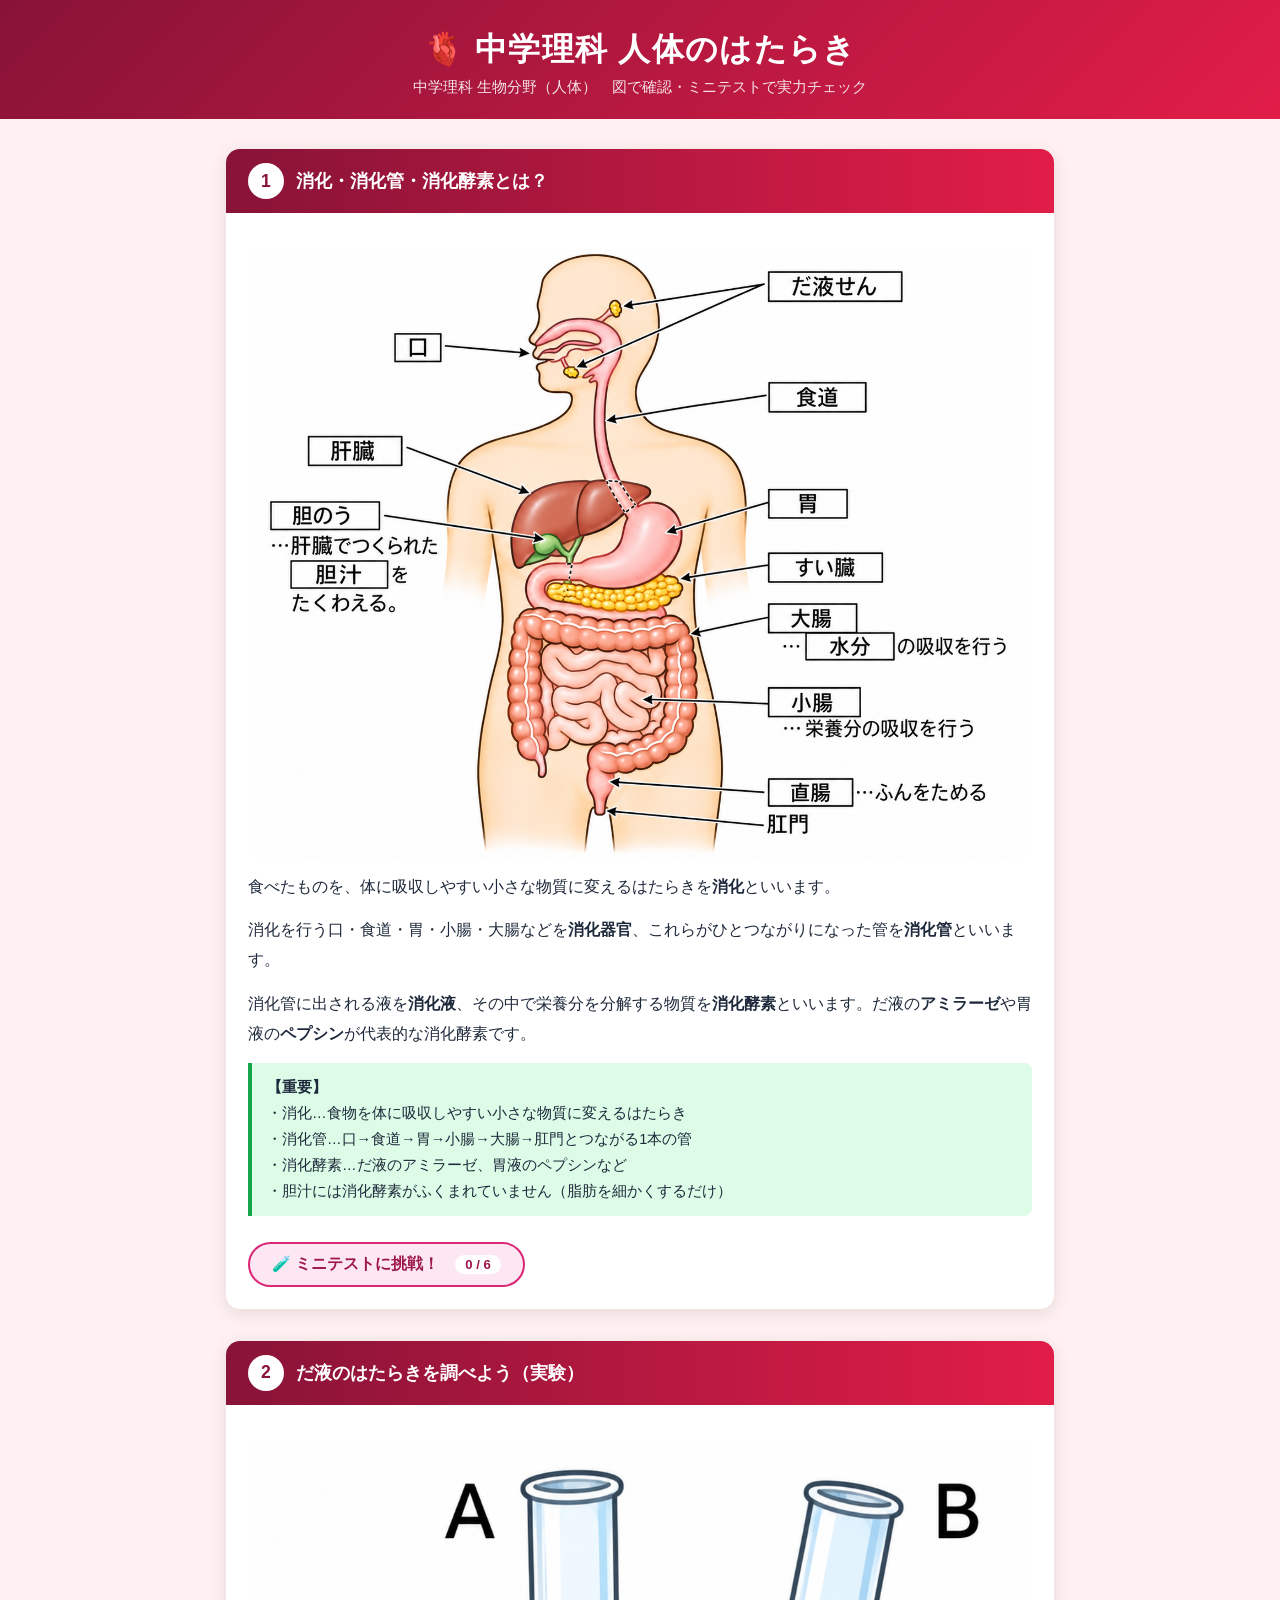
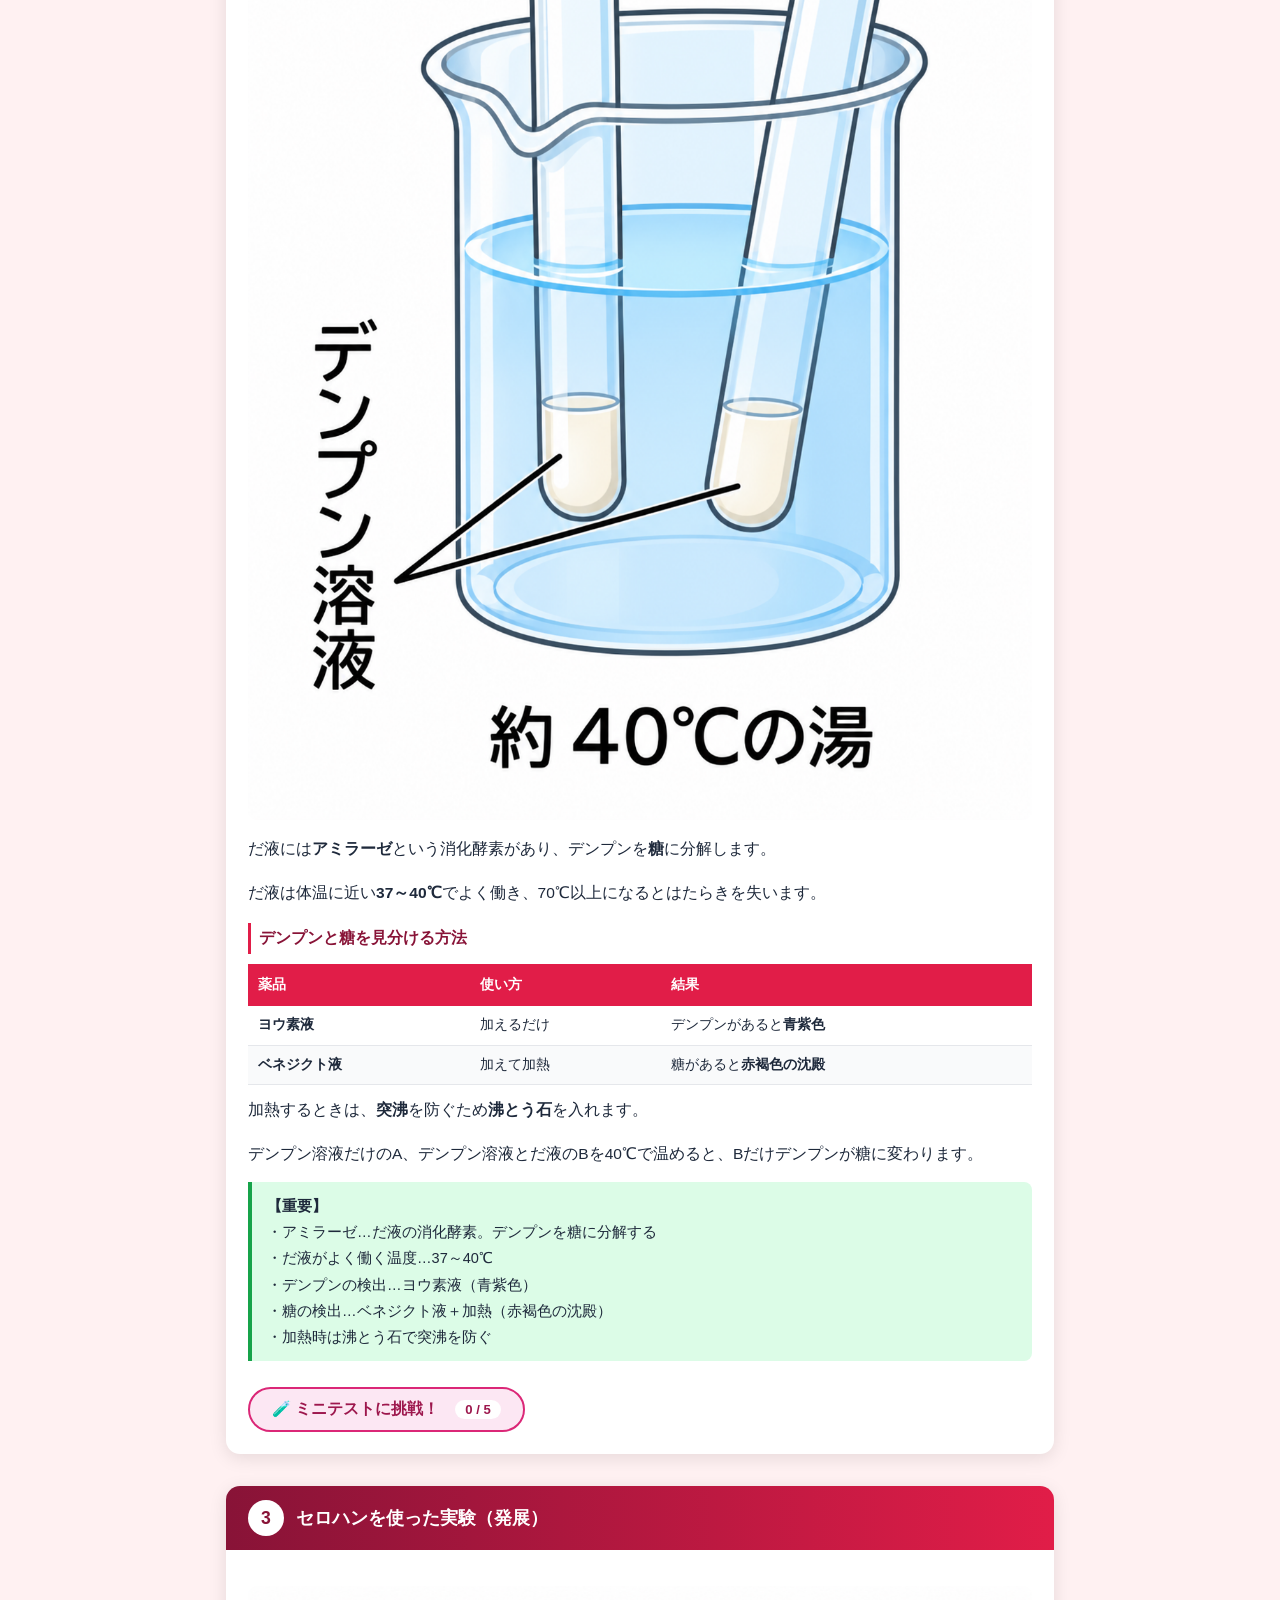
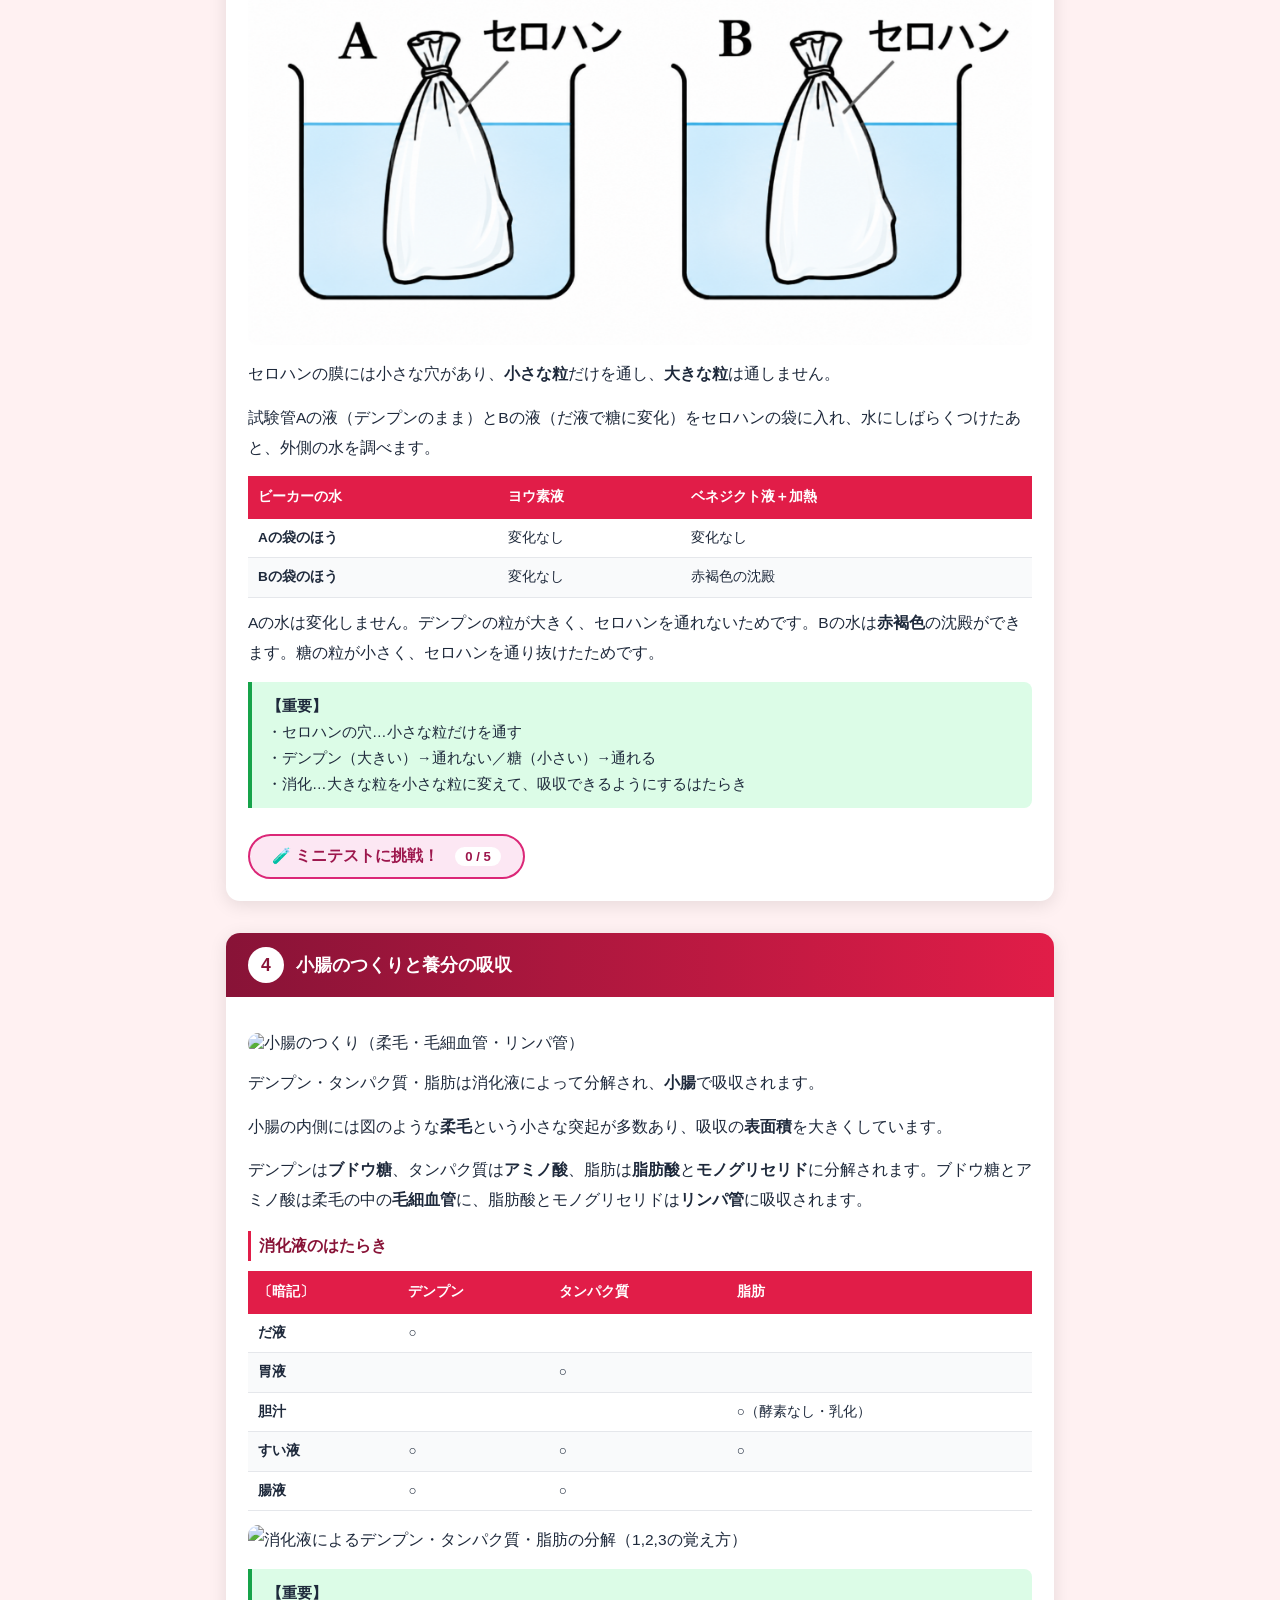
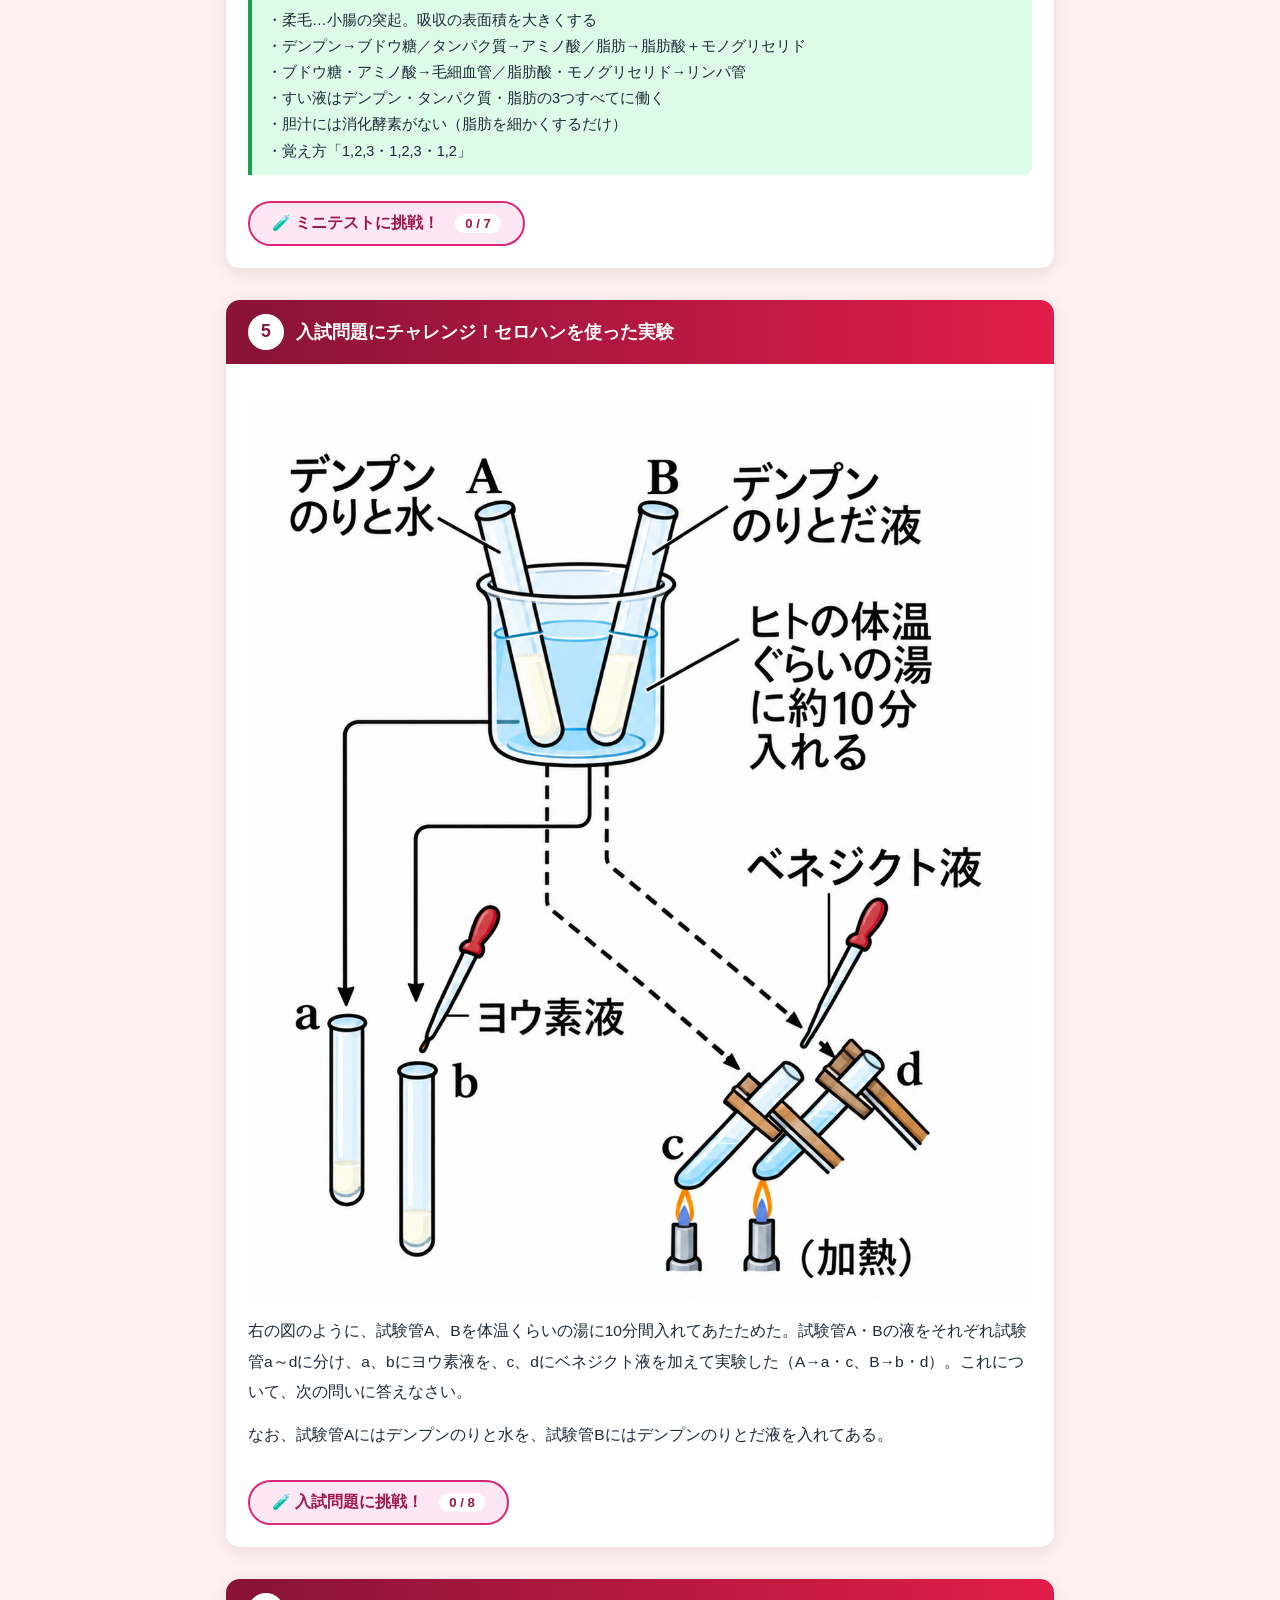
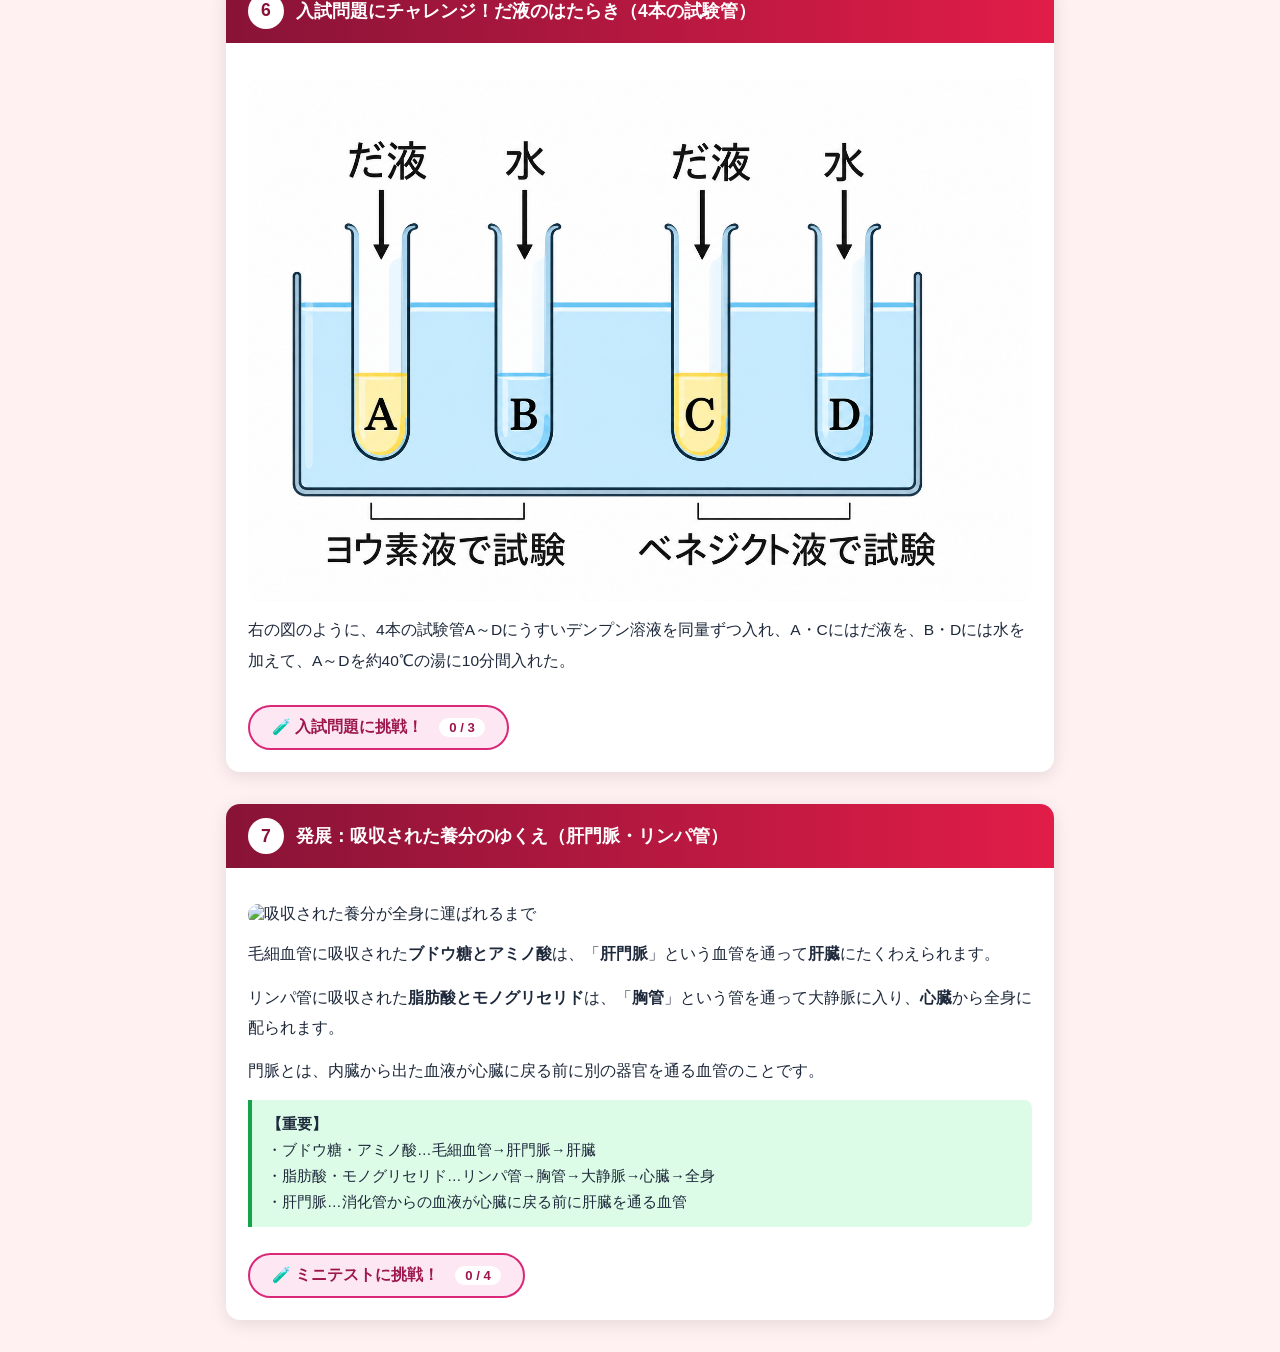
==== commit 3121e854: "Add files via upload" ====
--- a/jintai_ch01.html
+++ b/jintai_ch01.html
@@ -101,24 +101,22 @@
   </div>
   <div class="unit-body">
     <div class="exp-img"><img src="shoukakan1.png" alt="ヒトの消化器官" style="max-width:100%;border-radius:10px;margin:10px auto;display:block;"></div>
-    <div class="exp-text"><p>私たちが食べた食物には、体を動かすための栄養分がふくまれています。しかし、そのままでは分子が大きすぎて、体の中に吸収することができません。そこで、食物を細かく分解し、体に吸収しやすい小さな物質に変えるはたらきを「<b>消化</b>」といいます。</p>
-<p>消化を行う器官を「<b>消化器官</b>」といい、口・食道・胃・小腸・大腸などがあります。これらの器官が一本の長い管のようにつながったものを「<b>消化管</b>」といい、口→食道→胃→小腸→大腸→肛門の順につながっています。</p>
-<p>消化液せんでつくられ、消化管に分泌される液を「<b>消化液</b>」といいます。だ液・胃液・胆汁・すい液・腸液などがあります。</p>
-<p>消化液の中で、栄養分を分解するはたらきをもつ物質を「<b>消化酵素</b>」といいます。だ液にふくまれる<b>アミラーゼ</b>や、胃液にふくまれる<b>ペプシン</b>などが消化酵素です。消化酵素は決まった物質にだけ働き、はたらいたあとも自分自身は変化しないという特ちょうがあります。</p>
-<div class="warn-box"><b>⚠️ 注意しよう！</b><br>
-消化液の中でも、肝臓でつくられる「<b>胆汁</b>」には<b>消化酵素がふくまれていません</b>。胆汁は脂肪を細かい粒にして、消化酵素が働きやすくする役割をもっています。</div>
-<div class="pt-box"><b>★ 覚えよう！</b><br>
-消化管 …… 口→食道→胃→小腸→大腸→肛門とつながる1本の管<br>
-消化液 …… だ液・胃液・胆汁・すい液・腸液など<br>
-消化酵素 …… だ液のアミラーゼ、胃液のペプシンなど。特定の物質だけを分解する</div>
+    <div class="exp-text"><p>食べたものを、体に吸収しやすい小さな物質に変えるはたらきを<b>消化</b>といいます。</p>
+<p>消化を行う口・食道・胃・小腸・大腸などを<b>消化器官</b>、これらがひとつながりになった管を<b>消化管</b>といいます。</p>
+<p>消化管に出される液を<b>消化液</b>、その中で栄養分を分解する物質を<b>消化酵素</b>といいます。だ液の<b>アミラーゼ</b>や胃液の<b>ペプシン</b>が代表的な消化酵素です。</p>
+<div class="pt-box"><b>【重要】</b><br>
+・消化…食物を体に吸収しやすい小さな物質に変えるはたらき<br>
+・消化管…口→食道→胃→小腸→大腸→肛門とつながる1本の管<br>
+・消化酵素…だ液のアミラーゼ、胃液のペプシンなど<br>
+・胆汁には消化酵素がふくまれていません（脂肪を細かくするだけ）</div>
 </div>
     <div class="kw-list"></div>
     <button class="mini-btn" onclick="toggleMini('mt1')">
       🧪 ミニテストに挑戦！
-      <span id="mini-badge-mt1" style="background:#fff;color:var(--pink-d);border-radius:12px;padding:2px 10px;font-size:.82rem;margin-left:8px;">0 / 5</span>
+      <span id="mini-badge-mt1" style="background:#fff;color:var(--pink-d);border-radius:12px;padding:2px 10px;font-size:.82rem;margin-left:8px;">0 / 6</span>
     </button>
     <div class="mini-section" id="mini_mt1">
-      <div class="mini-score-row" id="pips_mt1"><div class="mini-score-pip" id="pip_mt1_1"></div><div class="mini-score-pip" id="pip_mt1_2"></div><div class="mini-score-pip" id="pip_mt1_3"></div><div class="mini-score-pip" id="pip_mt1_4"></div><div class="mini-score-pip" id="pip_mt1_5"></div></div>
+      <div class="mini-score-row" id="pips_mt1"><div class="mini-score-pip" id="pip_mt1_1"></div><div class="mini-score-pip" id="pip_mt1_2"></div><div class="mini-score-pip" id="pip_mt1_3"></div><div class="mini-score-pip" id="pip_mt1_4"></div><div class="mini-score-pip" id="pip_mt1_5"></div><div class="mini-score-pip" id="pip_mt1_6"></div></div>
       <div class="q-block" id="qblock_mt1_q1">
   <h4>Q1. 文中の①〜⑤に当てはまる語句を語群から選んで入れよう。</h4>
   <p style="font-size:.88rem;color:#555;margin-bottom:6px;">食物を体に吸収しやすい小さな物質に変えるはたらきを①という。①を行う器官を②といい、これらがひとつながりになった管を③という。①を行うために分泌される液を④、④の中で栄養分を分解するはたらきをもつ物質を⑤という。</p>
@@ -181,6 +179,31 @@
   <div class="fb-msg" id="fb_mt1_q5"></div>
   <div class="msample" id="samp_mt1_q5">正解: イ：胃液　胃液にふくまれるペプシンは、タンパク質を分解します。</div>
 </div>
+<div class="q-block" id="qblock_mt1_q6">
+  <h4>Q6. 消化器官の図の①〜⑫に当てはまる語句を語群から選んで入れよう。</h4>
+  <div class="exp-img"><img src="shoukakan2.png" alt="ヒトの消化器官（番号あて）" style="max-width:100%;border-radius:10px;margin:6px auto 10px;display:block;"></div>
+  <div class="mchips" id="chips_mt1_q6"></div>
+  <div class="mdz-row">
+    <span class="mdz-label">①</span><span class="mdz" id="mdz_mt1_q6_0" onclick="returnChip('mt1',6,0)">&nbsp;</span>
+    <span class="mdz-label">②</span><span class="mdz" id="mdz_mt1_q6_1" onclick="returnChip('mt1',6,1)">&nbsp;</span>
+    <span class="mdz-label">③</span><span class="mdz" id="mdz_mt1_q6_2" onclick="returnChip('mt1',6,2)">&nbsp;</span>
+    <span class="mdz-label">④</span><span class="mdz" id="mdz_mt1_q6_3" onclick="returnChip('mt1',6,3)">&nbsp;</span>
+    <span class="mdz-label">⑤</span><span class="mdz" id="mdz_mt1_q6_4" onclick="returnChip('mt1',6,4)">&nbsp;</span>
+    <span class="mdz-label">⑥</span><span class="mdz" id="mdz_mt1_q6_5" onclick="returnChip('mt1',6,5)">&nbsp;</span>
+    <span class="mdz-label">⑦</span><span class="mdz" id="mdz_mt1_q6_6" onclick="returnChip('mt1',6,6)">&nbsp;</span>
+    <span class="mdz-label">⑧</span><span class="mdz" id="mdz_mt1_q6_7" onclick="returnChip('mt1',6,7)">&nbsp;</span>
+    <span class="mdz-label">⑨</span><span class="mdz" id="mdz_mt1_q6_8" onclick="returnChip('mt1',6,8)">&nbsp;</span>
+    <span class="mdz-label">⑩</span><span class="mdz" id="mdz_mt1_q6_9" onclick="returnChip('mt1',6,9)">&nbsp;</span>
+    <span class="mdz-label">⑪</span><span class="mdz" id="mdz_mt1_q6_10" onclick="returnChip('mt1',6,10)">&nbsp;</span>
+    <span class="mdz-label">⑫</span><span class="mdz" id="mdz_mt1_q6_11" onclick="returnChip('mt1',6,11)">&nbsp;</span>
+  </div>
+  <div class="btn-row">
+    <button class="check-btn" onclick="checkMiniBank('mt1',6)">✔ 答え合わせ</button>
+    <button class="sample-btn" onclick="showSample('mt1',6)">💡 答えを見る</button>
+  </div>
+  <div class="fb-msg" id="fb_mt1_q6"></div>
+  <div class="msample" id="samp_mt1_q6">答え: ①=口 / ②=だ液せん / ③=食道 / ④=胃 / ⑤=すい臓 / ⑥=大腸 / ⑦=水分 / ⑧=小腸 / ⑨=直腸 / ⑩=胆汁 / ⑪=胆のう / ⑫=肝臓</div>
+</div>
       <div class="pass-banner" id="pass_mt1">🎉 この単元クリア！すばらしい！ 🎉</div>
     </div>
   </div>
@@ -193,23 +216,24 @@
   </div>
   <div class="unit-body">
     <div class="exp-img"><img src="daeki1.png" alt="だ液のはたらきを調べる実験" style="max-width:100%;border-radius:10px;margin:10px auto;display:block;"></div>
-    <div class="exp-text"><p>だ液には消化酵素の<b>アミラーゼ</b>がふくまれています。アミラーゼは、デンプンを<b>糖</b>に分解するはたらきをもっています。</p>
-<p>だ液は、体温に近い<b>37～40℃</b>くらいのときにもっともよく働きます。反対に、70℃以上の高温になると、アミラーゼの成分であるタンパク質のつくりがこわれてしまい、はたらきません。（いちど高温でこわれたタンパク質は、温度を下げてもはたらきが戻りません）</p>
+    <div class="exp-text"><p>だ液には<b>アミラーゼ</b>という消化酵素があり、デンプンを<b>糖</b>に分解します。</p>
+<p>だ液は体温に近い<b>37～40℃</b>でよく働き、70℃以上になるとはたらきを失います。</p>
 <h3>デンプンと糖を見分ける方法</h3>
 <table class="exp-tbl">
 <thead><tr><th>薬品</th><th>使い方</th><th>結果</th></tr></thead>
 <tbody>
-<tr><td class="nc">ヨウ素液</td><td>液体に加えるだけ</td><td>デンプンがあると<b>青紫色</b>に変化する</td></tr>
-<tr><td class="nc">ベネジクト液</td><td>液体に加えて加熱する</td><td>糖があると<b>赤褐色の沈殿</b>ができる</td></tr>
+<tr><td class="nc">ヨウ素液</td><td>加えるだけ</td><td>デンプンがあると<b>青紫色</b></td></tr>
+<tr><td class="nc">ベネジクト液</td><td>加えて加熱</td><td>糖があると<b>赤褐色の沈殿</b></td></tr>
 </tbody>
 </table>
-<div class="memo-box">ベネジクト液を加熱するときは、液が急に沸騰して飛び散る「<b>突沸</b>」を防ぐため、必ず<b>沸とう石</b>を入れてから加熱します。</div>
-<p>【実験】試験管Aにはデンプン溶液のみ、試験管Bにはデンプン溶液とだ液を入れ、約40℃のお湯で十分に温めました。</p>
-<p>Bではだ液の中のアミラーゼが働くため、Bのデンプンはほとんど分解されて糖に変わっています。一方、だ液を加えていないAは、消化酵素が働かないため、デンプンのままです。</p>
-<div class="pt-box"><b>★ 覚えよう！</b><br>
-アミラーゼ …… だ液にふくまれる消化酵素。デンプンを糖に分解する<br>
-だ液は37～40℃でよく働き、70℃以上ではたらきません<br>
-デンプンの検出→ヨウ素液（青紫色）／糖の検出→ベネジクト液＋加熱（赤褐色の沈殿）</div>
+<p>加熱するときは、<b>突沸</b>を防ぐため<b>沸とう石</b>を入れます。</p>
+<p>デンプン溶液だけのA、デンプン溶液とだ液のBを40℃で温めると、Bだけデンプンが糖に変わります。</p>
+<div class="pt-box"><b>【重要】</b><br>
+・アミラーゼ…だ液の消化酵素。デンプンを糖に分解する<br>
+・だ液がよく働く温度…37～40℃<br>
+・デンプンの検出…ヨウ素液（青紫色）<br>
+・糖の検出…ベネジクト液＋加熱（赤褐色の沈殿）<br>
+・加熱時は沸とう石で突沸を防ぐ</div>
 </div>
     <div class="kw-list"></div>
     <button class="mini-btn" onclick="toggleMini('mt2')">
@@ -292,23 +316,20 @@
   </div>
   <div class="unit-body">
     <div class="exp-img"><img src="daekitoi2.png" alt="セロハンの袋を使った実験" style="max-width:100%;border-radius:10px;margin:10px auto;display:block;"></div>
-    <div class="exp-text"><p>前の単元の実験で、試験管Bのデンプンはだ液（アミラーゼ）によって糖に変わることがわかりました。では、デンプンの粒（分子）と、糖の粒（分子）は、どちらが大きいのでしょうか？それを確かめる、おもしろい実験を見てみましょう。</p>
-<p>「セロハン」という薄い膜には、目に見えないとても小さな穴がたくさんあいています。この穴には、<b>小さな</b>粒（分子）だけを通し、<b>大きな</b>粒（分子）は通さないという性質があります。</p>
-<p>試験管Aの中身（デンプンのまま）と、試験管Bの中身（だ液によって糖に変わったもの）を、それぞれセロハンの袋に入れて、ビーカーの水にしばらくつけておきます。そのあと、<b>ビーカー側の水</b>を取り出して調べます。</p>
+    <div class="exp-text"><p>セロハンの膜には小さな穴があり、<b>小さな粒</b>だけを通し、<b>大きな粒</b>は通しません。</p>
+<p>試験管Aの液（デンプンのまま）とBの液（だ液で糖に変化）をセロハンの袋に入れ、水にしばらくつけたあと、外側の水を調べます。</p>
 <table class="exp-tbl">
-<thead><tr><th>ビーカーの水</th><th>ヨウ素液を加える</th><th>ベネジクト液を加えて加熱</th></tr></thead>
+<thead><tr><th>ビーカーの水</th><th>ヨウ素液</th><th>ベネジクト液＋加熱</th></tr></thead>
 <tbody>
-<tr><td class="nc">Aの袋を入れたほう</td><td>変化なし</td><td>変化なし</td></tr>
-<tr><td class="nc">Bの袋を入れたほう</td><td>変化なし</td><td>赤褐色の沈殿ができる</td></tr>
+<tr><td class="nc">Aの袋のほう</td><td>変化なし</td><td>変化なし</td></tr>
+<tr><td class="nc">Bの袋のほう</td><td>変化なし</td><td>赤褐色の沈殿</td></tr>
 </tbody>
 </table>
-<p>Aの袋を入れたビーカーの水は、ヨウ素液・ベネジクト液のどちらを加えても変化がありませんでした。これは、<b>デンプン</b>の粒が大きすぎて、セロハンの穴を通れず、ビーカーの水の中に出てこられなかったからです。</p>
-<p>一方、Bの袋を入れたビーカーの水は、ベネジクト液を加えて加熱すると<b>赤褐色</b>の沈殿ができました。これは、だ液によって分解された<b>糖</b>の粒が小さいため、セロハンの穴を通り抜けて、ビーカーの水の中に出てきたからです。</p>
-<div class="pt-box"><b>★ 覚えよう！</b><br>
-セロハンの膜には小さな穴があり、小さな粒（分子）だけを通す<br>
-デンプンの粒は大きい → セロハンを通れない<br>
-糖（消化された物質）の粒は小さい → セロハンを通れる<br>
-消化とは、大きな粒を小さな粒に変えて、吸収できるようにするはたらき</div>
+<p>Aの水は変化しません。デンプンの粒が大きく、セロハンを通れないためです。Bの水は<b>赤褐色</b>の沈殿ができます。糖の粒が小さく、セロハンを通り抜けたためです。</p>
+<div class="pt-box"><b>【重要】</b><br>
+・セロハンの穴…小さな粒だけを通す<br>
+・デンプン（大きい）→通れない／糖（小さい）→通れる<br>
+・消化…大きな粒を小さな粒に変えて、吸収できるようにするはたらき</div>
 </div>
     <div class="kw-list"></div>
     <button class="mini-btn" onclick="toggleMini('mt3')">
@@ -390,10 +411,11 @@
     <h2>小腸のつくりと養分の吸収</h2>
   </div>
   <div class="unit-body">
-    <div class="exp-text"><p>デンプン（炭水化物）、タンパク質、脂肪は、消化管を通る間に消化液によって細かく分解され、最終的に<b>小腸</b>で吸収されます。</p>
-<p>小腸の内側のかべには、<b>柔毛</b>という小さな突起がたくさんあります。柔毛があることで、栄養分を吸収するための<b>表面積</b>が非常に大きくなり、効率よく養分を吸収できます。</p>
-<p>デンプンは最終的に<b>ブドウ糖</b>に、タンパク質は<b>アミノ酸</b>に、脂肪は<b>脂肪酸</b>と<b>モノグリセリド</b>（グリセリン）に分解されて、柔毛から吸収されます。</p>
-<h3>消化液のはたらき（暗記）</h3>
+    <div class="exp-img"><img src="shouchou1.png" alt="小腸のつくり（柔毛・毛細血管・リンパ管）" style="max-width:100%;border-radius:10px;margin:10px auto;display:block;"></div>
+    <div class="exp-text"><p>デンプン・タンパク質・脂肪は消化液によって分解され、<b>小腸</b>で吸収されます。</p>
+<p>小腸の内側には図のような<b>柔毛</b>という小さな突起が多数あり、吸収の<b>表面積</b>を大きくしています。</p>
+<p>デンプンは<b>ブドウ糖</b>、タンパク質は<b>アミノ酸</b>、脂肪は<b>脂肪酸</b>と<b>モノグリセリド</b>に分解されます。ブドウ糖とアミノ酸は柔毛の中の<b>毛細血管</b>に、脂肪酸とモノグリセリドは<b>リンパ管</b>に吸収されます。</p>
+<h3>消化液のはたらき</h3>
 <table class="exp-tbl">
 <thead><tr><th>〔暗記〕</th><th>デンプン</th><th>タンパク質</th><th>脂肪</th></tr></thead>
 <tbody>
@@ -404,21 +426,22 @@
 <tr><td class="nc">腸液</td><td>○</td><td>○</td><td></td></tr>
 </tbody>
 </table>
-<div class="memo-box">たての合計は「デンプン3・タンパク質3・脂肪2」→「1,2,3・1,2,3・1,2」と覚えましょう。</div>
-<div class="warn-box"><b>⚠️ 注意しよう！</b><br>
-<b>すい液</b>は、デンプン・タンパク質・脂肪の3つすべてに働くことができる、とても優秀な消化液です。</div>
-<div class="pt-box"><b>★ 覚えよう！</b><br>
-柔毛 …… 小腸の内側にある小さな突起。吸収の表面積を大きくする<br>
-デンプン→ブドウ糖／タンパク質→アミノ酸／脂肪→脂肪酸＋モノグリセリド<br>
-すい液は デンプン・タンパク質・脂肪 の3つすべてに働く</div>
+<div class="exp-img"><img src="shouchou7.png" alt="消化液によるデンプン・タンパク質・脂肪の分解（1,2,3の覚え方）" style="max-width:100%;border-radius:10px;margin:10px auto;display:block;"></div>
+<div class="pt-box"><b>【重要】</b><br>
+・柔毛…小腸の突起。吸収の表面積を大きくする<br>
+・デンプン→ブドウ糖／タンパク質→アミノ酸／脂肪→脂肪酸＋モノグリセリド<br>
+・ブドウ糖・アミノ酸→毛細血管／脂肪酸・モノグリセリド→リンパ管<br>
+・すい液はデンプン・タンパク質・脂肪の3つすべてに働く<br>
+・胆汁には消化酵素がない（脂肪を細かくするだけ）<br>
+・覚え方「1,2,3・1,2,3・1,2」</div>
 </div>
     <div class="kw-list"></div>
     <button class="mini-btn" onclick="toggleMini('mt4')">
       🧪 ミニテストに挑戦！
-      <span id="mini-badge-mt4" style="background:#fff;color:var(--pink-d);border-radius:12px;padding:2px 10px;font-size:.82rem;margin-left:8px;">0 / 5</span>
+      <span id="mini-badge-mt4" style="background:#fff;color:var(--pink-d);border-radius:12px;padding:2px 10px;font-size:.82rem;margin-left:8px;">0 / 7</span>
     </button>
     <div class="mini-section" id="mini_mt4">
-      <div class="mini-score-row" id="pips_mt4"><div class="mini-score-pip" id="pip_mt4_1"></div><div class="mini-score-pip" id="pip_mt4_2"></div><div class="mini-score-pip" id="pip_mt4_3"></div><div class="mini-score-pip" id="pip_mt4_4"></div><div class="mini-score-pip" id="pip_mt4_5"></div></div>
+      <div class="mini-score-row" id="pips_mt4"><div class="mini-score-pip" id="pip_mt4_1"></div><div class="mini-score-pip" id="pip_mt4_2"></div><div class="mini-score-pip" id="pip_mt4_3"></div><div class="mini-score-pip" id="pip_mt4_4"></div><div class="mini-score-pip" id="pip_mt4_5"></div><div class="mini-score-pip" id="pip_mt4_6"></div><div class="mini-score-pip" id="pip_mt4_7"></div></div>
       <div class="q-block" id="qblock_mt4_q1">
   <h4>Q1. 文中の①〜⑤に当てはまる語句を語群から選んで入れよう。</h4>
   <p style="font-size:.88rem;color:#555;margin-bottom:6px;">小腸の内側には①という突起があり、吸収の②を大きくしている。デンプンは③に、タンパク質は④に、脂肪は⑤とモノグリセリドに分解されて吸収される。</p>
@@ -481,6 +504,47 @@
   <div class="fb-msg" id="fb_mt4_q5"></div>
   <div class="msample" id="samp_mt4_q5">正解: イ：脂肪酸とモノグリセリド　脂肪は脂肪酸とモノグリセリド（グリセリン）に分解されます。</div>
 </div>
+<div class="q-block" id="qblock_mt4_q6">
+  <h4>Q6. 小腸のつくりの図の①〜⑤に当てはまる語句を語群から選んで入れよう。</h4>
+  <div class="exp-img"><img src="shouchou2.png" alt="小腸のつくり（番号あて）" style="max-width:100%;border-radius:10px;margin:6px auto 10px;display:block;"></div>
+  <div class="mchips" id="chips_mt4_q6"></div>
+  <div class="mdz-row">
+    <span class="mdz-label">①</span><span class="mdz" id="mdz_mt4_q6_0" onclick="returnChip('mt4',6,0)">&nbsp;</span>
+    <span class="mdz-label">②</span><span class="mdz" id="mdz_mt4_q6_1" onclick="returnChip('mt4',6,1)">&nbsp;</span>
+    <span class="mdz-label">③</span><span class="mdz" id="mdz_mt4_q6_2" onclick="returnChip('mt4',6,2)">&nbsp;</span>
+    <span class="mdz-label">④</span><span class="mdz" id="mdz_mt4_q6_3" onclick="returnChip('mt4',6,3)">&nbsp;</span>
+    <span class="mdz-label">⑤</span><span class="mdz" id="mdz_mt4_q6_4" onclick="returnChip('mt4',6,4)">&nbsp;</span>
+  </div>
+  <div class="btn-row">
+    <button class="check-btn" onclick="checkMiniBank('mt4',6)">✔ 答え合わせ</button>
+    <button class="sample-btn" onclick="showSample('mt4',6)">💡 答えを見る</button>
+  </div>
+  <div class="fb-msg" id="fb_mt4_q6"></div>
+  <div class="msample" id="samp_mt4_q6">答え: ①=柔毛 / ②=毛細血管 / ③=リンパ管 / ④=柔毛 / ⑤=表面積</div>
+</div>
+<div class="q-block" id="qblock_mt4_q7">
+  <h4>Q7. 消化液のはたらきの図の①〜⑩に当てはまる語句を語群から選んで入れよう。</h4>
+  <div class="exp-img"><img src="shouchou6.png" alt="消化液によるデンプン・タンパク質・脂肪の分解（番号あて）" style="max-width:100%;border-radius:10px;margin:6px auto 10px;display:block;"></div>
+  <div class="mchips" id="chips_mt4_q7"></div>
+  <div class="mdz-row">
+    <span class="mdz-label">①</span><span class="mdz" id="mdz_mt4_q7_0" onclick="returnChip('mt4',7,0)">&nbsp;</span>
+    <span class="mdz-label">②</span><span class="mdz" id="mdz_mt4_q7_1" onclick="returnChip('mt4',7,1)">&nbsp;</span>
+    <span class="mdz-label">③</span><span class="mdz" id="mdz_mt4_q7_2" onclick="returnChip('mt4',7,2)">&nbsp;</span>
+    <span class="mdz-label">④</span><span class="mdz" id="mdz_mt4_q7_3" onclick="returnChip('mt4',7,3)">&nbsp;</span>
+    <span class="mdz-label">⑤</span><span class="mdz" id="mdz_mt4_q7_4" onclick="returnChip('mt4',7,4)">&nbsp;</span>
+    <span class="mdz-label">⑥</span><span class="mdz" id="mdz_mt4_q7_5" onclick="returnChip('mt4',7,5)">&nbsp;</span>
+    <span class="mdz-label">⑦</span><span class="mdz" id="mdz_mt4_q7_6" onclick="returnChip('mt4',7,6)">&nbsp;</span>
+    <span class="mdz-label">⑧</span><span class="mdz" id="mdz_mt4_q7_7" onclick="returnChip('mt4',7,7)">&nbsp;</span>
+    <span class="mdz-label">⑨</span><span class="mdz" id="mdz_mt4_q7_8" onclick="returnChip('mt4',7,8)">&nbsp;</span>
+    <span class="mdz-label">⑩</span><span class="mdz" id="mdz_mt4_q7_9" onclick="returnChip('mt4',7,9)">&nbsp;</span>
+  </div>
+  <div class="btn-row">
+    <button class="check-btn" onclick="checkMiniBank('mt4',7)">✔ 答え合わせ</button>
+    <button class="sample-btn" onclick="showSample('mt4',7)">💡 答えを見る</button>
+  </div>
+  <div class="fb-msg" id="fb_mt4_q7"></div>
+  <div class="msample" id="samp_mt4_q7">答え: ①=デンプン / ②=たんぱく質 / ③=脂肪 / ④=アミラーゼ / ⑤=ペプシン / ⑥=ブドウ糖 / ⑦=アミノ酸 / ⑧=脂肪酸 / ⑨=モノグリセリド / ⑩=消化酵素</div>
+</div>
       <div class="pass-banner" id="pass_mt4">🎉 この単元クリア！すばらしい！ 🎉</div>
     </div>
   </div>
@@ -661,6 +725,99 @@
   </div>
 </div>
 
+<div class="unit-card" id="card_mt7">
+  <div class="unit-header">
+    <div class="unit-num">7</div>
+    <h2>発展：吸収された養分のゆくえ（肝門脈・リンパ管）</h2>
+  </div>
+  <div class="unit-body">
+    <div class="exp-img"><img src="shouchou3.png" alt="吸収された養分が全身に運ばれるまで" style="max-width:100%;border-radius:10px;margin:10px auto;display:block;"></div>
+    <div class="exp-text"><p>毛細血管に吸収された<b>ブドウ糖とアミノ酸</b>は、「<b>肝門脈</b>」という血管を通って<b>肝臓</b>にたくわえられます。</p>
+<p>リンパ管に吸収された<b>脂肪酸とモノグリセリド</b>は、「<b>胸管</b>」という管を通って大静脈に入り、<b>心臓</b>から全身に配られます。</p>
+<p>門脈とは、内臓から出た血液が心臓に戻る前に別の器官を通る血管のことです。</p>
+<div class="pt-box"><b>【重要】</b><br>
+・ブドウ糖・アミノ酸…毛細血管→肝門脈→肝臓<br>
+・脂肪酸・モノグリセリド…リンパ管→胸管→大静脈→心臓→全身<br>
+・肝門脈…消化管からの血液が心臓に戻る前に肝臓を通る血管</div>
+</div>
+    <div class="kw-list"></div>
+    <button class="mini-btn" onclick="toggleMini('mt7')">
+      🧪 ミニテストに挑戦！
+      <span id="mini-badge-mt7" style="background:#fff;color:var(--pink-d);border-radius:12px;padding:2px 10px;font-size:.82rem;margin-left:8px;">0 / 4</span>
+    </button>
+    <div class="mini-section" id="mini_mt7">
+      <div class="mini-score-row" id="pips_mt7"><div class="mini-score-pip" id="pip_mt7_1"></div><div class="mini-score-pip" id="pip_mt7_2"></div><div class="mini-score-pip" id="pip_mt7_3"></div><div class="mini-score-pip" id="pip_mt7_4"></div></div>
+
+<div class="q-block" id="qblock_mt7_q1">
+  <h4>Q1. 図の①〜⑮に当てはまる語句を語群から選んで入れよう。</h4>
+  <div class="exp-img"><img src="shouchou4.png" alt="吸収された養分が全身に運ばれるまで（番号あて）" style="max-width:100%;border-radius:10px;margin:6px auto 10px;display:block;"></div>
+  <div class="mchips" id="chips_mt7_q1"></div>
+  <div class="mdz-row">
+    <span class="mdz-label">①</span><span class="mdz" id="mdz_mt7_q1_0" onclick="returnChip('mt7',1,0)">&nbsp;</span>
+    <span class="mdz-label">②</span><span class="mdz" id="mdz_mt7_q1_1" onclick="returnChip('mt7',1,1)">&nbsp;</span>
+    <span class="mdz-label">③</span><span class="mdz" id="mdz_mt7_q1_2" onclick="returnChip('mt7',1,2)">&nbsp;</span>
+    <span class="mdz-label">④</span><span class="mdz" id="mdz_mt7_q1_3" onclick="returnChip('mt7',1,3)">&nbsp;</span>
+    <span class="mdz-label">⑤</span><span class="mdz" id="mdz_mt7_q1_4" onclick="returnChip('mt7',1,4)">&nbsp;</span>
+    <span class="mdz-label">⑥</span><span class="mdz" id="mdz_mt7_q1_5" onclick="returnChip('mt7',1,5)">&nbsp;</span>
+    <span class="mdz-label">⑦</span><span class="mdz" id="mdz_mt7_q1_6" onclick="returnChip('mt7',1,6)">&nbsp;</span>
+    <span class="mdz-label">⑧</span><span class="mdz" id="mdz_mt7_q1_7" onclick="returnChip('mt7',1,7)">&nbsp;</span>
+    <span class="mdz-label">⑨</span><span class="mdz" id="mdz_mt7_q1_8" onclick="returnChip('mt7',1,8)">&nbsp;</span>
+    <span class="mdz-label">⑩</span><span class="mdz" id="mdz_mt7_q1_9" onclick="returnChip('mt7',1,9)">&nbsp;</span>
+    <span class="mdz-label">⑪</span><span class="mdz" id="mdz_mt7_q1_10" onclick="returnChip('mt7',1,10)">&nbsp;</span>
+    <span class="mdz-label">⑫</span><span class="mdz" id="mdz_mt7_q1_11" onclick="returnChip('mt7',1,11)">&nbsp;</span>
+    <span class="mdz-label">⑬</span><span class="mdz" id="mdz_mt7_q1_12" onclick="returnChip('mt7',1,12)">&nbsp;</span>
+    <span class="mdz-label">⑭</span><span class="mdz" id="mdz_mt7_q1_13" onclick="returnChip('mt7',1,13)">&nbsp;</span>
+    <span class="mdz-label">⑮</span><span class="mdz" id="mdz_mt7_q1_14" onclick="returnChip('mt7',1,14)">&nbsp;</span>
+  </div>
+  <div class="btn-row">
+    <button class="check-btn" onclick="checkMiniBank('mt7',1)">✔ 答え合わせ</button>
+    <button class="sample-btn" onclick="showSample('mt7',1)">💡 答えを見る</button>
+  </div>
+  <div class="fb-msg" id="fb_mt7_q1"></div>
+  <div class="msample" id="samp_mt7_q1">答え: ①=ブドウ糖 / ②=アミノ酸 / ③=脂肪酸 / ④=モノグリセリド / ⑤=毛細血管 / ⑥=ブドウ糖 / ⑦=アミノ酸 / ⑧=肝門脈 / ⑨=肝臓 / ⑩=リンパ管 / ⑪=肝門脈 / ⑫=リンパ管 / ⑬=脂肪酸 / ⑭=モノグリセリド / ⑮=リンパ管</div>
+</div>
+
+<div class="q-block" id="qblock_mt7_q2">
+  <h4>Q2. ブドウ糖とアミノ酸は、毛細血管から何を通って肝臓に運ばれるか。</h4>
+  <div class="choice-list" id="choices_mt7_q2">
+    <button class="choice-btn" onclick="pick4('mt7',2,0,1,'mt7_q2')">ア：リンパ管</button>
+    <button class="choice-btn" onclick="pick4('mt7',2,1,1,'mt7_q2')">イ：肝門脈</button>
+    <button class="choice-btn" onclick="pick4('mt7',2,2,1,'mt7_q2')">ウ：胸管</button>
+    <button class="choice-btn" onclick="pick4('mt7',2,3,1,'mt7_q2')">エ：大静脈</button>
+  </div>
+  <div class="fb-msg" id="fb_mt7_q2"></div>
+  <div class="msample" id="samp_mt7_q2">正解: イ：肝門脈　ブドウ糖とアミノ酸は毛細血管から肝門脈を通り、肝臓にたくわえられます。</div>
+</div>
+
+<div class="q-block" id="qblock_mt7_q3">
+  <h4>Q3. 脂肪酸とモノグリセリドは、リンパ管からどこを通って心臓に運ばれるか。</h4>
+  <div class="choice-list" id="choices_mt7_q3">
+    <button class="choice-btn" onclick="pick4('mt7',3,0,1,'mt7_q3')">ア：肝門脈</button>
+    <button class="choice-btn" onclick="pick4('mt7',3,1,1,'mt7_q3')">イ：胸管から大静脈</button>
+    <button class="choice-btn" onclick="pick4('mt7',3,2,1,'mt7_q3')">ウ：動脈</button>
+    <button class="choice-btn" onclick="pick4('mt7',3,3,1,'mt7_q3')">エ：小腸から直接吸収</button>
+  </div>
+  <div class="fb-msg" id="fb_mt7_q3"></div>
+  <div class="msample" id="samp_mt7_q3">正解: イ：胸管から大静脈　リンパ管は胸管という太い管に集まり、大静脈に入って心臓に運ばれます。</div>
+</div>
+
+<div class="q-block" id="qblock_mt7_q4">
+  <h4>Q4. 肝門脈とはどのような血管か。</h4>
+  <div class="choice-list" id="choices_mt7_q4">
+    <button class="choice-btn" onclick="pick4('mt7',4,0,2,'mt7_q4')">ア：心臓から肺に向かう血管</button>
+    <button class="choice-btn" onclick="pick4('mt7',4,1,2,'mt7_q4')">イ：全身から心臓に直接戻る血管</button>
+    <button class="choice-btn" onclick="pick4('mt7',4,2,2,'mt7_q4')">ウ：消化管から出た血液が心臓に戻る前に肝臓を通る血管</button>
+    <button class="choice-btn" onclick="pick4('mt7',4,3,2,'mt7_q4')">エ：じん臓から尿を運ぶ管</button>
+  </div>
+  <div class="fb-msg" id="fb_mt7_q4"></div>
+  <div class="msample" id="samp_mt7_q4">正解: ウ：消化管から出た血液が心臓に戻る前に肝臓を通る血管　このように別の器官を通る血管を「門脈」といいます。</div>
+</div>
+
+      <div class="pass-banner" id="pass_mt7">🎉 この単元クリア！すばらしい！ 🎉</div>
+    </div>
+  </div>
+</div>
+
 </div><!-- /units -->
 
 <script>
@@ -672,12 +829,13 @@
 const miniTotal = {};
 const miniDone = {};
 
-miniScore['mt1'] = 0; miniTotal['mt1'] = 5; miniDone['mt1'] = [false, false, false, false, false];
+miniScore['mt1'] = 0; miniTotal['mt1'] = 6; miniDone['mt1'] = [false, false, false, false, false, false];
 miniScore['mt2'] = 0; miniTotal['mt2'] = 5; miniDone['mt2'] = [false, false, false, false, false];
 miniScore['mt3'] = 0; miniTotal['mt3'] = 5; miniDone['mt3'] = [false, false, false, false, false];
 miniScore['mt4'] = 0; miniTotal['mt4'] = 5; miniDone['mt4'] = [false, false, false, false, false];
 miniScore['mt5'] = 0; miniTotal['mt5'] = 8; miniDone['mt5'] = [false, false, false, false, false, false, false, false];
 miniScore['mt6'] = 0; miniTotal['mt6'] = 3; miniDone['mt6'] = [false, false, false];
+miniScore['mt7'] = 0; miniTotal['mt7'] = 4; miniDone['mt7'] = [false, false, false, false];
 
 
 // ============================================================
@@ -935,9 +1093,13 @@
 // ============================================================
 
 initMiniBank('mt1',1,["消化", "消化器官", "消化管", "消化液", "消化酵素"],["消化", "消化器官", "消化管", "消化液", "消化酵素"],[]);
+initMiniBank('mt1',6,["口", "だ液せん", "食道", "胃", "すい臓", "大腸", "水分", "小腸", "直腸", "胆汁", "胆のう", "肝臓"],["口", "だ液せん", "食道", "胃", "すい臓", "大腸", "水分", "小腸", "直腸", "胆汁", "胆のう", "肝臓"],[]);
 initMiniBank('mt2',1,["アミラーゼ", "糖", "ヨウ素液", "ベネジクト液", "沸とう石"],["アミラーゼ", "糖", "ヨウ素液", "ベネジクト液", "沸とう石"],[]);
 initMiniBank('mt3',1,["小さ", "大き", "デンプン", "糖", "赤褐色"],["小さ", "大き", "デンプン", "糖", "赤褐色"],[]);
 initMiniBank('mt4',1,["柔毛", "表面積", "ブドウ糖", "アミノ酸", "脂肪酸"],["柔毛", "表面積", "ブドウ糖", "アミノ酸", "脂肪酸"],[]);
+initMiniBank('mt4',6,["柔毛", "毛細血管", "リンパ管", "柔毛", "表面積"],["柔毛", "毛細血管", "リンパ管", "柔毛", "表面積"],[]);
+initMiniBank('mt4',7,["デンプン", "たんぱく質", "脂肪", "アミラーゼ", "ペプシン", "ブドウ糖", "アミノ酸", "脂肪酸", "モノグリセリド", "消化酵素"],["デンプン", "たんぱく質", "脂肪", "アミラーゼ", "ペプシン", "ブドウ糖", "アミノ酸", "脂肪酸", "モノグリセリド", "消化酵素"],[]);
+initMiniBank('mt7',1,["ブドウ糖", "アミノ酸", "脂肪酸", "モノグリセリド", "毛細血管", "ブドウ糖", "アミノ酸", "肝門脈", "肝臓", "リンパ管", "肝門脈", "リンパ管", "脂肪酸", "モノグリセリド", "リンパ管"],["ブドウ糖", "アミノ酸", "脂肪酸", "モノグリセリド", "毛細血管", "ブドウ糖", "アミノ酸", "肝門脈", "肝臓", "リンパ管", "肝門脈", "リンパ管", "脂肪酸", "モノグリセリド", "リンパ管"],[]);
 
 </script>
 
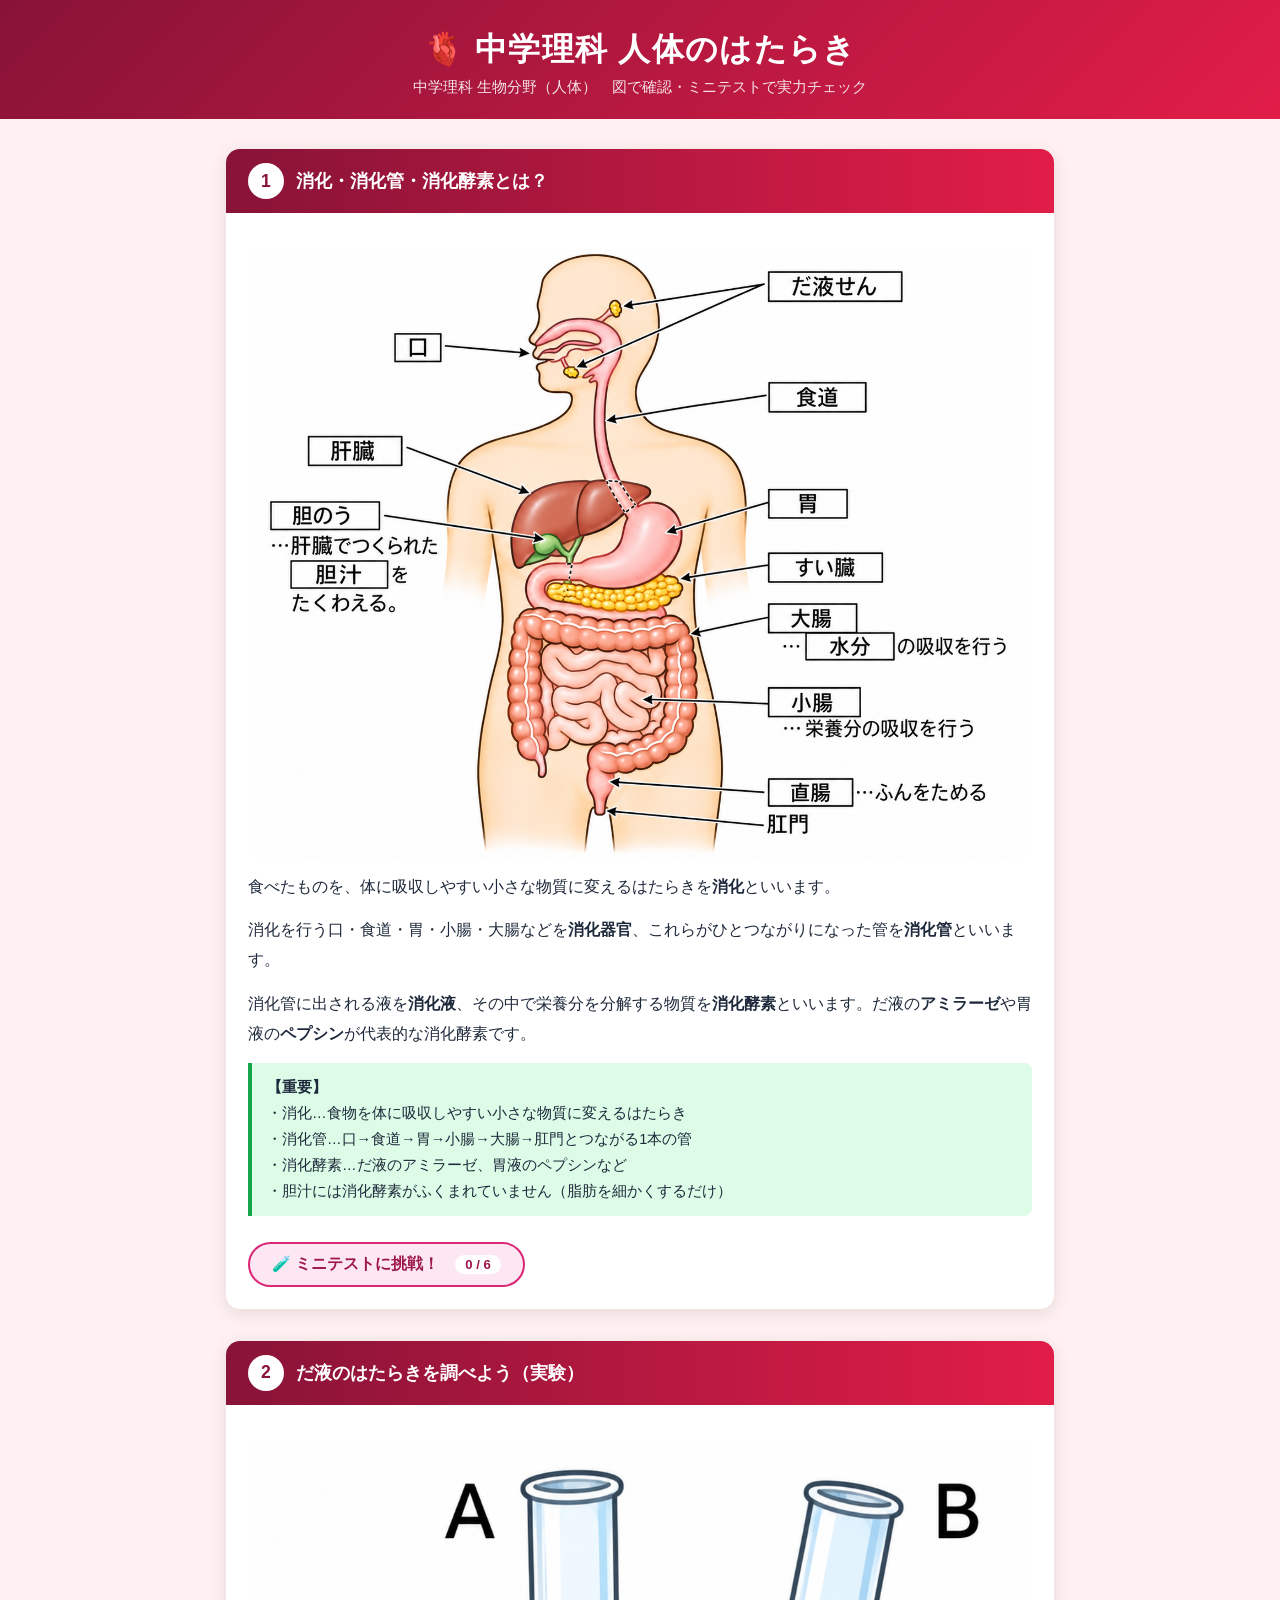
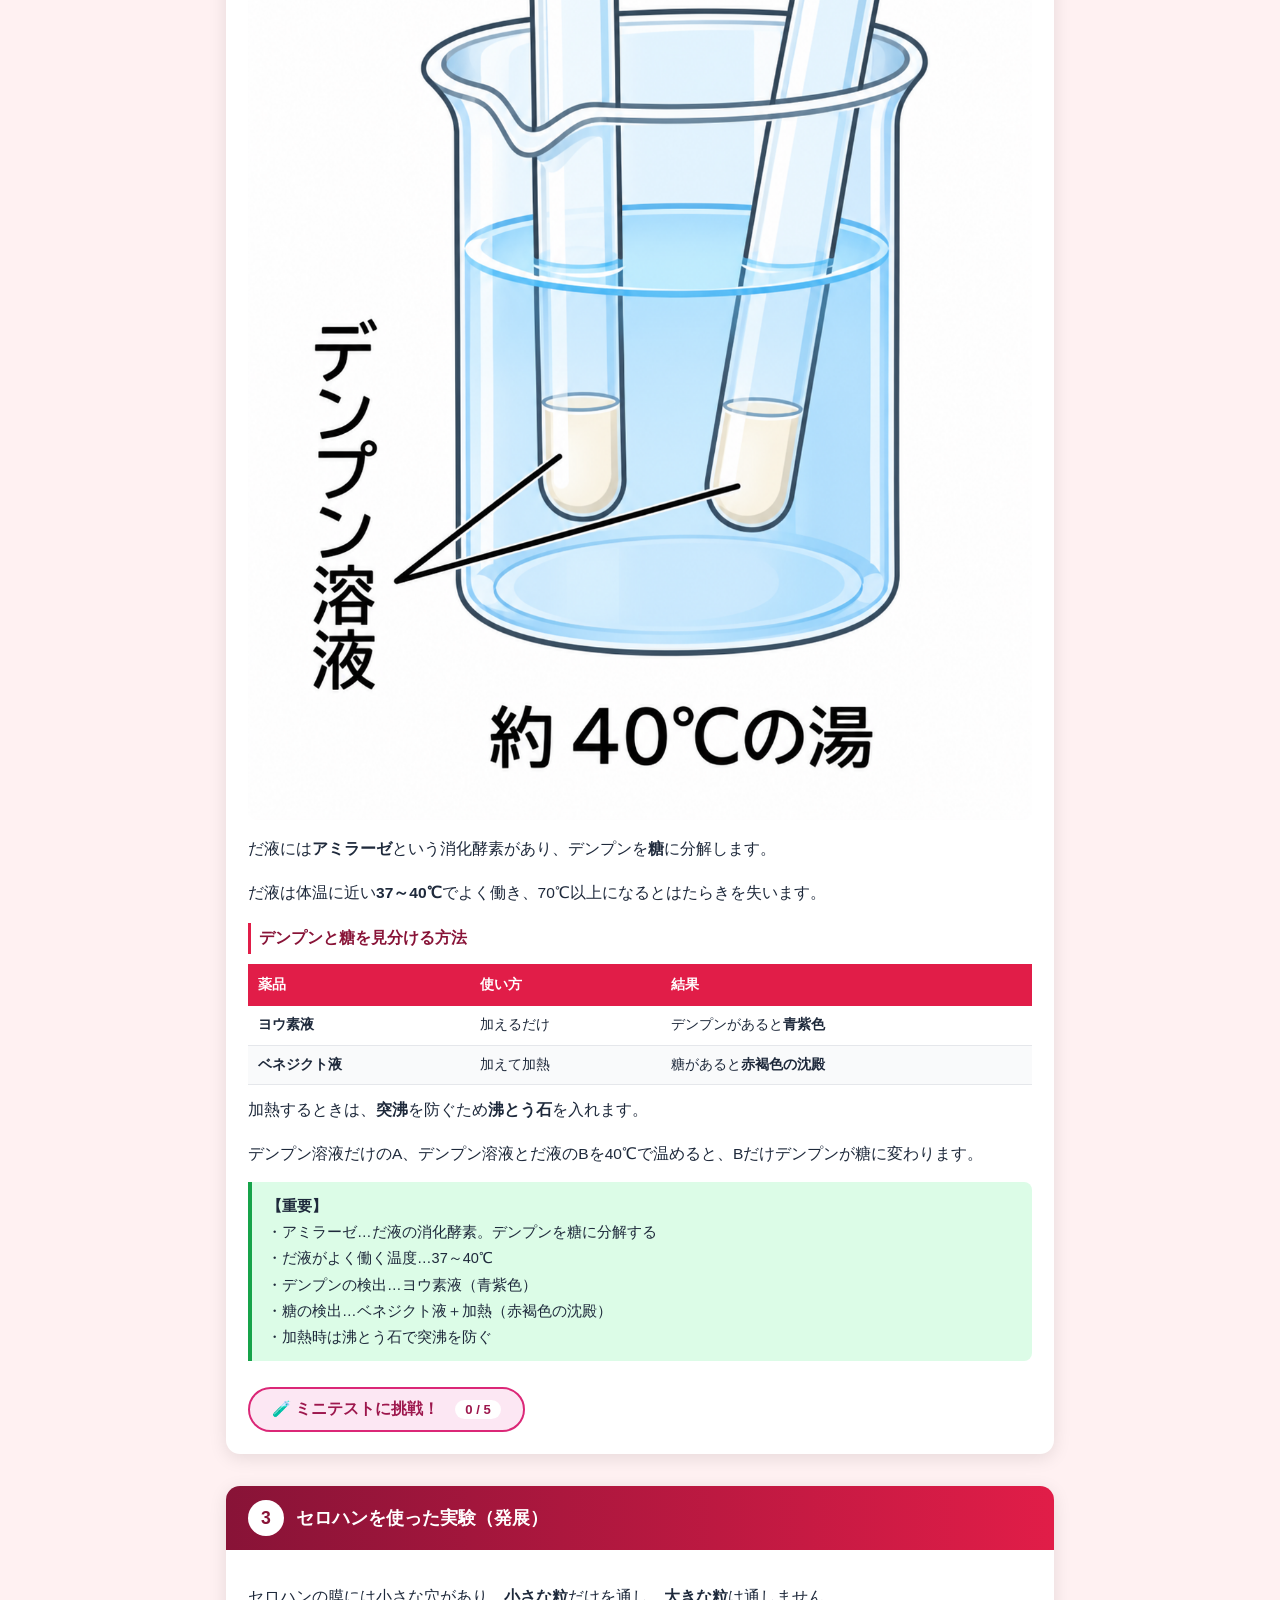
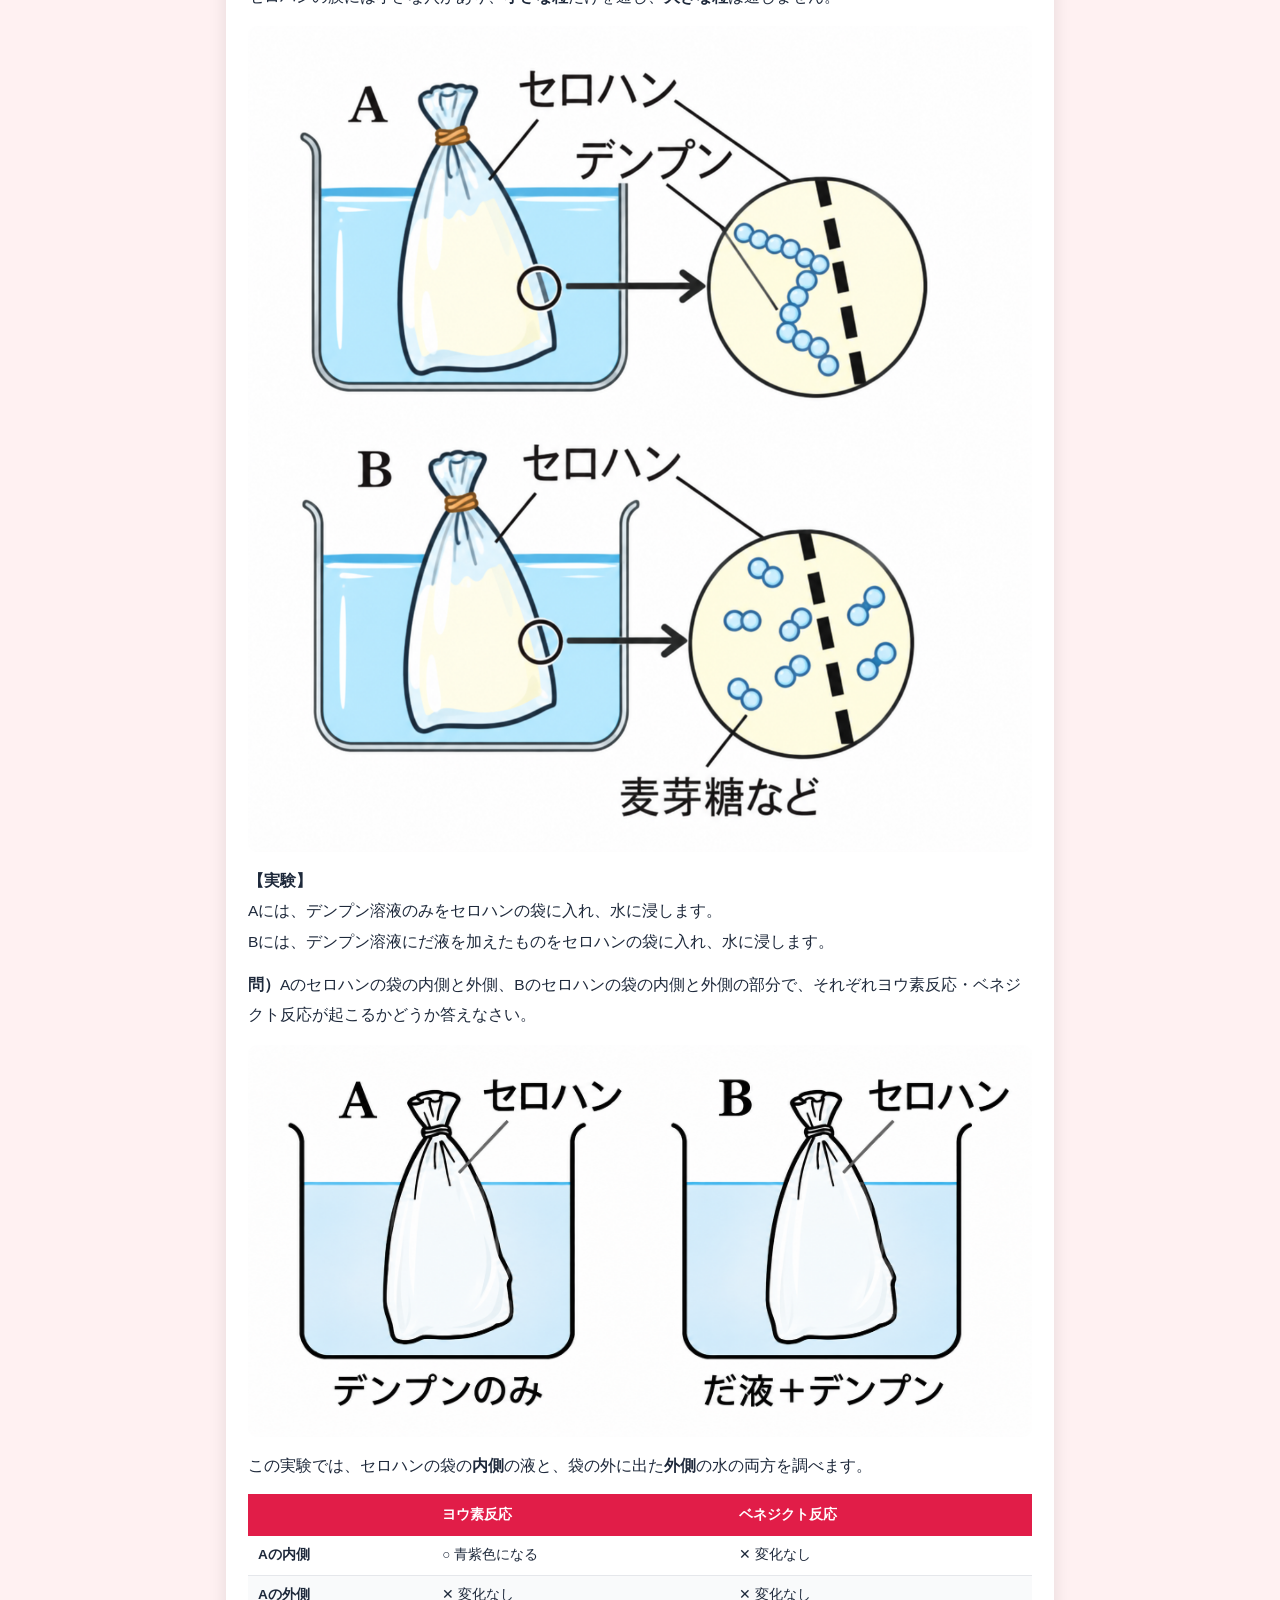
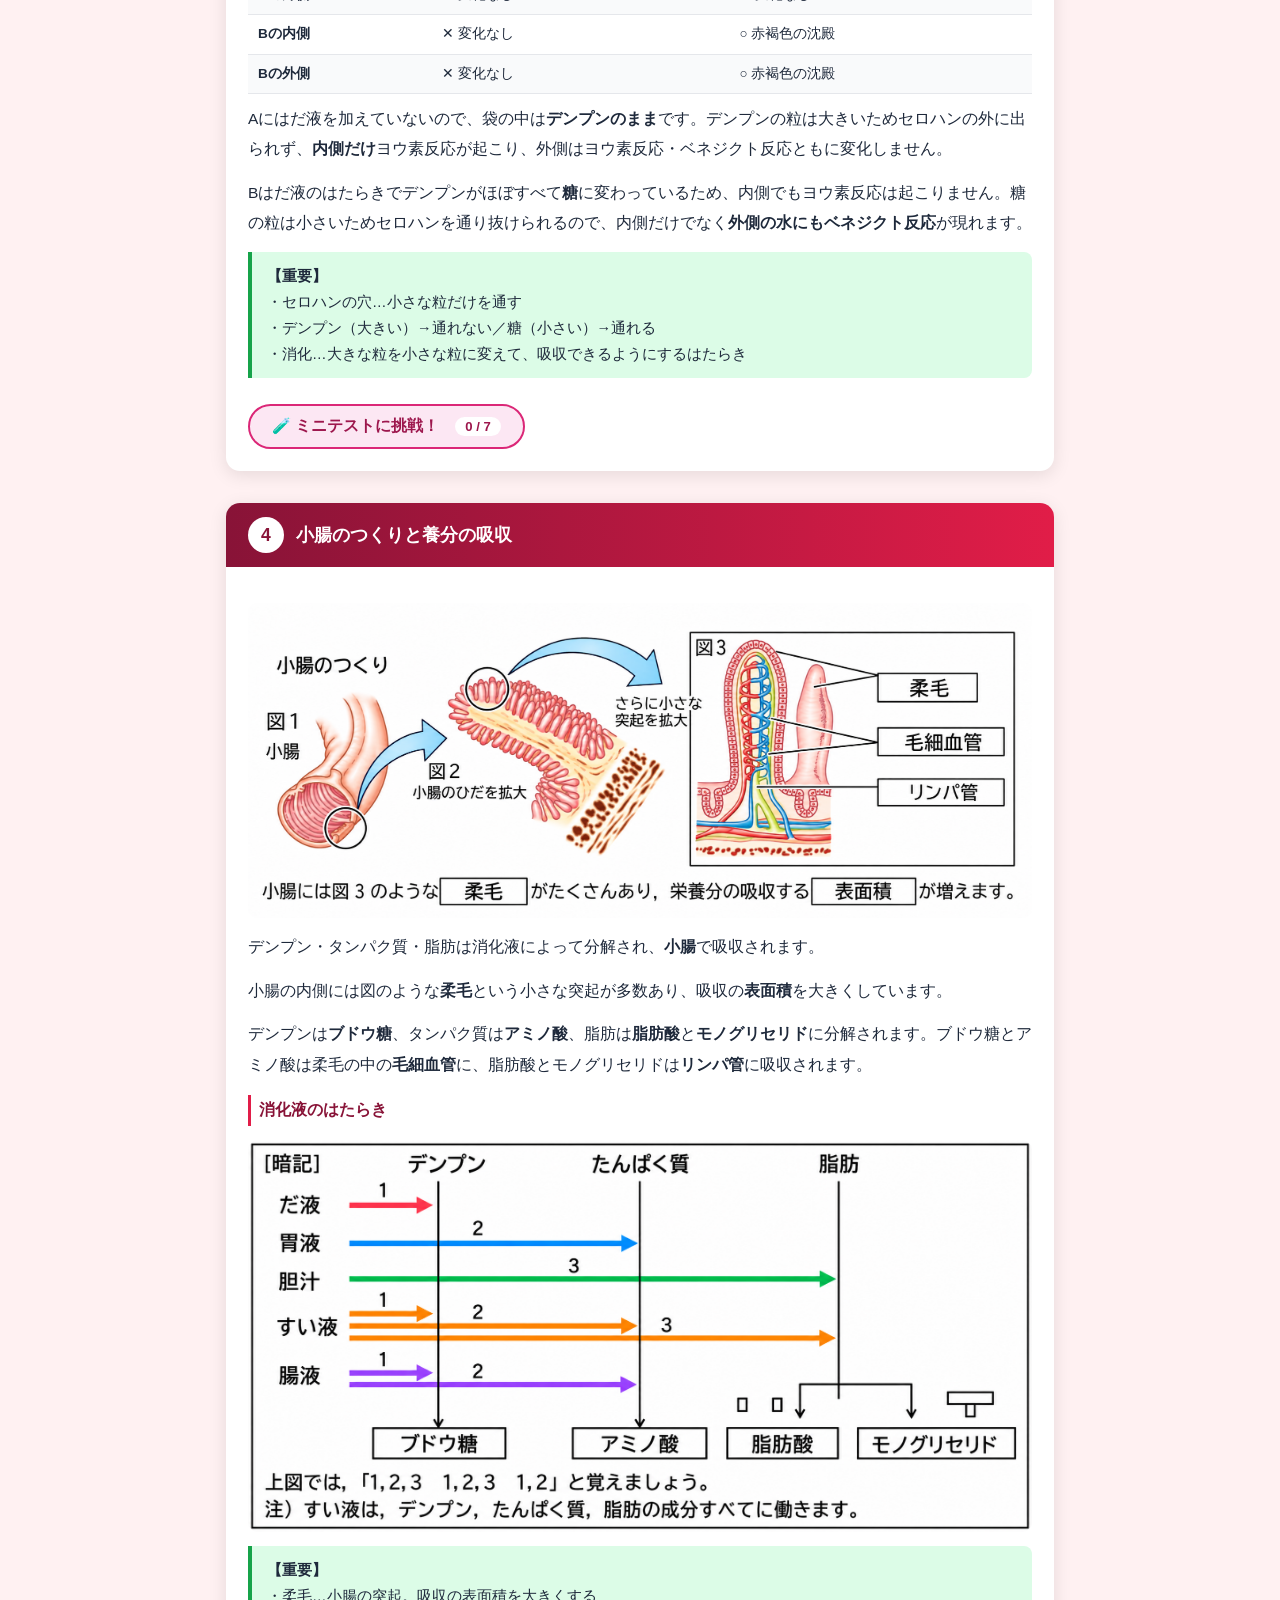
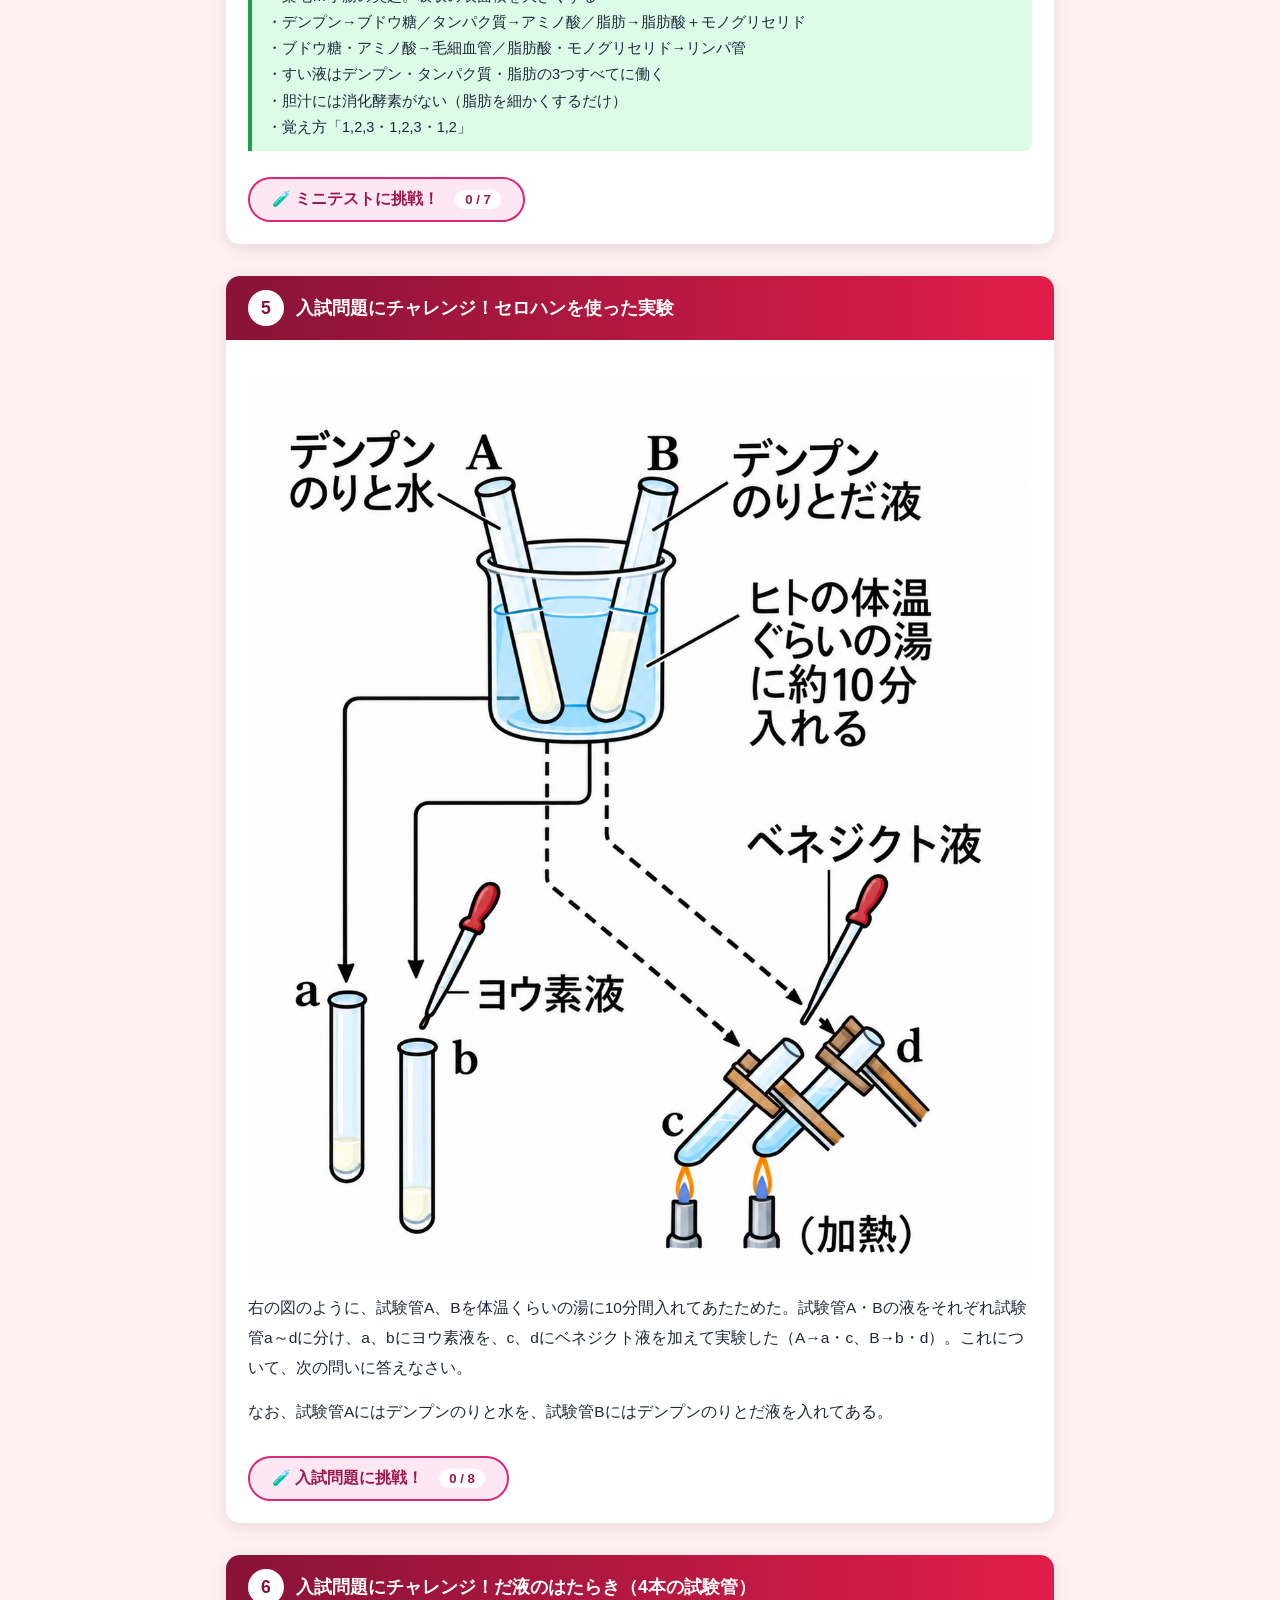
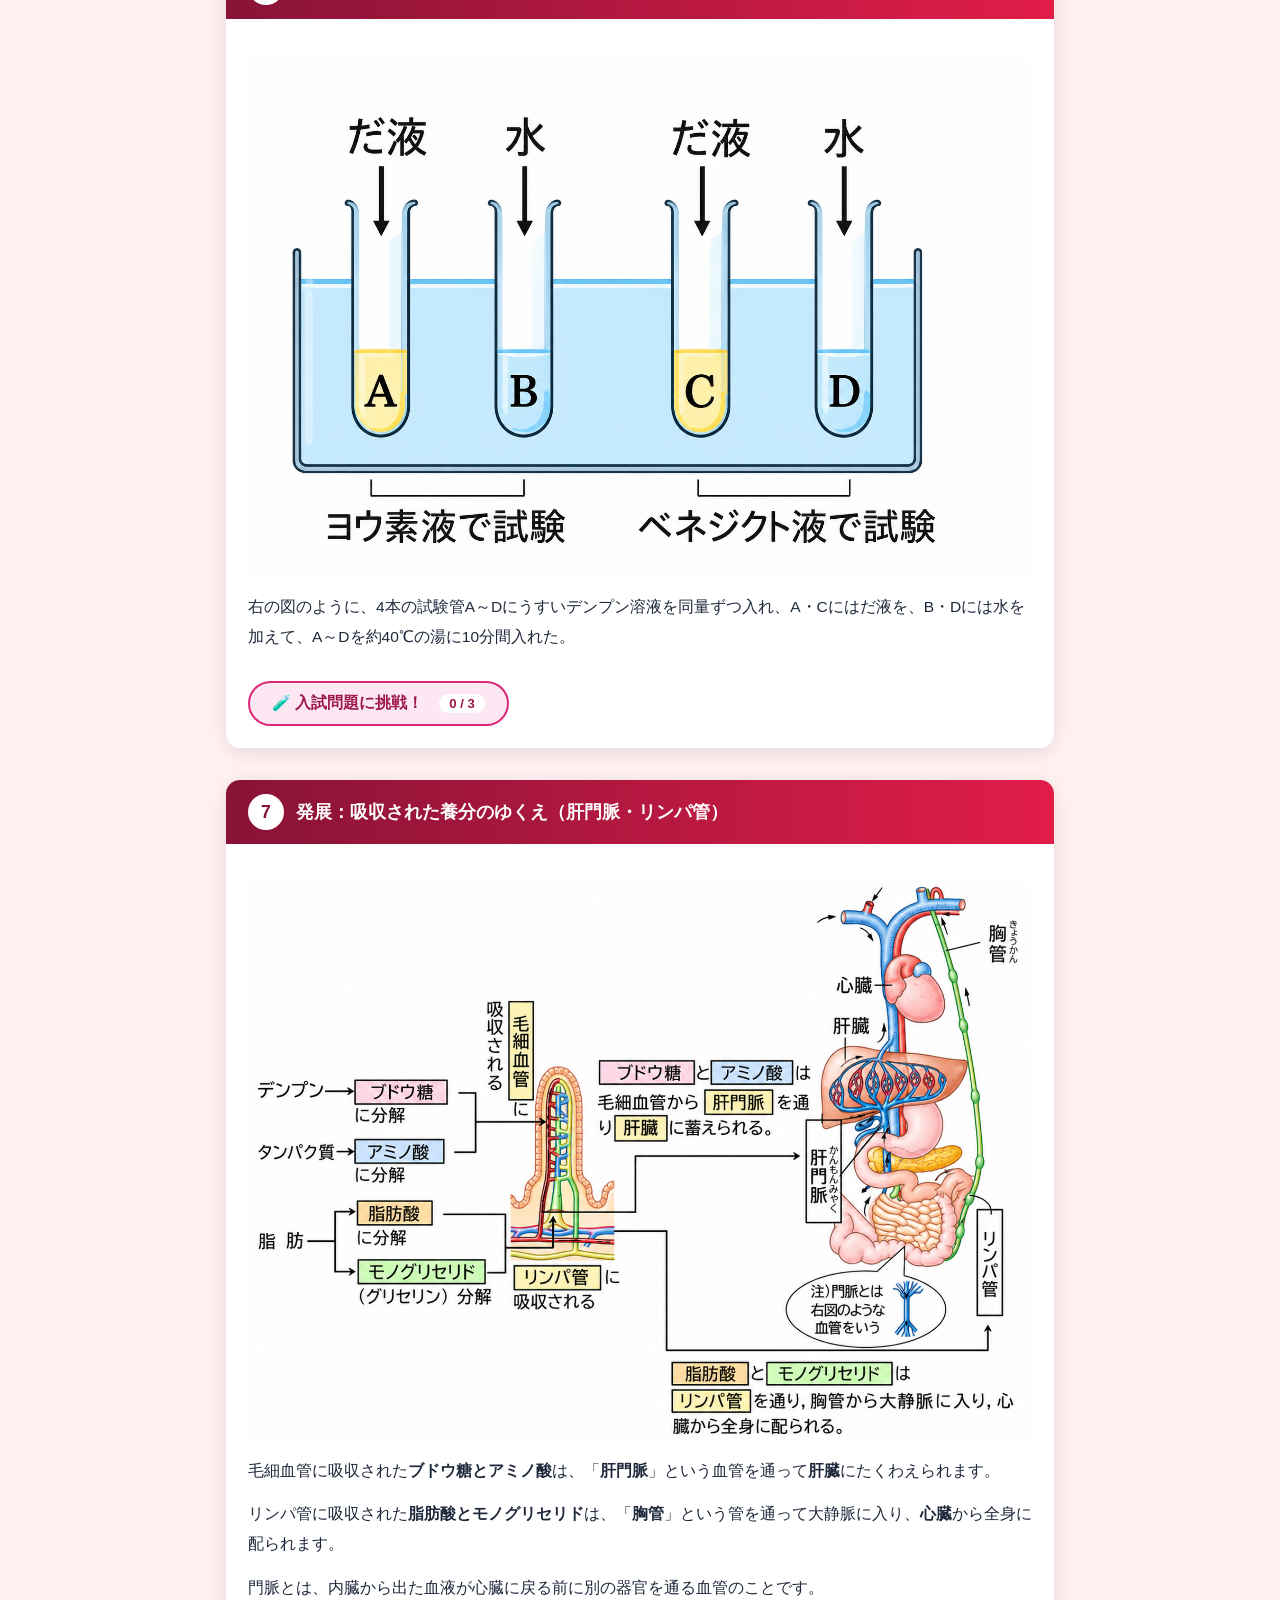
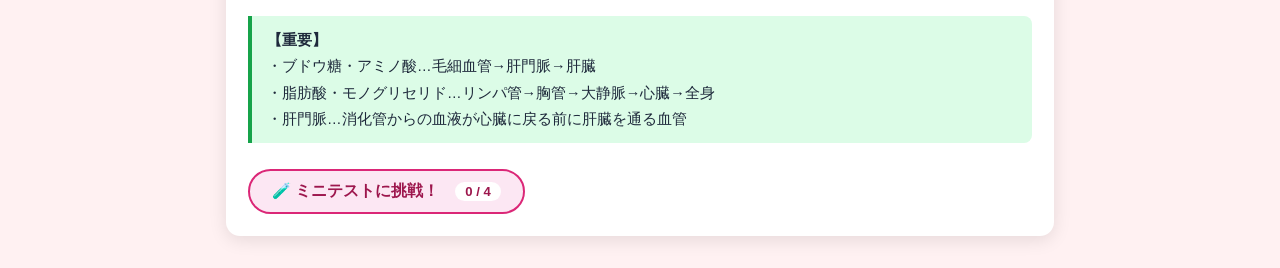
==== commit 84fc9ef6: "Add files via upload" ====
--- a/jintai_ch01.html
+++ b/jintai_ch01.html
@@ -315,17 +315,25 @@
     <h2>セロハンを使った実験（発展）</h2>
   </div>
   <div class="unit-body">
-    <div class="exp-img"><img src="daekitoi2.png" alt="セロハンの袋を使った実験" style="max-width:100%;border-radius:10px;margin:10px auto;display:block;"></div>
     <div class="exp-text"><p>セロハンの膜には小さな穴があり、<b>小さな粒</b>だけを通し、<b>大きな粒</b>は通しません。</p>
-<p>試験管Aの液（デンプンのまま）とBの液（だ液で糖に変化）をセロハンの袋に入れ、水にしばらくつけたあと、外側の水を調べます。</p>
+<div class="exp-img"><img src="daekitoi3.png" alt="セロハンの膜での粒の大きさのちがい" style="max-width:100%;border-radius:10px;margin:10px auto;display:block;"></div>
+<p><b>【実験】</b><br>
+Aには、デンプン溶液のみをセロハンの袋に入れ、水に浸します。<br>
+Bには、デンプン溶液にだ液を加えたものをセロハンの袋に入れ、水に浸します。</p>
+<p><b>問）</b>Aのセロハンの袋の内側と外側、Bのセロハンの袋の内側と外側の部分で、それぞれヨウ素反応・ベネジクト反応が起こるかどうか答えなさい。</p>
+<div class="exp-img"><img src="daekitoi2.png" alt="セロハンの袋を使った実験（A：デンプンのみ／B：だ液＋デンプン）" style="max-width:100%;border-radius:10px;margin:10px auto;display:block;"></div>
+<p>この実験では、セロハンの袋の<b>内側</b>の液と、袋の外に出た<b>外側</b>の水の両方を調べます。</p>
 <table class="exp-tbl">
-<thead><tr><th>ビーカーの水</th><th>ヨウ素液</th><th>ベネジクト液＋加熱</th></tr></thead>
+<thead><tr><th></th><th>ヨウ素反応</th><th>ベネジクト反応</th></tr></thead>
 <tbody>
-<tr><td class="nc">Aの袋のほう</td><td>変化なし</td><td>変化なし</td></tr>
-<tr><td class="nc">Bの袋のほう</td><td>変化なし</td><td>赤褐色の沈殿</td></tr>
+<tr><td class="nc">Aの内側</td><td>○ 青紫色になる</td><td>✕ 変化なし</td></tr>
+<tr><td class="nc">Aの外側</td><td>✕ 変化なし</td><td>✕ 変化なし</td></tr>
+<tr><td class="nc">Bの内側</td><td>✕ 変化なし</td><td>○ 赤褐色の沈殿</td></tr>
+<tr><td class="nc">Bの外側</td><td>✕ 変化なし</td><td>○ 赤褐色の沈殿</td></tr>
 </tbody>
 </table>
-<p>Aの水は変化しません。デンプンの粒が大きく、セロハンを通れないためです。Bの水は<b>赤褐色</b>の沈殿ができます。糖の粒が小さく、セロハンを通り抜けたためです。</p>
+<p>Aにはだ液を加えていないので、袋の中は<b>デンプンのまま</b>です。デンプンの粒は大きいためセロハンの外に出られず、<b>内側だけ</b>ヨウ素反応が起こり、外側はヨウ素反応・ベネジクト反応ともに変化しません。</p>
+<p>Bはだ液のはたらきでデンプンがほぼすべて<b>糖</b>に変わっているため、内側でもヨウ素反応は起こりません。糖の粒は小さいためセロハンを通り抜けられるので、内側だけでなく<b>外側の水にもベネジクト反応</b>が現れます。</p>
 <div class="pt-box"><b>【重要】</b><br>
 ・セロハンの穴…小さな粒だけを通す<br>
 ・デンプン（大きい）→通れない／糖（小さい）→通れる<br>
@@ -334,10 +342,10 @@
     <div class="kw-list"></div>
     <button class="mini-btn" onclick="toggleMini('mt3')">
       🧪 ミニテストに挑戦！
-      <span id="mini-badge-mt3" style="background:#fff;color:var(--pink-d);border-radius:12px;padding:2px 10px;font-size:.82rem;margin-left:8px;">0 / 5</span>
+      <span id="mini-badge-mt3" style="background:#fff;color:var(--pink-d);border-radius:12px;padding:2px 10px;font-size:.82rem;margin-left:8px;">0 / 7</span>
     </button>
     <div class="mini-section" id="mini_mt3">
-      <div class="mini-score-row" id="pips_mt3"><div class="mini-score-pip" id="pip_mt3_1"></div><div class="mini-score-pip" id="pip_mt3_2"></div><div class="mini-score-pip" id="pip_mt3_3"></div><div class="mini-score-pip" id="pip_mt3_4"></div><div class="mini-score-pip" id="pip_mt3_5"></div></div>
+      <div class="mini-score-row" id="pips_mt3"><div class="mini-score-pip" id="pip_mt3_1"></div><div class="mini-score-pip" id="pip_mt3_2"></div><div class="mini-score-pip" id="pip_mt3_3"></div><div class="mini-score-pip" id="pip_mt3_4"></div><div class="mini-score-pip" id="pip_mt3_5"></div><div class="mini-score-pip" id="pip_mt3_6"></div><div class="mini-score-pip" id="pip_mt3_7"></div></div>
       <div class="q-block" id="qblock_mt3_q1">
   <h4>Q1. 文中の①〜⑤に当てはまる語句を語群から選んで入れよう。</h4>
   <p style="font-size:.88rem;color:#555;margin-bottom:6px;">セロハンの穴は①な粒だけを通し、②な粒は通さない。Aの袋（③のまま）を入れた水は変化しなかったが、Bの袋（分解された④）を入れた水はベネジクト液で⑤の沈殿ができた。</p>
@@ -400,6 +408,29 @@
   <div class="fb-msg" id="fb_mt3_q5"></div>
   <div class="msample" id="samp_mt3_q5">正解: イ：消化された物質の粒は、もとの物質より小さくなる　デンプン（大きい粒）が消化されて糖（小さい粒）になり、セロハンを通れるようになりました。</div>
 </div>
+<div class="q-block" id="qblock_mt3_q6">
+  <h4>Q6. Aには、デンプン溶液のみをセロハンの袋に入れ、水に浸します。Bには、デンプン溶液にだ液を加えたものをセロハンの袋に入れ、水に浸します。Aのセロハンの袋の内側と外側、Bのセロハンの袋の内側と外側の部分で、それぞれヨウ素反応・ベネジクト反応が起こるかどうかを正しく表しているものはどれか。</h4>
+  <div class="choice-list" id="choices_mt3_q6">
+    <button class="choice-btn" onclick="pick4('mt3',6,0,1,'mt3_q6')">ア：Aは内側だけヨウ素反応が起こる。Bは内側・外側の両方でベネジクト反応が起こる。</button>
+    <button class="choice-btn" onclick="pick4('mt3',6,1,1,'mt3_q6')">イ：Aは内側・外側の両方でヨウ素反応が起こる。Bは内側・外側の両方でベネジクト反応が起こる。</button>
+    <button class="choice-btn" onclick="pick4('mt3',6,2,1,'mt3_q6')">ウ：Aは外側だけヨウ素反応が起こる。Bは内側だけベネジクト反応が起こる。</button>
+    <button class="choice-btn" onclick="pick4('mt3',6,3,1,'mt3_q6')">エ：AもBも内側・外側とも、どちらの反応も起こらない。</button>
+  </div>
+  <div class="fb-msg" id="fb_mt3_q6"></div>
+  <div class="msample" id="samp_mt3_q6">正解: ア　デンプンの粒は大きいため、セロハンの穴を通り抜けることができません。そのため、Aの<b>内側</b>にはデンプンが残っているのでヨウ素反応（青紫色）が起こりますが、<b>外側</b>の水にはデンプンが出てこないため、内側・外側とも反応は起こりません。<br><br>一方、Bはだ液のアミラーゼによってデンプンが<b>糖（麦芽糖など）</b>に分解されています。糖の粒はデンプンより小さいため、セロハンの穴を通り抜けることができます。そのため、Bは<b>内側だけでなく外側の水にも糖が出てきて</b>、内側・外側の両方でベネジクト反応（赤褐色の沈殿）が起こります。<br><br>この実験から、消化された物質（糖）の粒は、もとの物質（デンプン）の粒より<b>小さくなる</b>ことがわかります。</div>
+</div>
+<div class="q-block" id="qblock_mt3_q7">
+  <h4>Q7. 今度はA・Bの中身を入れ替えます。Aには、デンプン溶液にだ液を加えたものをセロハンの袋に入れ、水に浸します。Bには、デンプン溶液のみをセロハンの袋に入れ、水に浸します。Aのセロハンの袋の内側と外側、Bのセロハンの袋の内側と外側の部分で、それぞれヨウ素反応・ベネジクト反応が起こるかどうかを正しく表しているものはどれか。</h4>
+  <div class="exp-img"><img src="daekitoi4.png" alt="セロハンの袋を使った実験（A：だ液＋デンプン／B：デンプンのみ）" style="max-width:100%;border-radius:10px;margin:6px auto 10px;display:block;"></div>
+  <div class="choice-list" id="choices_mt3_q7">
+    <button class="choice-btn" onclick="pick4('mt3',7,0,0,'mt3_q7')">ア：Aは内側・外側の両方でベネジクト反応が起こる。Bは内側だけヨウ素反応が起こる。</button>
+    <button class="choice-btn" onclick="pick4('mt3',7,1,0,'mt3_q7')">イ：Aは内側だけヨウ素反応が起こる。Bは内側・外側の両方でベネジクト反応が起こる。</button>
+    <button class="choice-btn" onclick="pick4('mt3',7,2,0,'mt3_q7')">ウ：Aは内側・外側ともヨウ素反応が起こる。Bは内側・外側ともベネジクト反応が起こる。</button>
+    <button class="choice-btn" onclick="pick4('mt3',7,3,0,'mt3_q7')">エ：AもBも内側・外側とも、どちらの反応も起こらない。</button>
+  </div>
+  <div class="fb-msg" id="fb_mt3_q7"></div>
+  <div class="msample" id="samp_mt3_q7">正解: ア　今度はAにだ液が入っています。Aの中のデンプンはすでに<b>糖</b>に分解されているので、糖の粒はセロハンの穴を通り抜けられます。そのため、Aは<b>内側だけでなく外側の水にもベネジクト反応</b>（赤褐色の沈殿）が起こります。<br><br>一方Bはデンプン溶液のみなので、デンプンの粒が大きくセロハンを通れず、<b>内側だけ</b>ヨウ素反応（青紫色）が起こります。<br><br>A・Bどちらに何が入っているかをよく確認しないと、前の問題と同じ答え（イ）を選んでしまうミスが起こりやすいので注意しましょう。大切なのは記号ではなく、<b>だ液が入っているかどうか</b>です。</div>
+</div>
       <div class="pass-banner" id="pass_mt3">🎉 この単元クリア！すばらしい！ 🎉</div>
     </div>
   </div>
@@ -416,16 +447,6 @@
 <p>小腸の内側には図のような<b>柔毛</b>という小さな突起が多数あり、吸収の<b>表面積</b>を大きくしています。</p>
 <p>デンプンは<b>ブドウ糖</b>、タンパク質は<b>アミノ酸</b>、脂肪は<b>脂肪酸</b>と<b>モノグリセリド</b>に分解されます。ブドウ糖とアミノ酸は柔毛の中の<b>毛細血管</b>に、脂肪酸とモノグリセリドは<b>リンパ管</b>に吸収されます。</p>
 <h3>消化液のはたらき</h3>
-<table class="exp-tbl">
-<thead><tr><th>〔暗記〕</th><th>デンプン</th><th>タンパク質</th><th>脂肪</th></tr></thead>
-<tbody>
-<tr><td class="nc">だ液</td><td>○</td><td></td><td></td></tr>
-<tr><td class="nc">胃液</td><td></td><td>○</td><td></td></tr>
-<tr><td class="nc">胆汁</td><td></td><td></td><td>○（酵素なし・乳化）</td></tr>
-<tr><td class="nc">すい液</td><td>○</td><td>○</td><td>○</td></tr>
-<tr><td class="nc">腸液</td><td>○</td><td>○</td><td></td></tr>
-</tbody>
-</table>
 <div class="exp-img"><img src="shouchou7.png" alt="消化液によるデンプン・タンパク質・脂肪の分解（1,2,3の覚え方）" style="max-width:100%;border-radius:10px;margin:10px auto;display:block;"></div>
 <div class="pt-box"><b>【重要】</b><br>
 ・柔毛…小腸の突起。吸収の表面積を大きくする<br>
@@ -831,7 +852,7 @@
 
 miniScore['mt1'] = 0; miniTotal['mt1'] = 6; miniDone['mt1'] = [false, false, false, false, false, false];
 miniScore['mt2'] = 0; miniTotal['mt2'] = 5; miniDone['mt2'] = [false, false, false, false, false];
-miniScore['mt3'] = 0; miniTotal['mt3'] = 5; miniDone['mt3'] = [false, false, false, false, false];
+miniScore['mt3'] = 0; miniTotal['mt3'] = 7; miniDone['mt3'] = [false, false, false, false, false, false, false];
 miniScore['mt4'] = 0; miniTotal['mt4'] = 5; miniDone['mt4'] = [false, false, false, false, false];
 miniScore['mt5'] = 0; miniTotal['mt5'] = 8; miniDone['mt5'] = [false, false, false, false, false, false, false, false];
 miniScore['mt6'] = 0; miniTotal['mt6'] = 3; miniDone['mt6'] = [false, false, false];
